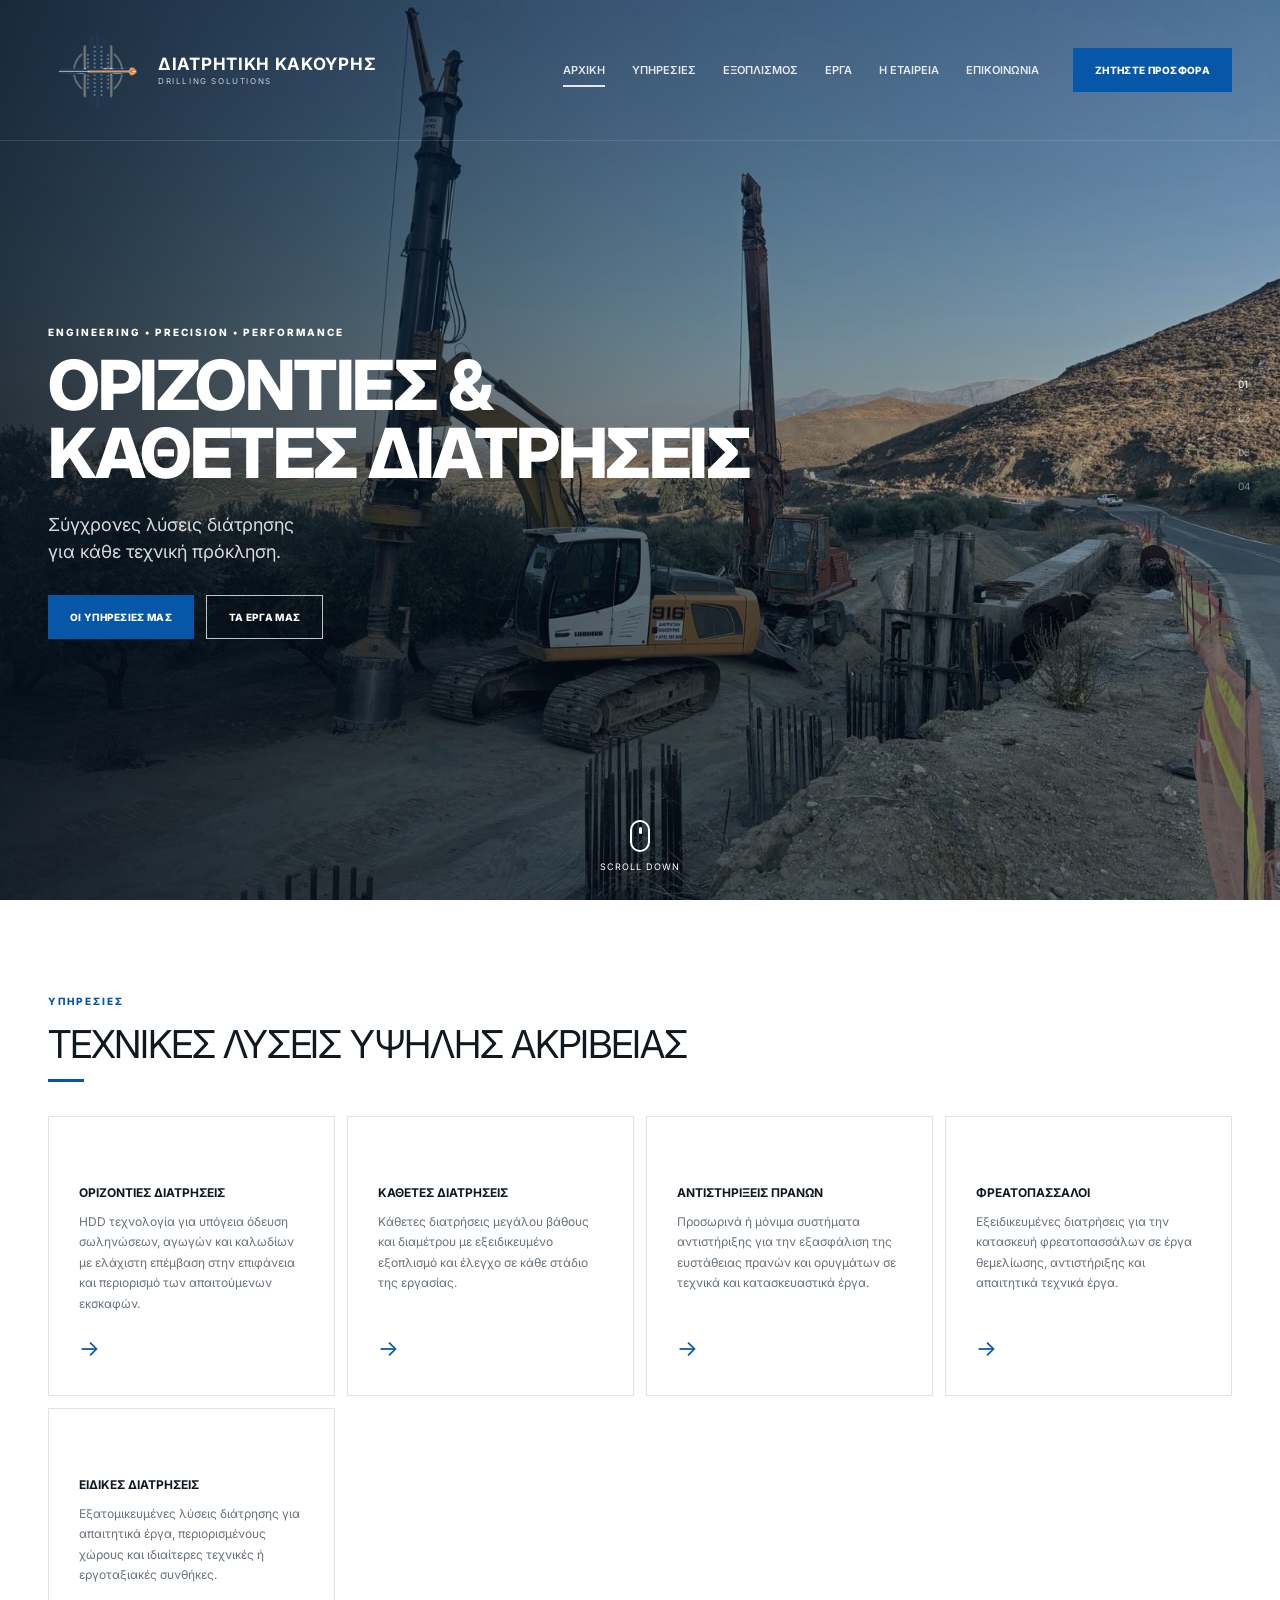
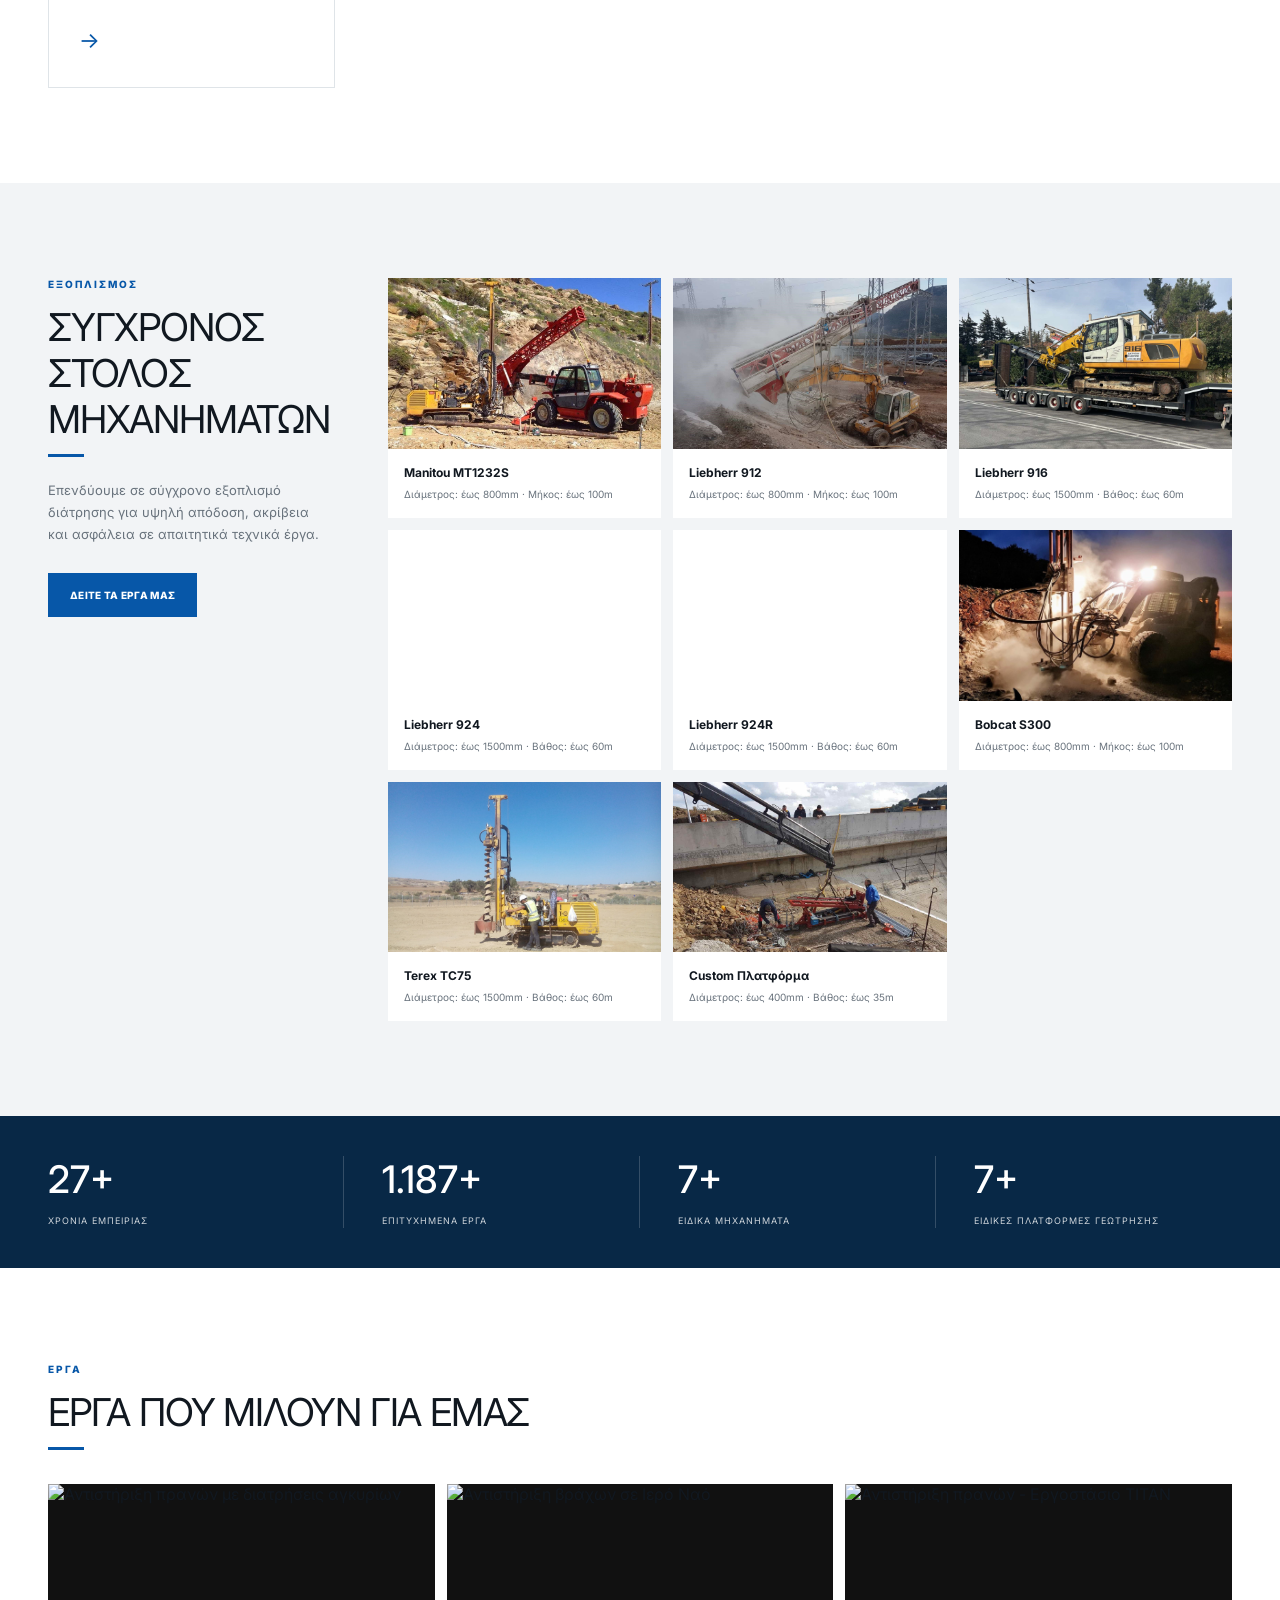
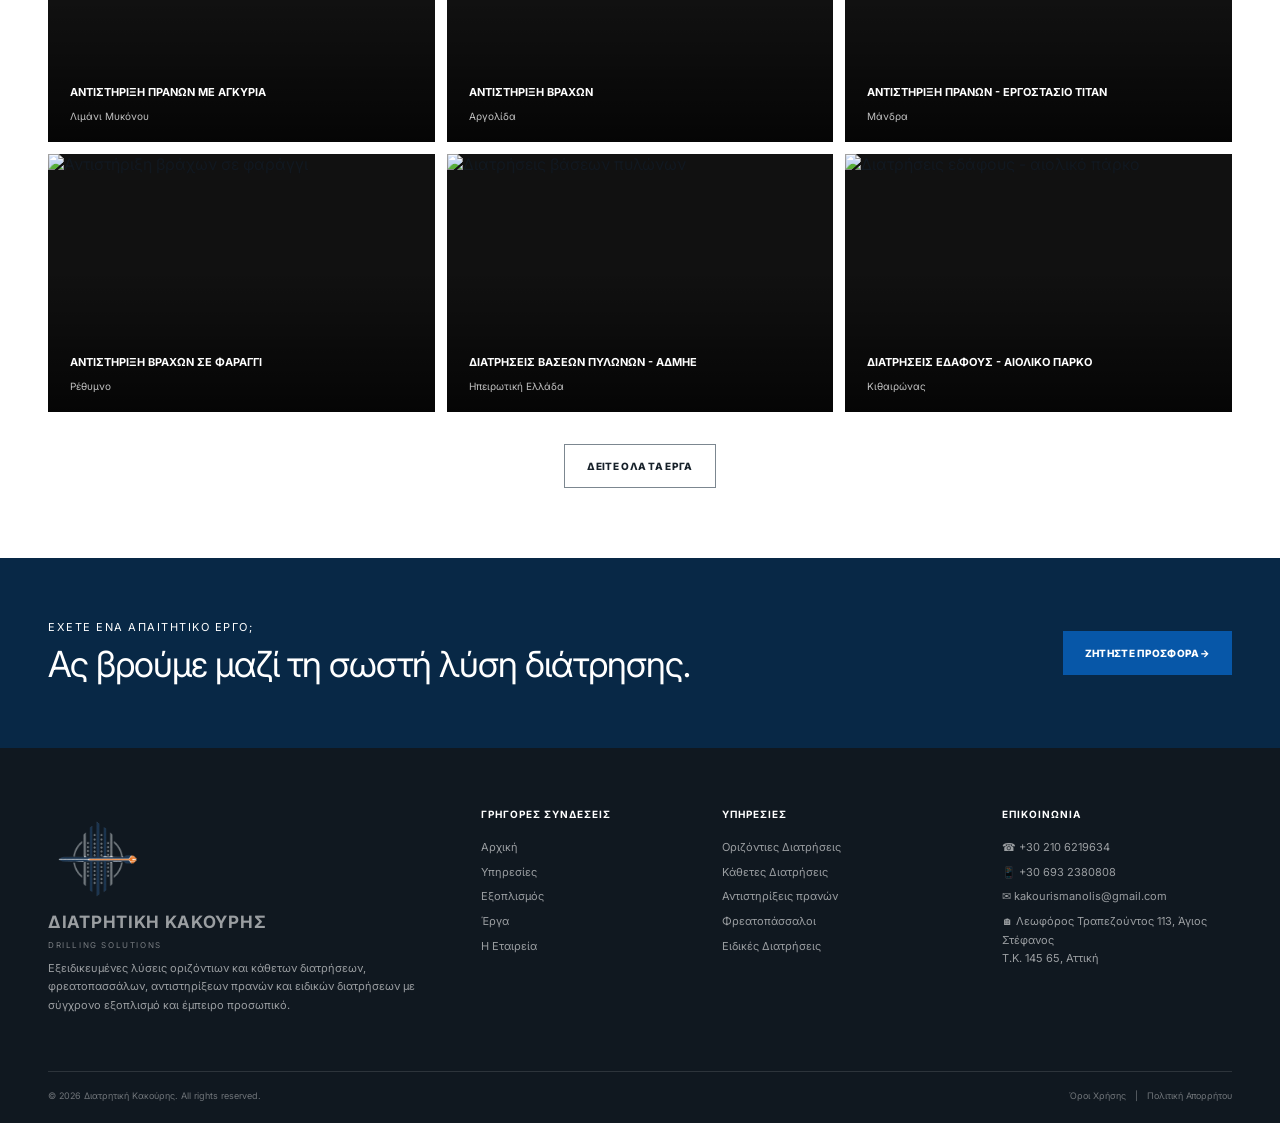
==== index.html @ ee3904a6 "Update project images and descriptions in index.html" ====
<!DOCTYPE html>
<html lang="el">
<head>
  <meta charset="UTF-8">

  <meta name="viewport" content="width=device-width, initial-scale=1.0">

  <!-- SEO -->
  <title>Διατρητική Κακούρης | Οριζόντιες & Κάθετες Διατρήσεις</title>

  <meta
    name="description"
    content="Διατρητική Κακούρης: οριζόντιες και κάθετες διατρήσεις, φρεατοπάσσαλοι, αντιστηρίξεις πρανών και ειδικές διατρήσεις με σύγχρονο εξοπλισμό."
  >

  <meta name="robots" content="index, follow">
  <meta name="author" content="Διατρητική Κακούρης">

  <link
    rel="canonical"
    href="https://www.diatritiki-kakouris.gr/"
  >

  <!-- Open Graph -->
  <meta property="og:type" content="website">
  <meta property="og:locale" content="el_GR">
  <meta
    property="og:title"
    content="Διατρητική Κακούρης | Οριζόντιες & Κάθετες Διατρήσεις"
  >
  <meta
    property="og:description"
    content="Οριζόντιες και κάθετες διατρήσεις, φρεατοπάσσαλοι, αντιστηρίξεις πρανών και ειδικές διατρήσεις."
  >
  <meta
    property="og:url"
    content="https://www.diatritiki-kakouris.gr/"
  >
  <meta
    property="og:image"
    content="https://www.diatritiki-kakouris.gr/assets/images/Liebherr-916-04.jpg"
  >
  <meta property="og:site_name" content="Διατρητική Κακούρης">

  <!-- Twitter / X -->
  <meta name="twitter:card" content="summary_large_image">
  <meta
    name="twitter:title"
    content="Διατρητική Κακούρης | Οριζόντιες & Κάθετες Διατρήσεις"
  >
  <meta
    name="twitter:description"
    content="Εξειδικευμένες λύσεις οριζόντιων και κάθετων διατρήσεων με σύγχρονο εξοπλισμό."
  >
  <meta
    name="twitter:image"
    content="https://www.diatritiki-kakouris.gr/assets/images/Liebherr-916-04.jpg"
  >

  <!-- Fonts -->
  <link rel="preconnect" href="https://fonts.googleapis.com">
  <link rel="preconnect" href="https://fonts.gstatic.com" crossorigin>

  <link
    href="https://fonts.googleapis.com/css2?family=Inter:wght@300;400;500;600;700;800&display=swap"
    rel="stylesheet"
  >

  <link rel="stylesheet" href="style.css">

  <!-- Local Business Schema -->
  <script type="application/ld+json">
  {
    "@context": "https://schema.org",
    "@type": "LocalBusiness",
    "@id": "https://www.diatritiki-kakouris.gr/#business",
    "name": "Διατρητική Κακούρης",
    "url": "https://www.diatritiki-kakouris.gr/",
    "logo": "https://www.diatritiki-kakouris.gr/assets/icons/logo1.png",
    "image": "https://www.diatritiki-kakouris.gr/assets/images/Liebherr-916-04.jpg",
    "description": "Εξειδικευμένες λύσεις οριζόντιων και κάθετων διατρήσεων, φρεατοπασσάλων, αντιστηρίξεων πρανών και ειδικών διατρήσεων.",
    "telephone": "+302106219634",
    "email": "kakourismanolis@gmail.com",
    "address": {
      "@type": "PostalAddress",
      "streetAddress": "Λεωφόρος Τραπεζούντος 113",
      "addressLocality": "Άγιος Στέφανος",
      "postalCode": "14565",
      "addressRegion": "Αττική",
      "addressCountry": "GR"
    },
    "areaServed": {
      "@type": "AdministrativeArea",
      "name": "Αττική"
    },
    "priceRange": "$$",
    "sameAs": [
      "https://www.diatritiki-kakouris.gr/"
    ]
  }
  </script>
</head>

<body>

  <!-- HEADER -->
  <header class="site-header" id="top">
    <div class="container nav-wrap">

      <a
        class="logo"
        href="#top"
        aria-label="Διατρητική Κακούρης αρχική"
      >
        <img
          src="assets/icons/logo1.png"
          alt="Λογότυπο Διατρητική Κακούρης"
          width="100"
          height="auto"
        >

        <span>
          <strong>ΔΙΑΤΡΗΤΙΚΗ ΚΑΚΟΥΡΗΣ</strong>
          <small>DRILLING SOLUTIONS</small>
        </span>
      </a>

      <button
        class="menu-toggle"
        aria-label="Άνοιγμα μενού"
        aria-expanded="false"
        aria-controls="main-navigation"
      >
        <span></span>
        <span></span>
        <span></span>
      </button>

      <nav
        class="main-nav"
        id="main-navigation"
        aria-label="Κύρια πλοήγηση"
      >
        <a class="active" href="#top">ΑΡΧΙΚΗ</a>
        <a href="#services">ΥΠΗΡΕΣΙΕΣ</a>
        <a href="#equipment">ΕΞΟΠΛΙΣΜΟΣ</a>
        <a href="#projects">ΕΡΓΑ</a>
        <a href="#company">Η ΕΤΑΙΡΕΙΑ</a>
        <a href="#contact">ΕΠΙΚΟΙΝΩΝΙΑ</a>
      </nav>

      <a
        class="nav-cta"
        href="mailto:kakourismanolis@gmail.com?subject=Αίτημα%20Προσφοράς"
      >
        ΖΗΤΗΣΤΕ ΠΡΟΣΦΟΡΑ
      </a>

    </div>
  </header>


  <main>

    <!-- HERO -->
    <section class="hero" aria-labelledby="hero-title">

      <video
        class="hero-video"
        autoplay
        muted
        loop
        playsinline
        poster="assets/images/Liebherr-916-04.jpg"
        aria-hidden="true"
      >
        <!--
        <source
          src="assets/video/hero-dummy.mp4"
          type="video/mp4"
        >
        -->
      </video>

      <div class="hero-overlay"></div>

      <div class="container hero-content reveal">

        <p class="eyebrow">
          ENGINEERING • PRECISION • PERFORMANCE
        </p>

        <h1 id="hero-title">
          ΟΡΙΖΟΝΤΙΕΣ &amp;<br>
          ΚΑΘΕΤΕΣ ΔΙΑΤΡΗΣΕΙΣ
        </h1>

        <p class="hero-subtitle">
          Σύγχρονες λύσεις διάτρησης<br>
          για κάθε τεχνική πρόκληση.
        </p>

        <div class="hero-actions">
          <a class="btn btn-primary" href="#services">
            ΟΙ ΥΠΗΡΕΣΙΕΣ ΜΑΣ
          </a>

          <a class="btn btn-outline" href="#projects">
            ΤΑ ΕΡΓΑ ΜΑΣ
          </a>
        </div>

      </div>

      <a
        class="scroll-cue"
        href="#services"
        aria-label="Μετάβαση στις υπηρεσίες"
      >
        <span class="mouse"></span>
        <span>SCROLL DOWN</span>
      </a>

      <div class="hero-index" aria-hidden="true">
        <span>01</span>
        <span>02</span>
        <span>03</span>
        <span>04</span>
      </div>

    </section>


    <!-- SERVICES -->
    <section
      class="section services"
      id="services"
      aria-labelledby="services-title"
    >

      <div class="container">

        <div class="section-heading reveal">

          <p class="eyebrow blue">
            ΥΠΗΡΕΣΙΕΣ
          </p>

          <h2 id="services-title">
            ΤΕΧΝΙΚΕΣ ΛΥΣΕΙΣ ΥΨΗΛΗΣ ΑΚΡΙΒΕΙΑΣ
          </h2>

          <span class="heading-line"></span>

        </div>


        <div class="service-grid">

          <article class="service-card reveal">

            <div class="service-icon" aria-hidden="true"></div>

            <h3>
              ΟΡΙΖΟΝΤΙΕΣ ΔΙΑΤΡΗΣΕΙΣ
            </h3>

            <p>
              HDD τεχνολογία για υπόγεια όδευση σωληνώσεων,
              αγωγών και καλωδίων με ελάχιστη επέμβαση στην
              επιφάνεια και περιορισμό των απαιτούμενων εκσκαφών.
            </p>

            <a
              href="#contact"
              aria-label="Ζητήστε προσφορά για οριζόντια διάτρηση"
            >
              →
            </a>

          </article>


          <article class="service-card reveal">

            <div class="service-icon" aria-hidden="true"></div>

            <h3>
              ΚΑΘΕΤΕΣ ΔΙΑΤΡΗΣΕΙΣ
            </h3>

            <p>
              Κάθετες διατρήσεις μεγάλου βάθους και διαμέτρου
              με εξειδικευμένο εξοπλισμό και έλεγχο σε κάθε
              στάδιο της εργασίας.
            </p>

            <a
              href="#contact"
              aria-label="Ζητήστε προσφορά για κάθετη διάτρηση"
            >
              →
            </a>

          </article>


          <article class="service-card reveal">

            <div class="service-icon" aria-hidden="true"></div>

            <h3>
              ΑΝΤΙΣΤΗΡΙΞΕΙΣ ΠΡΑΝΩΝ
            </h3>

            <p>
              Προσωρινά ή μόνιμα συστήματα αντιστήριξης για
              την εξασφάλιση της ευστάθειας πρανών και
              ορυγμάτων σε τεχνικά και κατασκευαστικά έργα.
            </p>

            <a
              href="#contact"
              aria-label="Ζητήστε προσφορά για αντιστήριξη πρανών"
            >
              →
            </a>

          </article>


          <article class="service-card reveal">

            <div class="service-icon" aria-hidden="true"></div>

            <h3>
              ΦΡΕΑΤΟΠΑΣΣΑΛΟΙ
            </h3>

            <p>
              Εξειδικευμένες διατρήσεις για την κατασκευή
              φρεατοπασσάλων σε έργα θεμελίωσης, αντιστήριξης
              και απαιτητικά τεχνικά έργα.
            </p>

            <a
              href="#contact"
              aria-label="Ζητήστε προσφορά για φρεατοπασσάλους"
            >
              →
            </a>

          </article>


          <article class="service-card reveal">

            <div class="service-icon" aria-hidden="true"></div>

            <h3>
              ΕΙΔΙΚΕΣ ΔΙΑΤΡΗΣΕΙΣ
            </h3>

            <p>
              Εξατομικευμένες λύσεις διάτρησης για απαιτητικά
              έργα, περιορισμένους χώρους και ιδιαίτερες
              τεχνικές ή εργοταξιακές συνθήκες.
            </p>

            <a
              href="#contact"
              aria-label="Ζητήστε προσφορά για ειδική διάτρηση"
            >
              →
            </a>

          </article>

        </div>

      </div>

    </section>


    <!-- EQUIPMENT -->
    <section
      class="section equipment"
      id="equipment"
      aria-labelledby="equipment-title"
    >

      <div class="container equipment-layout">

        <div class="equipment-intro reveal">

          <p class="eyebrow blue">
            ΕΞΟΠΛΙΣΜΟΣ
          </p>

          <h2 id="equipment-title">
            ΣΥΓΧΡΟΝΟΣ ΣΤΟΛΟΣ ΜΗΧΑΝΗΜΑΤΩΝ
          </h2>

          <span class="heading-line"></span>

          <p>
            Επενδύουμε σε σύγχρονο εξοπλισμό διάτρησης για
            υψηλή απόδοση, ακρίβεια και ασφάλεια σε απαιτητικά
            τεχνικά έργα.
          </p>

          <a class="btn btn-primary" href="#projects">
            ΔΕΙΤΕ ΤΑ ΕΡΓΑ ΜΑΣ
          </a>

        </div>


        <div class="equipment-grid">

          <article class="machine reveal">
            <img
              src="assets/images/Manitou-MT1232S-02c.jpg"
              alt="Manitou MT1232S μηχάνημα διάτρησης"
              loading="lazy"
              decoding="async"
              onclick="openLightbox(this.src, this.alt)"
            >
            <div>
              <h3>Manitou MT1232S</h3>
              <p>
                Διάμετρος: έως 800mm · Μήκος: έως 100m
              </p>
            </div>
          </article>


          <article class="machine reveal">
            <img
              src="assets/images/Liebherr-912-01c.jpg"
              alt="Liebherr 912 μηχάνημα διάτρησης"
              loading="lazy"
              decoding="async"
              onclick="openLightbox(this.src, this.alt)"
            >
            <div>
              <h3>Liebherr 912</h3>
              <p>
                Διάμετρος: έως 800mm · Μήκος: έως 100m
              </p>
            </div>
          </article>


          <article class="machine reveal">
            <img
              src="assets/images/Liebherr-916-01c.jpg"
              alt="Liebherr 916 γεωτρύπανο"
              loading="lazy"
              decoding="async"
              onclick="openLightbox(this.src, this.alt)"
            >
            <div>
              <h3>Liebherr 916</h3>
              <p>
                Διάμετρος: έως 1500mm · Βάθος: έως 60m
              </p>
            </div>
          </article>


          <article class="machine reveal">
            <img
              src="assets/images/Liebherr-924-01c.jpg"
              alt="Liebherr 924 γεωτρύπανο για κάθετες διατρήσεις"
              loading="lazy"
              decoding="async"
              onclick="openLightbox(this.src, this.alt)"
            >
            <div>
              <h3>Liebherr 924</h3>
              <p>
                Διάμετρος: έως 1500mm · Βάθος: έως 60m
              </p>
            </div>
          </article>


          <article class="machine reveal">
            <img
              src="assets/images/Liebherr-924r-03c.jpg"
              alt="Liebherr 924R μηχάνημα διάτρησης"
              loading="lazy"
              decoding="async"
              onclick="openLightbox(this.src, this.alt)"
            >
            <div>
              <h3>Liebherr 924R</h3>
              <p>
                Διάμετρος: έως 1500mm · Βάθος: έως 60m
              </p>
            </div>
          </article>


          <article class="machine reveal">
            <img
              src="assets/images/Bobcat-S300-03c.jpg"
              alt="Bobcat S300 μηχάνημα έργου"
              loading="lazy"
              decoding="async"
              onclick="openLightbox(this.src, this.alt)"
            >
            <div>
              <h3>Bobcat S300</h3>
              <p>
                Διάμετρος: έως 800mm · Μήκος: έως 100m
              </p>
            </div>
          </article>


          <article class="machine reveal">
            <img
              src="assets/images/Terex-TC75-02c.jpg"
              alt="Terex TC75 μηχάνημα διάτρησης"
              loading="lazy"
              decoding="async"
              onclick="openLightbox(this.src, this.alt)"
            >
            <div>
              <h3>Terex TC75</h3>
              <p>
                Διάμετρος: έως 1500mm · Βάθος: έως 60m
              </p>
            </div>
          </article>


          <article class="machine reveal">
            <img
              src="assets/images/Machine-03c.jpg"
              alt="Ειδική πλατφόρμα γεώτρησης και διάτρησης"
              loading="lazy"
              decoding="async"
              onclick="openLightbox(this.src, this.alt)"
            >
            <div>
              <h3>Custom Πλατφόρμα</h3>
              <p>
                Διάμετρος: έως 400mm · Βάθος: έως 35m
              </p>
            </div>
          </article>

        </div>

      </div>

    </section>


    <!-- STATS -->
    <section
      class="stats"
      id="company"
      aria-labelledby="company-stats-title"
    >

      <div class="container stats-grid">




        <div class="stat reveal">

          <strong>
            <span
              class="counter"
              data-target="35"
            >0</span>+
          </strong>

          <span>
            ΧΡΟΝΙΑ ΕΜΠΕΙΡΙΑΣ
          </span>

        </div>


        <div class="stat reveal">

          <strong>
            <span
              class="counter"
              data-target="1500"
            >0</span>+
          </strong>

          <span>
            ΕΠΙΤΥΧΗΜΕΝΑ ΕΡΓΑ
          </span>

        </div>


        <div class="stat reveal">

          <strong>
            <span
              class="counter"
              data-target="10"
            >0</span>+
          </strong>

          <span>
            ΕΙΔΙΚΑ ΜΗΧΑΝΗΜΑΤΑ
          </span>

        </div>


        <div class="stat reveal">

          <strong>
            <span
              class="counter"
              data-target="10"
            >0</span>+
          </strong>

          <span>
            ΕΙΔΙΚΕΣ ΠΛΑΤΦΟΡΜΕΣ ΓΕΩΤΡΗΣΗΣ
          </span>

        </div>

      </div>

    </section>


    <!-- PROJECTS -->
    <section
      class="section projects"
      id="projects"
      aria-labelledby="projects-title"
    >

      <div class="container">

        <div class="section-heading reveal">

          <p class="eyebrow blue">
            ΕΡΓΑ
          </p>

          <h2 id="projects-title">
            ΕΡΓΑ ΠΟΥ ΜΙΛΟΥΝ ΓΙΑ ΕΜΑΣ
          </h2>

          <span class="heading-line"></span>

        </div>


        <div class="project-grid">

          <article class="project reveal">
            <img
              src="assets/images/Project-Mykonos.jpg"
              alt="Αντιστήριξη πρανών με διατρήσεις αγκυρίων"
              loading="lazy"
              decoding="async"
              onclick="openLightbox(this.src, this.alt)"
            >
            <div class="project-info">
              <h3>ΑΝΤΙΣΤΗΡΙΞΗ ΠΡΑΝΩΝ ΜΕ ΑΓΚΥΡΙΑ</h3>
              <span>Λιμάνι Μυκόνου</span>
            </div>
          </article>


          <article class="project reveal">
            <img
              src="assets/images/Project-Argolida.jpg"
              alt="Αντιστήριξη βράχων σε Ιερό Ναό"
              width="960"
              height="1280"
              loading="lazy"
              decoding="async"
              onclick="openLightbox(this.src, this.alt)"
            >
            <div class="project-info">
              <h3>ΑΝΤΙΣΤΗΡΙΞΗ ΒΡΑΧΩΝ</h3>
              <span>Αργολίδα</span>
            </div>
          </article>


          <article class="project reveal">
            <img
              src="assets/images/Project-Mandra.jpg"
              alt="Αντιστήριξη πρανών - Εργοστάσιο ΤΙΤΑΝ"
              width="1200"
              height="1600"
              loading="lazy"
              decoding="async"
              onclick="openLightbox(this.src, this.alt)"
            >
            <div class="project-info">
              <h3>ΑΝΤΙΣΤΗΡΙΞΗ ΠΡΑΝΩΝ - ΕΡΓΟΣΤΑΣΙΟ ΤΙΤΑΝ</h3>
              <span>Μάνδρα</span>
            </div>
          </article>


          <article class="project reveal">
            <img
              src="assets/images/Project-Rethymno.jpg"
              alt="Αντιστήριξη βράχων σε φαράγγι"
              width="1200"
              height="1600"
              loading="lazy"
              decoding="async"
              onclick="openLightbox(this.src, this.alt)"
            >
            <div class="project-info">
              <h3>ΑΝΤΙΣΤΗΡΙΞΗ ΒΡΑΧΩΝ ΣΕ ΦΑΡΑΓΓΙ</h3>
              <span>Ρέθυμνο</span>
            </div>
          </article>


          <article class="project reveal">
            <img
              src="assets/images/Project-Admie.jpg"
              alt="Διατρήσεις βάσεων πυλώνων"
              width="1200"
              height="1600"
              loading="lazy"
              decoding="async"
              onclick="openLightbox(this.src, this.alt)"
            >
            <div class="project-info">
              <h3>ΔΙΑΤΡΗΣΕΙΣ ΒΑΣΕΩΝ ΠΥΛΩΝΩΝ - ΑΔΜΗΕ</h3>
              <span>Ηπειρωτική Ελλάδα</span>
            </div>
          </article>


          <article class="project reveal">
            <img
              src="assets/images/Project-Kithaironas.jpg"
              alt="Διατρήσεις εδάφους - αιολικό πάρκο"
              width="1200"
              height="1600"
              loading="lazy"
              decoding="async"
              onclick="openLightbox(this.src, this.alt)"
            >
            <div class="project-info">
              <h3>ΔΙΑΤΡΗΣΕΙΣ ΕΔΑΦΟΥΣ - ΑΙΟΛΙΚΟ ΠΑΡΚΟ</h3>
              <span>Κιθαιρώνας</span>
            </div>
          </article>

        </div>


        <div class="center reveal">

          <a
            class="btn btn-outline-dark"
            href="#contact"
          >
            ΔΕΙΤΕ ΟΛΑ ΤΑ ΕΡΓΑ
          </a>

        </div>

      </div>

    </section>


    <!-- CONTACT CTA -->
    <section
      class="cta"
      id="contact"
      aria-labelledby="contact-title"
    >

      <div class="cta-bg"></div>

      <div class="container cta-content reveal">

        <div>

          <p>
            ΕΧΕΤΕ ΕΝΑ ΑΠΑΙΤΗΤΙΚΟ ΕΡΓΟ;
          </p>

          <h2 id="contact-title">
            Ας βρούμε μαζί τη σωστή λύση διάτρησης.
          </h2>

        </div>


        <a
          class="btn btn-primary"
          href="mailto:kakourismanolis@gmail.com?subject=Αίτημα%20Προσφοράς"
        >
          ΖΗΤΗΣΤΕ ΠΡΟΣΦΟΡΑ
          <span aria-hidden="true">→</span>
        </a>

      </div>

    </section>

  </main>


  <!-- FOOTER -->
  <footer class="footer">

    <div class="container footer-grid">


      <div>

        <a
          class="logo footer-logo"
          href="#top"
          aria-label="Διατρητική Κακούρης αρχική"
        >

          <img
            src="assets/icons/logo1.png"
            alt="Λογότυπο Διατρητική Κακούρης"
            width="100"
            height="auto"
            loading="lazy"
          >

          <span>
            <strong>ΔΙΑΤΡΗΤΙΚΗ ΚΑΚΟΥΡΗΣ</strong>
            <small>DRILLING SOLUTIONS</small>
          </span>

        </a>


        <p>
          Εξειδικευμένες λύσεις οριζόντιων και κάθετων διατρήσεων,
          φρεατοπασσάλων, αντιστηρίξεων πρανών και ειδικών διατρήσεων
          με σύγχρονο εξοπλισμό και έμπειρο προσωπικό.
        </p>

      </div>


      <div>

        <h4>ΓΡΗΓΟΡΕΣ ΣΥΝΔΕΣΕΙΣ</h4>

        <a href="#top">Αρχική</a>
        <a href="#services">Υπηρεσίες</a>
        <a href="#equipment">Εξοπλισμός</a>
        <a href="#projects">Έργα</a>
        <a href="#company">Η Εταιρεία</a>

      </div>


      <div>

        <h4>ΥΠΗΡΕΣΙΕΣ</h4>

        <a href="#services">
          Οριζόντιες Διατρήσεις
        </a>

        <a href="#services">
          Κάθετες Διατρήσεις
        </a>

        <a href="#services">
          Αντιστηρίξεις πρανών
        </a>

        <a href="#services">
          Φρεατοπάσσαλοι
        </a>

        <a href="#services">
          Ειδικές Διατρήσεις
        </a>

      </div>


      <div>

        <h4>ΕΠΙΚΟΙΝΩΝΙΑ</h4>


        <a href="tel:+302106219634">
          ☎ +30 210 6219634
        </a>


        <a href="tel:+306932380808">
          📱 +30 693 2380808
        </a>


        <a href="mailto:kakourismanolis@gmail.com">
          ✉ kakourismanolis@gmail.com
        </a>


        <a
          href="https://maps.app.goo.gl/HPZUqqnQtCsWu2MX7"
          target="_blank"
          rel="noopener noreferrer"
          aria-label="Άνοιγμα διεύθυνσης Διατρητική Κακούρης στο Google Maps"
        >
          🏠︎ Λεωφόρος Τραπεζούντος 113,
          Άγιος Στέφανος<br>
          Τ.Κ. 145 65, Αττική
        </a>

      </div>

    </div>


    <div class="container footer-bottom">

      <span>
        © 2026 Διατρητική Κακούρης. All rights reserved.
      </span>

      <span>
        Όροι Χρήσης &nbsp; | &nbsp; Πολιτική Απορρήτου
      </span>

    </div>

  </footer>


  <!-- LIGHTBOX -->
  <div
    class="lightbox"
    id="lightbox"
    role="dialog"
    aria-modal="true"
    aria-label="Προβολή εικόνας"
    onclick="closeLightbox()"
  >

    <button
      class="lightbox-close"
      onclick="event.stopPropagation(); closeLightbox()"
      aria-label="Κλείσιμο εικόνας"
    >
      &times;
    </button>


    <img
      id="lightbox-image"
      src=""
      alt=""
      onclick="event.stopPropagation()"
    >

  </div>


  <script src="script.js"></script>

</body>
</html>
---- style.css ----
:root {
  --blue: #0757a8;
  --navy: #082846;
  --ink: #111820;
  --muted: #69737d;
  --line: #dfe4e8;
  --light: #f2f4f6;
  --white: #fff;
  --max: 1320px;
}

* {
  box-sizing: border-box;
}

html {
  scroll-behavior: smooth;
}

body {
  margin: 0;
  font-family: Inter, Arial, sans-serif;
  color: var(--ink);
  background: #fff;
}

a {
  text-decoration: none;
  color: inherit;
}

.container {
  width: min(calc(100% - 96px), var(--max));
  margin: auto;
}

/* =========================
   HEADER
========================= */

.site-header {
  position: absolute;
  z-index: 20;
  top: 0;
  left: 0;
  right: 0;
  color: #fff;
  padding: 20px 0;
  border-bottom: 1px solid rgba(255, 255, 255, 0.12);
  transition: 0.35s;
}

.site-header.scrolled {
  position: fixed;
  background: rgba(7, 23, 38, 0.94);
  backdrop-filter: blur(12px);
  padding: 12px 0;
}

.nav-wrap {
  display: flex;
  align-items: center;
  gap: 34px;
}

.logo {
  display: flex;
  align-items: center;
  gap: 10px;
  margin-right: auto;
}

.logo-mark {
  width: 30px;
  height: 30px;
  border: 2px solid currentColor;
  display: grid;
  place-items: center;
  font-size: 17px;
}

.logo strong {
  display: block;
  font-size: 17px;
  letter-spacing: 0.7px;
}

.logo img {
  max-width: 100%;
  height: auto;
  width: 100px;
  display: block;
}

.logo small {
  display: block;
  font-size: 8px;
  letter-spacing: 1.6px;
  margin-top: 2px;
  opacity: 0.75;
}

.main-nav {
  display: flex;
  gap: 27px;
  font-size: 11px;
  font-weight: 600;
}

.main-nav a {
  opacity: 0.86;
  position: relative;
  padding: 10px 0;
  white-space:nowrap;
}

.main-nav a:after {
  content: "";
  position: absolute;
  left: 0;
  bottom: 0;
  width: 0;
  height: 2px;
  background: #fff;
  transition: 0.3s;
}

.main-nav a:hover:after,
.main-nav a.active:after {
  width: 100%;
}

.nav-cta,
.btn {
  display: inline-flex;
  align-items: center;
  justify-content: center;
  min-height: 44px;
  padding: 0 22px;
  font-size: 10px;
  font-weight: 800;
  letter-spacing: 0.3px;
}

.nav-cta,
.btn-primary {
  background: var(--blue);
  color: #fff;
}

.nav-cta:hover,
.btn-primary:hover {
  background: #06498f;
}

.btn-outline {
  border: 1px solid rgba(255, 255, 255, 0.75);
  color: #fff;
}

.btn-outline:hover {
  background: #fff;
  color: #101820;
}

.btn-outline-dark {
  border: 1px solid #7c8790;
  color: #17212a;
}

.btn-outline-dark:hover {
  background: #111820;
  color: #fff;
}

.menu-toggle {
  display: none;
  background: none;
  border: 0;
  color: #fff;
}

.menu-toggle span {
  display: block;
  width: 24px;
  height: 2px;
  background: #fff;
  margin: 5px;
}

/* =========================
   HERO
========================= */

.hero {
  height: 100vh;
  min-height: 650px;
  position: relative;
  overflow: hidden;
  color: #fff;
  display: flex;
  align-items: center;
}

.hero-video,
.hero-overlay {
  position: absolute;
  inset: 0;
  width: 100%;
  height: 100%;
  object-fit: cover;
}

.hero-video {
  filter: saturate(0.7);
}

.hero-overlay {
  background: linear-gradient(
    90deg,
    rgba(5, 16, 28, 0.82) 0%,
    rgba(5, 16, 28, 0.48) 48%,
    rgba(5, 16, 28, 0.18) 100%
  );
}

.hero-content {
  position: relative;
  z-index: 2;
  padding-top: 65px;
}

.eyebrow {
  font-size: 10px;
  letter-spacing: 2px;
  font-weight: 800;
  margin: 0 0 14px;
}

.eyebrow.blue {
  color: var(--blue);
}

h1,
h2,
h3,
p {
  margin-top: 0;
}

.hero h1 {
  font-size: clamp(42px, 5.4vw, 78px);
  line-height: 0.98;
  letter-spacing: -2.5px;
  margin: 0 0 24px;
  font-weight: 800;
}

.hero-subtitle {
  font-size: 18px;
  line-height: 1.5;
  color: rgba(255, 255, 255, 0.84);
  margin-bottom: 30px;
}

.hero-actions {
  display: flex;
  gap: 12px;
}

.scroll-cue {
  position: absolute;
  z-index: 3;
  bottom: 28px;
  left: 50%;
  transform: translateX(-50%);
  display: flex;
  flex-direction: column;
  align-items: center;
  gap: 9px;
  font-size: 9px;
  letter-spacing: 1px;
}

.mouse {
  width: 20px;
  height: 32px;
  border: 2px solid #fff;
  border-radius: 12px;
  position: relative;
}

.mouse:after {
  content: "";
  position: absolute;
  width: 3px;
  height: 7px;
  background: #fff;
  left: 7px;
  top: 5px;
  border-radius: 3px;
  animation: scroll 1.5s infinite;
}

.hero-index {
  position: absolute;
  right: 30px;
  top: 42%;
  z-index: 3;
  display: flex;
  flex-direction: column;
  gap: 22px;
  font-size: 10px;
}

.hero-index span {
  opacity: 0.45;
}

.hero-index span:first-child {
  opacity: 1;
}

/* =========================
   SECTIONS
========================= */

.section {
  padding: 95px 0;
}

.section-heading {
  margin-bottom: 34px;
}

.section-heading h2,
.equipment-intro h2 {
  font-size: clamp(28px, 3vw, 42px);
  font-weight: 400;
  letter-spacing: -1.2px;
  margin-bottom: 12px;
}

.heading-line {
  display: block;
  width: 36px;
  height: 3px;
  background: var(--blue);
}

/* =========================
   SERVICES
========================= */

.service-grid {
  display: grid;
  grid-template-columns: repeat(4, 1fr);
  gap: 12px;
}

.service-card {
  border: 1px solid var(--line);
  padding: 34px 30px;
  min-height: 280px;
  display: flex;
  flex-direction: column;

  /* Animation initial state */
  opacity: 0;
  transform: translateY(35px) scale(0.97);

  transition:
    opacity 0.7s ease,
    transform 0.8s cubic-bezier(0.22, 1, 0.36, 1),
    box-shadow 0.45s ease,
    border-color 0.45s ease;
}

.service-card.visible {
  opacity: 1;
  transform: translateY(0) scale(1);
}

/* Stagger */
.service-card:nth-child(1) {
  transition-delay: 0s;
}

.service-card:nth-child(2) {
  transition-delay: 0.1s;
}

.service-card:nth-child(3) {
  transition-delay: 0.2s;
}

.service-card:nth-child(4) {
  transition-delay: 0.3s;
}

.service-card:nth-child(5) {
  transition-delay: 0.4s;
}

.service-card:hover {
  transform: translateY(-7px) scale(1);
  box-shadow: 0 18px 45px rgba(10, 35, 55, 0.08);
  border-color: #b9c4cd;
}

.service-icon {
  font-size: 34px;
  color: var(--blue);
  margin-bottom: 34px;
}

.service-card h3 {
  font-size: 12px;
  margin-bottom: 12px;
}

.service-card p {
  font-size: 12px;
  line-height: 1.7;
  color: var(--muted);
}

.service-card a {
  font-size: 22px;
  color: var(--blue);
  margin-top: auto;
}

/* =========================
   EQUIPMENT
========================= */

.equipment {
  background: var(--light);
}

.equipment-layout {
  display: grid;
  grid-template-columns: 280px 1fr;
  gap: 60px;
  align-items: start;
}

.equipment-intro p:not(.eyebrow) {
  font-size: 13px;
  line-height: 1.7;
  color: var(--muted);
  margin: 22px 0 28px;
}

.equipment-grid {
  display: grid;
  grid-template-columns: repeat(3, 1fr);
  gap: 12px;
}

.machine {
  background: #fff;
  overflow: hidden;
}

.machine img {
  display: block;
  width: 100%;
  aspect-ratio: 16 / 10;
  object-fit: cover;
  cursor: zoom-in;

  /* Image reveal */
  opacity: 0;
  transform: scale(1.06);

  transition:
    opacity 0.9s ease,
    transform 1.1s cubic-bezier(0.22, 1, 0.36, 1);
}

.machine.visible img {
  opacity: 1;
  transform: scale(1);
}

.machine div {
  padding: 16px;
}

.machine h3 {
  font-size: 12px;
  margin: 0 0 7px;
}

.machine p {
  font-size: 10px;
  color: var(--muted);
  margin: 0;
  line-height: 1.5;
}

/* =========================
   LIGHTBOX
========================= */

.lightbox {
  position: fixed;
  inset: 0;
  z-index: 9999;
  background: rgba(0, 0, 0, 0.92);
  display: flex;
  align-items: center;
  justify-content: center;
  padding: 30px;

  opacity: 0;
  visibility: hidden;

  transition:
    opacity 0.25s ease,
    visibility 0.25s ease;
}

.lightbox.open {
  opacity: 1;
  visibility: visible;
}

.lightbox img {
  max-width: 95vw;
  max-height: 92vh;
  width: auto;
  height: auto;
  object-fit: contain;
  box-shadow: 0 20px 60px rgba(0, 0, 0, 0.5);
}

.lightbox-close {
  position: absolute;
  top: 20px;
  right: 25px;
  width: 45px;
  height: 45px;
  border: 0;
  background: transparent;
  color: #fff;
  font-size: 42px;
  line-height: 1;
  cursor: pointer;
  z-index: 2;
}

.lightbox-close:hover {
  opacity: 0.7;
}

/* =========================
   STATS
========================= */

.stats {
  background: var(--navy);
  color: #fff;
  position: relative;
  overflow: hidden;
}

.stats:before {
  content: "";
  position: absolute;
  inset: 0;
  background: url("images/machine-02.jpg") center / cover;
  opacity: 0.08;
}

.stats-grid {
  position: relative;
  display: grid;
  grid-template-columns: repeat(4, 1fr);
  padding: 40px 0;
}

.stat {
  border-right: 1px solid rgba(255, 255, 255, 0.18);
  padding-left: 38px;
}

.stat:first-child {
  padding-left: 0;
}

.stat:last-child {
  border: 0;
}

.stat strong {
  display: block;
  font-size: 38px;
  font-weight: 500;
  margin-bottom: 6px;
}

.stat > span {
  font-size: 9px;
  letter-spacing: 1px;
  opacity: 0.8;
}



/* =========================
   PROJECTS
========================= */

.projects {
  padding-bottom: 70px;
}

.project-grid {
  display: grid;
  grid-template-columns: repeat(3, 1fr);
  gap: 12px;
}

.project {
  position: relative;
  overflow: hidden;
  background: #111;
  aspect-ratio: 1.5;
}

.project img {
  width: 100%;
  height: 100%;
  display: block;
  object-fit: cover;

  opacity: 0;
  transform: scale(1.06);

  transition:
    opacity 1s ease,
    transform 1.2s cubic-bezier(0.22, 1, 0.36, 1);
}

.project.visible img {
  opacity: 1;
  transform: scale(1);
}

.project:hover img {
  transform: scale(1.06);
}

.project:after {
  content: "";
  position: absolute;
  inset: 0;
  background: linear-gradient(
    0deg,
    rgba(0, 0, 0, 0.7),
    transparent 55%
  );
}

.project-info {
  position: absolute;
  z-index: 2;
  left: 22px;
  bottom: 18px;
  color: #fff;
}

.project-info h3 {
  font-size: 11px;
  margin-bottom: 5px;
}

.project-info span {
  font-size: 10px;
  opacity: 0.75;
}

.center {
  text-align: center;
  margin-top: 32px;
}

/* =========================
   CTA
========================= */

.cta {
  position: relative;
  overflow: hidden;
  color: #fff;
  background: var(--navy);
}

.cta-bg {
  position: absolute;
  inset: 0;
  background: url("images/project-03.jpg") center / cover;
  opacity: 0.17;
}

.cta-content {
  position: relative;
  min-height: 190px;
  display: flex;
  align-items: center;
  justify-content: space-between;
  gap: 30px;
}

.cta-content p {
  font-size: 11px;
  letter-spacing: 1.5px;
  margin-bottom: 8px;
}

.cta-content h2 {
  font-size: clamp(22px, 3vw, 36px);
  font-weight: 400;
  margin: 0;
  letter-spacing: -1px;
}

/* =========================
   FOOTER
========================= */

.footer {
  background: #101820;
  color: #fff;
  padding: 60px 0 22px;
}

.footer-grid {
  display: grid;
  grid-template-columns: 2fr 1fr 1.2fr 1.2fr;
  gap: 50px;
}

.footer p,
.footer a {
  font-size: 11px;
  color: rgba(255, 255, 255, 0.58);
  line-height: 1.7;
}

.footer-logo {
  margin-bottom: 22px;
}

.footer h4 {
  font-size: 10px;
  letter-spacing: 1px;
  margin: 0 0 18px;
}

.footer a {
  display: block;
  margin-bottom: 6px;
}

.footer-bottom {
  margin-top: 45px;
  padding-top: 18px;
  border-top: 1px solid rgba(255, 255, 255, 0.12);
  display: flex;
  justify-content: space-between;
  font-size: 9px;
  color: rgba(255, 255, 255, 0.4);
}

/* =========================
   GENERAL REVEAL
========================= */

.reveal {
  opacity: 0;
  transform: translateY(28px);

  transition:
    opacity 0.8s ease,
    transform 0.8s cubic-bezier(0.22, 1, 0.36, 1);
}

.reveal.visible {
  opacity: 1;
  transform: translateY(0);
}

/* =========================
   KEYFRAMES
========================= */

@keyframes scroll {
  0%,
  100% {
    transform: translateY(0);
    opacity: 1;
  }

  50% {
    transform: translateY(8px);
    opacity: 0.2;
  }
}

/* =========================
   TABLET
========================= */

@media (max-width: 1050px) {
  .main-nav {
    gap: 15px;
  }

  .nav-wrap {
    gap: 18px;
  }

  .container {
    width: min(calc(100% - 48px), var(--max));
  }

  .service-grid {
    grid-template-columns: repeat(2, 1fr);
  }

  .equipment-layout {
    grid-template-columns: 1fr;
  }

  .equipment-grid {
    grid-template-columns: repeat(3, 1fr);
  }

  .footer-grid {
    grid-template-columns: repeat(2, 1fr);
  }
}

/* =========================
   MOBILE
========================= */

@media (max-width: 850px) {
  .logo img {
    width: 70px;
  }

  .container {
    width: min(calc(100% - 34px), var(--max));
  }

  .site-header {
    padding: 16px 0;
  }

  .menu-toggle {
    display: block;
  }

  .main-nav {
    display: none;
    position: absolute;
    top: 100%;
    left: 0;
    right: 0;
    background: #071725;
    padding: 15px 22px;
    flex-direction: column;
    gap: 0;
  }

  .main-nav.open {
    display: flex;
  }

  .main-nav a {
    padding: 14px 0;
    border-bottom: 1px solid rgba(255, 255, 255, 0.08);
  }

  .nav-cta {
    display: none;
  }

  .hero {
    min-height: 720px;
  }

  .hero h1 {
    font-size: 42px;
    letter-spacing: -1.5px;
  }

  .hero-subtitle {
    font-size: 15px;
  }

  .hero-index {
    display: none;
  }

  .section {
    padding: 70px 0;
  }

  .service-grid,
  .equipment-grid,
  .project-grid {
    grid-template-columns: 1fr;
  }

  .machine img {
    aspect-ratio: 16 / 10;
  }

  .stats-grid {
    grid-template-columns: repeat(2, 1fr);
    gap: 28px;
    padding: 36px 0;
  }

  .stat {
    padding-left: 20px !important;
    border-right: 1px solid rgba(255, 255, 255, 0.18);
  }

  .stat:nth-child(2) {
    border-right: 0;
  }

  .stat strong {
    font-size: 30px;
  }

  .cta-content {
    min-height: 300px;
    flex-direction: column;
    align-items: flex-start;
    justify-content: center;
  }

  .footer-grid {
    grid-template-columns: 1fr;
    gap: 35px;
  }

  .footer-bottom {
    flex-direction: column;
    gap: 10px;
  }

  .scroll-cue {
    display: none;
  }
}

/* =========================
   REDUCED MOTION
========================= */

@media (prefers-reduced-motion: reduce) {
  html {
    scroll-behavior: auto;
  }

  .reveal,
  .service-card,
  .machine img,
  .project img {
    opacity: 1;
    transform: none;
    transition: none;
  }

  .mouse:after {
    animation: none;
  }
}
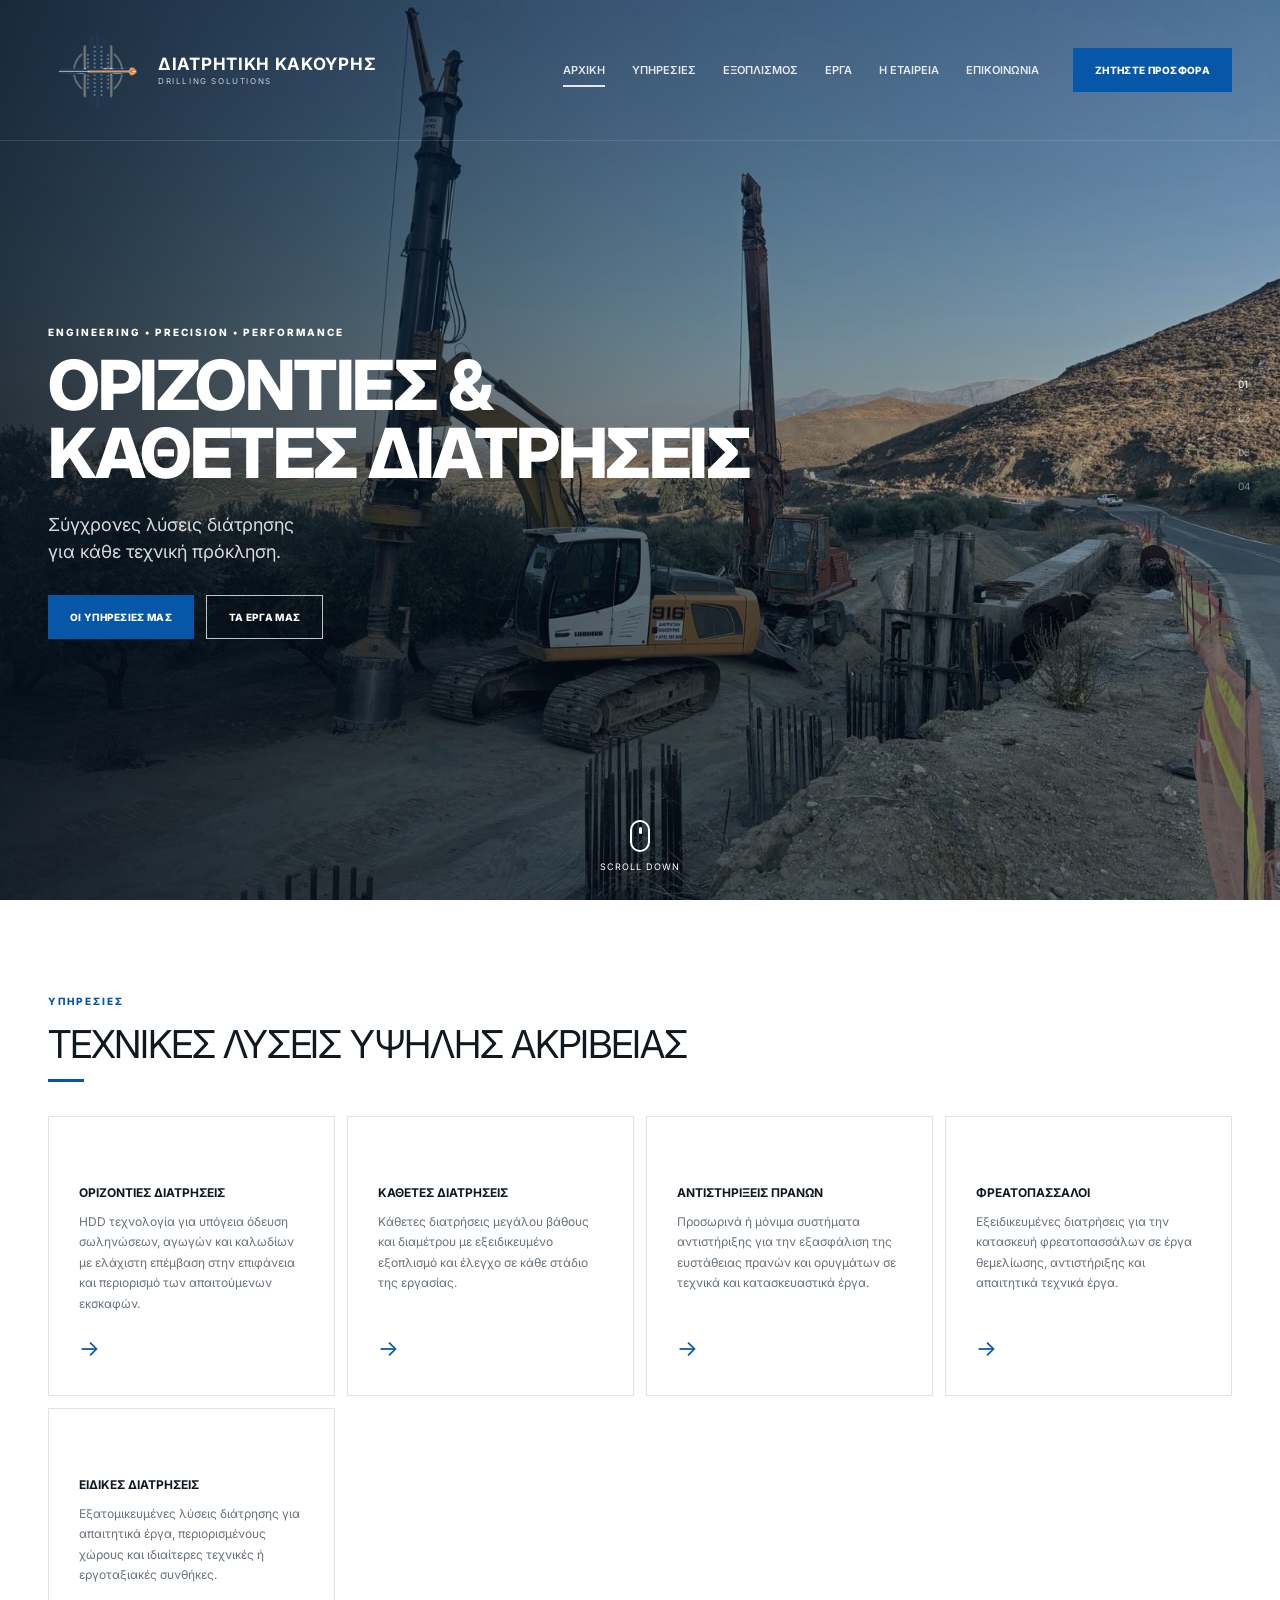
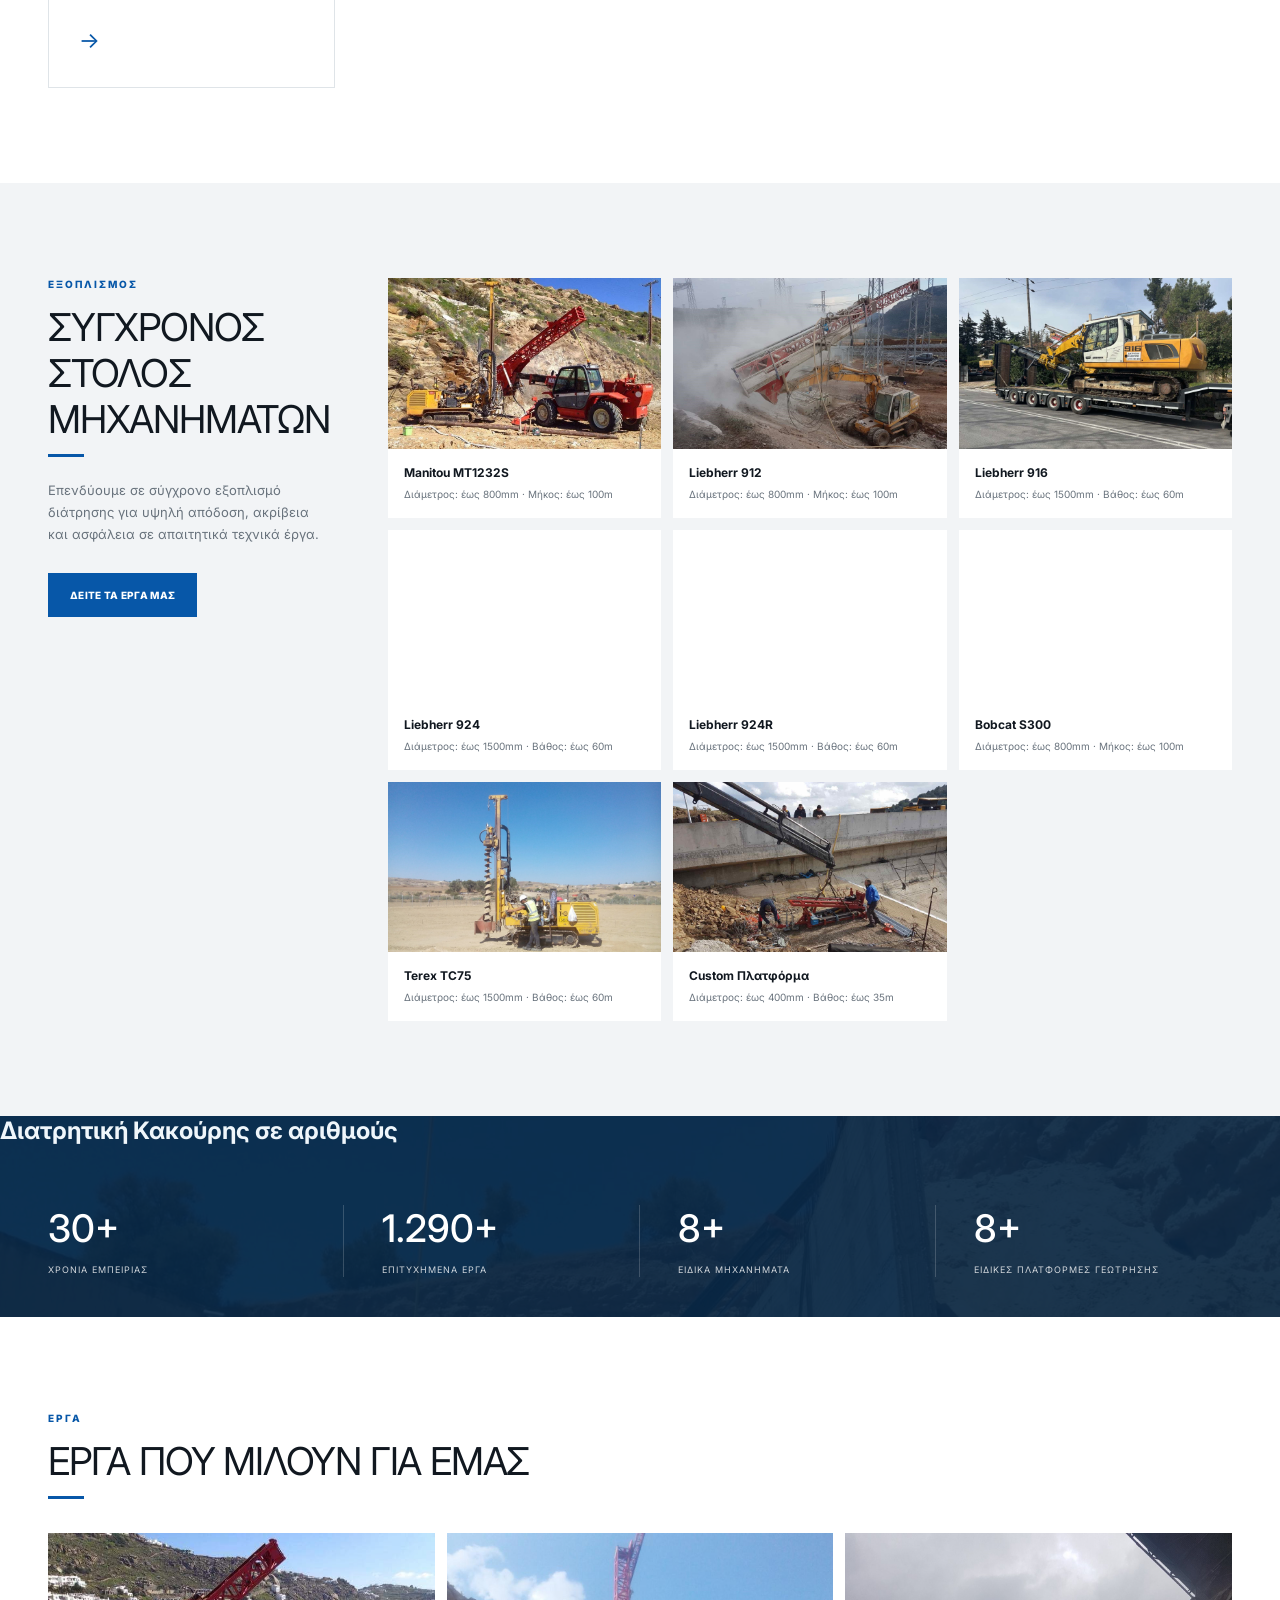
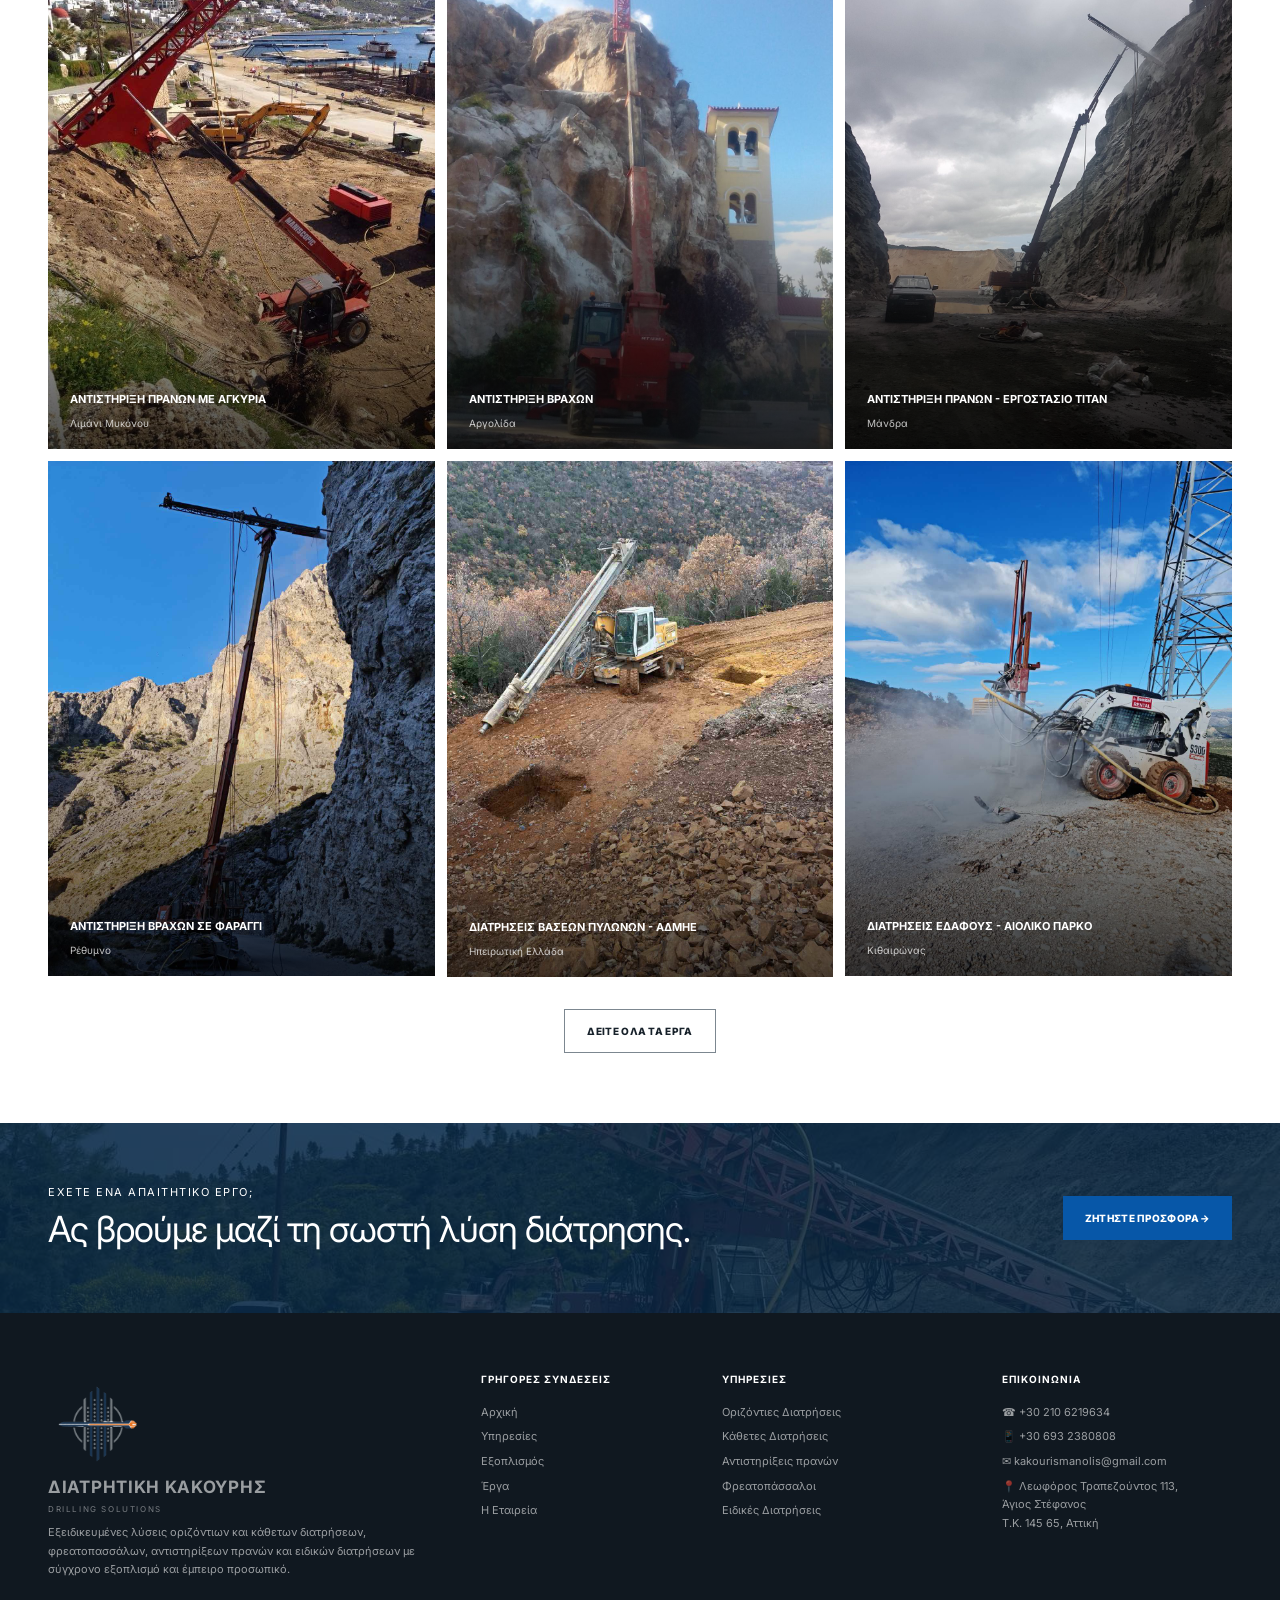
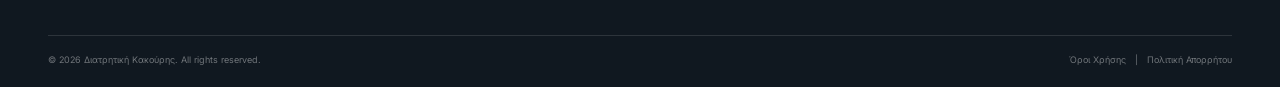
==== commit fa530b81: "Update from chat" ====
--- a/index.html
+++ b/index.html
@@ -3,81 +3,149 @@
 <head>
   <meta charset="UTF-8">
 
-  <meta name="viewport" content="width=device-width, initial-scale=1.0">
-
-  <!-- SEO -->
-  <title>Διατρητική Κακούρης | Οριζόντιες & Κάθετες Διατρήσεις</title>
+  <meta
+    name="viewport"
+    content="width=device-width, initial-scale=1.0"
+  >
+
+  <!-- =========================================================
+       SEO
+  ========================================================== -->
+
+  <title>
+    Διατρητική Κακούρης | Οριζόντιες & Κάθετες Διατρήσεις
+  </title>
 
   <meta
     name="description"
     content="Διατρητική Κακούρης: οριζόντιες και κάθετες διατρήσεις, φρεατοπάσσαλοι, αντιστηρίξεις πρανών και ειδικές διατρήσεις με σύγχρονο εξοπλισμό."
   >
 
-  <meta name="robots" content="index, follow">
-  <meta name="author" content="Διατρητική Κακούρης">
+  <meta
+    name="robots"
+    content="index, follow"
+  >
+
+  <meta
+    name="author"
+    content="Διατρητική Κακούρης"
+  >
 
   <link
     rel="canonical"
-    href="https://www.diatritiki-kakouris.gr/"
-  >
-
-  <!-- Open Graph -->
-  <meta property="og:type" content="website">
-  <meta property="og:locale" content="el_GR">
+    href="https://diatritiki-kakouris.gr/"
+  >
+
+  <!-- =========================================================
+       OPEN GRAPH
+  ========================================================== -->
+
+  <meta
+    property="og:type"
+    content="website"
+  >
+
+  <meta
+    property="og:locale"
+    content="el_GR"
+  >
+
   <meta
     property="og:title"
     content="Διατρητική Κακούρης | Οριζόντιες & Κάθετες Διατρήσεις"
   >
+
   <meta
     property="og:description"
     content="Οριζόντιες και κάθετες διατρήσεις, φρεατοπάσσαλοι, αντιστηρίξεις πρανών και ειδικές διατρήσεις."
   >
+
   <meta
     property="og:url"
-    content="https://www.diatritiki-kakouris.gr/"
-  >
+    content="https://diatritiki-kakouris.gr/"
+  >
+
+  <meta
+    property="og:site_name"
+    content="Διατρητική Κακούρης"
+  >
+
   <meta
     property="og:image"
-    content="https://www.diatritiki-kakouris.gr/assets/images/Liebherr-916-04.jpg"
-  >
-  <meta property="og:site_name" content="Διατρητική Κακούρης">
-
-  <!-- Twitter / X -->
-  <meta name="twitter:card" content="summary_large_image">
+    content="https://diatritiki-kakouris.gr/assets/images/Liebherr-916-04.jpg"
+  >
+
+  <meta
+    property="og:image:alt"
+    content="Liebherr 916 - Διατρητική Κακούρης"
+  >
+
+  <!-- =========================================================
+       TWITTER / X
+  ========================================================== -->
+
+  <meta
+    name="twitter:card"
+    content="summary_large_image"
+  >
+
   <meta
     name="twitter:title"
     content="Διατρητική Κακούρης | Οριζόντιες & Κάθετες Διατρήσεις"
   >
+
   <meta
     name="twitter:description"
     content="Εξειδικευμένες λύσεις οριζόντιων και κάθετων διατρήσεων με σύγχρονο εξοπλισμό."
   >
+
   <meta
     name="twitter:image"
-    content="https://www.diatritiki-kakouris.gr/assets/images/Liebherr-916-04.jpg"
-  >
-
-  <!-- Fonts -->
-  <link rel="preconnect" href="https://fonts.googleapis.com">
-  <link rel="preconnect" href="https://fonts.gstatic.com" crossorigin>
+    content="https://diatritiki-kakouris.gr/assets/images/Liebherr-916-04.jpg"
+  >
+
+  <!-- =========================================================
+       FONTS
+  ========================================================== -->
+
+  <link
+    rel="preconnect"
+    href="https://fonts.googleapis.com"
+  >
+
+  <link
+    rel="preconnect"
+    href="https://fonts.gstatic.com"
+    crossorigin
+  >
 
   <link
     href="https://fonts.googleapis.com/css2?family=Inter:wght@300;400;500;600;700;800&display=swap"
     rel="stylesheet"
   >
 
-  <link rel="stylesheet" href="style.css">
-
-  <!-- Local Business Schema -->
+  <!-- =========================================================
+       STYLES
+  ========================================================== -->
+
+  <link
+    rel="stylesheet"
+    href="style.css"
+  >
+
+  <!-- =========================================================
+       STRUCTURED DATA
+  ========================================================== -->
+
   <script type="application/ld+json">
   {
     "@context": "https://schema.org",
     "@type": "LocalBusiness",
-    "@id": "https://www.diatritiki-kakouris.gr/#business",
+    "@id": "https://diatritiki-kakouris.gr/#business",
     "name": "Διατρητική Κακούρης",
-    "url": "https://www.diatritiki-kakouris.gr/",
-    "logo": "https://www.diatritiki-kakouris.gr/assets/icons/logo1.png",
-    "image": "https://www.diatritiki-kakouris.gr/assets/images/Liebherr-916-04.jpg",
+    "url": "https://diatritiki-kakouris.gr/",
+    "logo": "https://diatritiki-kakouris.gr/assets/icons/logo1.png",
+    "image": "https://diatritiki-kakouris.gr/assets/images/Liebherr-916-04.jpg",
     "description": "Εξειδικευμένες λύσεις οριζόντιων και κάθετων διατρήσεων, φρεατοπασσάλων, αντιστηρίξεων πρανών και ειδικών διατρήσεων.",
     "telephone": "+302106219634",
     "email": "kakourismanolis@gmail.com",
@@ -90,28 +158,33 @@
       "addressCountry": "GR"
     },
     "areaServed": {
-      "@type": "AdministrativeArea",
-      "name": "Αττική"
-    },
-    "priceRange": "$$",
-    "sameAs": [
-      "https://www.diatritiki-kakouris.gr/"
-    ]
+      "@type": "Country",
+      "name": "Ελλάδα"
+    }
   }
   </script>
+
 </head>
 
 <body>
 
-  <!-- HEADER -->
-  <header class="site-header" id="top">
+  <!-- =========================================================
+       HEADER
+  ========================================================== -->
+
+  <header
+    class="site-header"
+    id="top"
+  >
+
     <div class="container nav-wrap">
 
       <a
         class="logo"
         href="#top"
-        aria-label="Διατρητική Κακούρης αρχική"
+        aria-label="Διατρητική Κακούρης - Αρχική"
       >
+
         <img
           src="assets/icons/logo1.png"
           alt="Λογότυπο Διατρητική Κακούρης"
@@ -123,10 +196,13 @@
           <strong>ΔΙΑΤΡΗΤΙΚΗ ΚΑΚΟΥΡΗΣ</strong>
           <small>DRILLING SOLUTIONS</small>
         </span>
+
       </a>
+
 
       <button
         class="menu-toggle"
+        type="button"
         aria-label="Άνοιγμα μενού"
         aria-expanded="false"
         aria-controls="main-navigation"
@@ -136,92 +212,146 @@
         <span></span>
       </button>
 
+
       <nav
         class="main-nav"
         id="main-navigation"
         aria-label="Κύρια πλοήγηση"
       >
-        <a class="active" href="#top">ΑΡΧΙΚΗ</a>
-        <a href="#services">ΥΠΗΡΕΣΙΕΣ</a>
-        <a href="#equipment">ΕΞΟΠΛΙΣΜΟΣ</a>
-        <a href="#projects">ΕΡΓΑ</a>
-        <a href="#company">Η ΕΤΑΙΡΕΙΑ</a>
-        <a href="#contact">ΕΠΙΚΟΙΝΩΝΙΑ</a>
+
+        <a
+          class="active"
+          href="#top"
+        >
+          ΑΡΧΙΚΗ
+        </a>
+
+        <a href="#services">
+          ΥΠΗΡΕΣΙΕΣ
+        </a>
+
+        <a href="#equipment">
+          ΕΞΟΠΛΙΣΜΟΣ
+        </a>
+
+        <a href="#projects">
+          ΕΡΓΑ
+        </a>
+
+        <a href="#company">
+          Η ΕΤΑΙΡΕΙΑ
+        </a>
+
+        <a href="#contact">
+          ΕΠΙΚΟΙΝΩΝΙΑ
+        </a>
+
       </nav>
+
 
       <a
         class="nav-cta"
         href="mailto:kakourismanolis@gmail.com?subject=Αίτημα%20Προσφοράς"
+        aria-label="Ζητήστε προσφορά μέσω email"
       >
         ΖΗΤΗΣΤΕ ΠΡΟΣΦΟΡΑ
       </a>
 
     </div>
+
   </header>
 
 
   <main>
 
-    <!-- HERO -->
-    <section class="hero" aria-labelledby="hero-title">
-
-      <video
+    <!-- =======================================================
+         HERO
+    ======================================================== -->
+
+    <section
+      class="hero"
+      aria-labelledby="hero-title"
+    >
+
+      <img
         class="hero-video"
-        autoplay
-        muted
-        loop
-        playsinline
-        poster="assets/images/Liebherr-916-04.jpg"
+        src="assets/images/Liebherr-916-04.jpg"
+        alt=""
+        width="1920"
+        height="1080"
+        fetchpriority="high"
+        decoding="async"
         aria-hidden="true"
       >
-        <!--
-        <source
-          src="assets/video/hero-dummy.mp4"
-          type="video/mp4"
-        >
-        -->
-      </video>
-
-      <div class="hero-overlay"></div>
+
+      <div
+        class="hero-overlay"
+        aria-hidden="true"
+      ></div>
+
 
       <div class="container hero-content reveal">
 
         <p class="eyebrow">
           ENGINEERING • PRECISION • PERFORMANCE
         </p>
+
 
         <h1 id="hero-title">
           ΟΡΙΖΟΝΤΙΕΣ &amp;<br>
           ΚΑΘΕΤΕΣ ΔΙΑΤΡΗΣΕΙΣ
         </h1>
 
+
         <p class="hero-subtitle">
           Σύγχρονες λύσεις διάτρησης<br>
           για κάθε τεχνική πρόκληση.
         </p>
 
+
         <div class="hero-actions">
-          <a class="btn btn-primary" href="#services">
+
+          <a
+            class="btn btn-primary"
+            href="#services"
+          >
             ΟΙ ΥΠΗΡΕΣΙΕΣ ΜΑΣ
           </a>
 
-          <a class="btn btn-outline" href="#projects">
+          <a
+            class="btn btn-outline"
+            href="#projects"
+          >
             ΤΑ ΕΡΓΑ ΜΑΣ
           </a>
+
         </div>
 
       </div>
+
 
       <a
         class="scroll-cue"
         href="#services"
         aria-label="Μετάβαση στις υπηρεσίες"
       >
-        <span class="mouse"></span>
-        <span>SCROLL DOWN</span>
+
+        <span
+          class="mouse"
+          aria-hidden="true"
+        ></span>
+
+        <span>
+          SCROLL DOWN
+        </span>
+
       </a>
 
-      <div class="hero-index" aria-hidden="true">
+
+      <div
+        class="hero-index"
+        aria-hidden="true"
+      >
         <span>01</span>
         <span>02</span>
         <span>03</span>
@@ -231,7 +361,10 @@
     </section>
 
 
-    <!-- SERVICES -->
+    <!-- =======================================================
+         SERVICES
+    ======================================================== -->
+
     <section
       class="section services"
       id="services"
@@ -250,16 +383,24 @@
             ΤΕΧΝΙΚΕΣ ΛΥΣΕΙΣ ΥΨΗΛΗΣ ΑΚΡΙΒΕΙΑΣ
           </h2>
 
-          <span class="heading-line"></span>
+          <span
+            class="heading-line"
+            aria-hidden="true"
+          ></span>
 
         </div>
 
 
         <div class="service-grid">
 
+          <!-- HORIZONTAL DRILLING -->
+
           <article class="service-card reveal">
 
-            <div class="service-icon" aria-hidden="true"></div>
+            <div
+              class="service-icon"
+              aria-hidden="true"
+            ></div>
 
             <h3>
               ΟΡΙΖΟΝΤΙΕΣ ΔΙΑΤΡΗΣΕΙΣ
@@ -281,9 +422,14 @@
           </article>
 
 
+          <!-- VERTICAL DRILLING -->
+
           <article class="service-card reveal">
 
-            <div class="service-icon" aria-hidden="true"></div>
+            <div
+              class="service-icon"
+              aria-hidden="true"
+            ></div>
 
             <h3>
               ΚΑΘΕΤΕΣ ΔΙΑΤΡΗΣΕΙΣ
@@ -305,9 +451,14 @@
           </article>
 
 
+          <!-- SLOPE STABILIZATION -->
+
           <article class="service-card reveal">
 
-            <div class="service-icon" aria-hidden="true"></div>
+            <div
+              class="service-icon"
+              aria-hidden="true"
+            ></div>
 
             <h3>
               ΑΝΤΙΣΤΗΡΙΞΕΙΣ ΠΡΑΝΩΝ
@@ -329,9 +480,14 @@
           </article>
 
 
+          <!-- PILES -->
+
           <article class="service-card reveal">
 
-            <div class="service-icon" aria-hidden="true"></div>
+            <div
+              class="service-icon"
+              aria-hidden="true"
+            ></div>
 
             <h3>
               ΦΡΕΑΤΟΠΑΣΣΑΛΟΙ
@@ -353,9 +509,14 @@
           </article>
 
 
+          <!-- SPECIAL DRILLING -->
+
           <article class="service-card reveal">
 
-            <div class="service-icon" aria-hidden="true"></div>
+            <div
+              class="service-icon"
+              aria-hidden="true"
+            ></div>
 
             <h3>
               ΕΙΔΙΚΕΣ ΔΙΑΤΡΗΣΕΙΣ
@@ -383,7 +544,10 @@
     </section>
 
 
-    <!-- EQUIPMENT -->
+    <!-- =======================================================
+         EQUIPMENT
+    ======================================================== -->
+
     <section
       class="section equipment"
       id="equipment"
@@ -402,7 +566,10 @@
             ΣΥΓΧΡΟΝΟΣ ΣΤΟΛΟΣ ΜΗΧΑΝΗΜΑΤΩΝ
           </h2>
 
-          <span class="heading-line"></span>
+          <span
+            class="heading-line"
+            aria-hidden="true"
+          ></span>
 
           <p>
             Επενδύουμε σε σύγχρονο εξοπλισμό διάτρησης για
@@ -410,7 +577,10 @@
             τεχνικά έργα.
           </p>
 
-          <a class="btn btn-primary" href="#projects">
+          <a
+            class="btn btn-primary"
+            href="#projects"
+          >
             ΔΕΙΤΕ ΤΑ ΕΡΓΑ ΜΑΣ
           </a>
 
@@ -419,7 +589,10 @@
 
         <div class="equipment-grid">
 
+          <!-- MANITOU -->
+
           <article class="machine reveal">
+
             <img
               src="assets/images/Manitou-MT1232S-02c.jpg"
               alt="Manitou MT1232S μηχάνημα διάτρησης"
@@ -427,16 +600,24 @@
               decoding="async"
               onclick="openLightbox(this.src, this.alt)"
             >
+
             <div>
-              <h3>Manitou MT1232S</h3>
+              <h3>
+                Manitou MT1232S
+              </h3>
+
               <p>
                 Διάμετρος: έως 800mm · Μήκος: έως 100m
               </p>
             </div>
-          </article>
-
+
+          </article>
+
+
+          <!-- LIEBHERR 912 -->
 
           <article class="machine reveal">
+
             <img
               src="assets/images/Liebherr-912-01c.jpg"
               alt="Liebherr 912 μηχάνημα διάτρησης"
@@ -444,16 +625,24 @@
               decoding="async"
               onclick="openLightbox(this.src, this.alt)"
             >
+
             <div>
-              <h3>Liebherr 912</h3>
+              <h3>
+                Liebherr 912
+              </h3>
+
               <p>
                 Διάμετρος: έως 800mm · Μήκος: έως 100m
               </p>
             </div>
-          </article>
-
+
+          </article>
+
+
+          <!-- LIEBHERR 916 -->
 
           <article class="machine reveal">
+
             <img
               src="assets/images/Liebherr-916-01c.jpg"
               alt="Liebherr 916 γεωτρύπανο"
@@ -461,16 +650,24 @@
               decoding="async"
               onclick="openLightbox(this.src, this.alt)"
             >
+
             <div>
-              <h3>Liebherr 916</h3>
+              <h3>
+                Liebherr 916
+              </h3>
+
               <p>
                 Διάμετρος: έως 1500mm · Βάθος: έως 60m
               </p>
             </div>
-          </article>
-
+
+          </article>
+
+
+          <!-- LIEBHERR 924 -->
 
           <article class="machine reveal">
+
             <img
               src="assets/images/Liebherr-924-01c.jpg"
               alt="Liebherr 924 γεωτρύπανο για κάθετες διατρήσεις"
@@ -478,16 +675,24 @@
               decoding="async"
               onclick="openLightbox(this.src, this.alt)"
             >
+
             <div>
-              <h3>Liebherr 924</h3>
+              <h3>
+                Liebherr 924
+              </h3>
+
               <p>
                 Διάμετρος: έως 1500mm · Βάθος: έως 60m
               </p>
             </div>
-          </article>
-
+
+          </article>
+
+
+          <!-- LIEBHERR 924R -->
 
           <article class="machine reveal">
+
             <img
               src="assets/images/Liebherr-924r-03c.jpg"
               alt="Liebherr 924R μηχάνημα διάτρησης"
@@ -495,16 +700,24 @@
               decoding="async"
               onclick="openLightbox(this.src, this.alt)"
             >
+
             <div>
-              <h3>Liebherr 924R</h3>
+              <h3>
+                Liebherr 924R
+              </h3>
+
               <p>
                 Διάμετρος: έως 1500mm · Βάθος: έως 60m
               </p>
             </div>
-          </article>
-
+
+          </article>
+
+
+          <!-- BOBCAT -->
 
           <article class="machine reveal">
+
             <img
               src="assets/images/Bobcat-S300-03c.jpg"
               alt="Bobcat S300 μηχάνημα έργου"
@@ -512,16 +725,24 @@
               decoding="async"
               onclick="openLightbox(this.src, this.alt)"
             >
+
             <div>
-              <h3>Bobcat S300</h3>
+              <h3>
+                Bobcat S300
+              </h3>
+
               <p>
                 Διάμετρος: έως 800mm · Μήκος: έως 100m
               </p>
             </div>
-          </article>
-
+
+          </article>
+
+
+          <!-- TEREX -->
 
           <article class="machine reveal">
+
             <img
               src="assets/images/Terex-TC75-02c.jpg"
               alt="Terex TC75 μηχάνημα διάτρησης"
@@ -529,16 +750,24 @@
               decoding="async"
               onclick="openLightbox(this.src, this.alt)"
             >
+
             <div>
-              <h3>Terex TC75</h3>
+              <h3>
+                Terex TC75
+              </h3>
+
               <p>
                 Διάμετρος: έως 1500mm · Βάθος: έως 60m
               </p>
             </div>
-          </article>
-
+
+          </article>
+
+
+          <!-- CUSTOM PLATFORM -->
 
           <article class="machine reveal">
+
             <img
               src="assets/images/Machine-03c.jpg"
               alt="Ειδική πλατφόρμα γεώτρησης και διάτρησης"
@@ -546,12 +775,17 @@
               decoding="async"
               onclick="openLightbox(this.src, this.alt)"
             >
+
             <div>
-              <h3>Custom Πλατφόρμα</h3>
+              <h3>
+                Custom Πλατφόρμα
+              </h3>
+
               <p>
                 Διάμετρος: έως 400mm · Βάθος: έως 35m
               </p>
             </div>
+
           </article>
 
         </div>
@@ -561,17 +795,25 @@
     </section>
 
 
-    <!-- STATS -->
+    <!-- =======================================================
+         COMPANY / STATS
+    ======================================================== -->
+
     <section
       class="stats"
       id="company"
       aria-labelledby="company-stats-title"
     >
 
+      <h2
+        id="company-stats-title"
+        class="visually-hidden"
+      >
+        Διατρητική Κακούρης σε αριθμούς
+      </h2>
+
+
       <div class="container stats-grid">
-
-
-
 
         <div class="stat reveal">
 
@@ -641,7 +883,10 @@
     </section>
 
 
-    <!-- PROJECTS -->
+    <!-- =======================================================
+         PROJECTS
+    ======================================================== -->
+
     <section
       class="section projects"
       id="projects"
@@ -660,110 +905,185 @@
             ΕΡΓΑ ΠΟΥ ΜΙΛΟΥΝ ΓΙΑ ΕΜΑΣ
           </h2>
 
-          <span class="heading-line"></span>
+          <span
+            class="heading-line"
+            aria-hidden="true"
+          ></span>
 
         </div>
 
 
         <div class="project-grid">
 
+          <!-- MYKONOS -->
+
           <article class="project reveal">
+
             <img
               src="assets/images/Project-Mykonos.jpg"
-              alt="Αντιστήριξη πρανών με διατρήσεις αγκυρίων"
+              alt="Αντιστήριξη πρανών με διατρήσεις αγκυρίων στο λιμάνι Μυκόνου"
               loading="lazy"
               decoding="async"
               onclick="openLightbox(this.src, this.alt)"
             >
+
             <div class="project-info">
-              <h3>ΑΝΤΙΣΤΗΡΙΞΗ ΠΡΑΝΩΝ ΜΕ ΑΓΚΥΡΙΑ</h3>
-              <span>Λιμάνι Μυκόνου</span>
+
+              <h3>
+                ΑΝΤΙΣΤΗΡΙΞΗ ΠΡΑΝΩΝ ΜΕ ΑΓΚΥΡΙΑ
+              </h3>
+
+              <span>
+                Λιμάνι Μυκόνου
+              </span>
+
             </div>
-          </article>
-
+
+          </article>
+
+
+          <!-- ARGOLIDA -->
 
           <article class="project reveal">
+
             <img
               src="assets/images/Project-Argolida.jpg"
-              alt="Αντιστήριξη βράχων σε Ιερό Ναό"
+              alt="Αντιστήριξη βράχων σε Ιερό Ναό στην Αργολίδα"
               width="960"
               height="1280"
               loading="lazy"
               decoding="async"
               onclick="openLightbox(this.src, this.alt)"
             >
+
             <div class="project-info">
-              <h3>ΑΝΤΙΣΤΗΡΙΞΗ ΒΡΑΧΩΝ</h3>
-              <span>Αργολίδα</span>
+
+              <h3>
+                ΑΝΤΙΣΤΗΡΙΞΗ ΒΡΑΧΩΝ
+              </h3>
+
+              <span>
+                Αργολίδα
+              </span>
+
             </div>
-          </article>
-
+
+          </article>
+
+
+          <!-- MANDRA -->
 
           <article class="project reveal">
+
             <img
               src="assets/images/Project-Mandra.jpg"
-              alt="Αντιστήριξη πρανών - Εργοστάσιο ΤΙΤΑΝ"
+              alt="Αντιστήριξη πρανών στο εργοστάσιο ΤΙΤΑΝ στη Μάνδρα"
               width="1200"
               height="1600"
               loading="lazy"
               decoding="async"
               onclick="openLightbox(this.src, this.alt)"
             >
+
             <div class="project-info">
-              <h3>ΑΝΤΙΣΤΗΡΙΞΗ ΠΡΑΝΩΝ - ΕΡΓΟΣΤΑΣΙΟ ΤΙΤΑΝ</h3>
-              <span>Μάνδρα</span>
+
+              <h3>
+                ΑΝΤΙΣΤΗΡΙΞΗ ΠΡΑΝΩΝ - ΕΡΓΟΣΤΑΣΙΟ ΤΙΤΑΝ
+              </h3>
+
+              <span>
+                Μάνδρα
+              </span>
+
             </div>
-          </article>
-
+
+          </article>
+
+
+          <!-- RETHYMNO -->
 
           <article class="project reveal">
+
             <img
               src="assets/images/Project-Rethymno.jpg"
-              alt="Αντιστήριξη βράχων σε φαράγγι"
+              alt="Αντιστήριξη βράχων σε φαράγγι στο Ρέθυμνο"
               width="1200"
               height="1600"
               loading="lazy"
               decoding="async"
               onclick="openLightbox(this.src, this.alt)"
             >
+
             <div class="project-info">
-              <h3>ΑΝΤΙΣΤΗΡΙΞΗ ΒΡΑΧΩΝ ΣΕ ΦΑΡΑΓΓΙ</h3>
-              <span>Ρέθυμνο</span>
+
+              <h3>
+                ΑΝΤΙΣΤΗΡΙΞΗ ΒΡΑΧΩΝ ΣΕ ΦΑΡΑΓΓΙ
+              </h3>
+
+              <span>
+                Ρέθυμνο
+              </span>
+
             </div>
-          </article>
-
+
+          </article>
+
+
+          <!-- ADMIE -->
 
           <article class="project reveal">
+
             <img
               src="assets/images/Project-Admie.jpg"
-              alt="Διατρήσεις βάσεων πυλώνων"
+              alt="Διατρήσεις βάσεων πυλώνων για έργο του ΑΔΜΗΕ"
               width="1200"
               height="1600"
               loading="lazy"
               decoding="async"
               onclick="openLightbox(this.src, this.alt)"
             >
+
             <div class="project-info">
-              <h3>ΔΙΑΤΡΗΣΕΙΣ ΒΑΣΕΩΝ ΠΥΛΩΝΩΝ - ΑΔΜΗΕ</h3>
-              <span>Ηπειρωτική Ελλάδα</span>
+
+              <h3>
+                ΔΙΑΤΡΗΣΕΙΣ ΒΑΣΕΩΝ ΠΥΛΩΝΩΝ - ΑΔΜΗΕ
+              </h3>
+
+              <span>
+                Ηπειρωτική Ελλάδα
+              </span>
+
             </div>
-          </article>
-
+
+          </article>
+
+
+          <!-- KITHAIRONA -->
 
           <article class="project reveal">
+
             <img
               src="assets/images/Project-Kithaironas.jpg"
-              alt="Διατρήσεις εδάφους - αιολικό πάρκο"
+              alt="Διατρήσεις εδάφους για αιολικό πάρκο στον Κιθαιρώνα"
               width="1200"
               height="1600"
               loading="lazy"
               decoding="async"
               onclick="openLightbox(this.src, this.alt)"
             >
+
             <div class="project-info">
-              <h3>ΔΙΑΤΡΗΣΕΙΣ ΕΔΑΦΟΥΣ - ΑΙΟΛΙΚΟ ΠΑΡΚΟ</h3>
-              <span>Κιθαιρώνας</span>
+
+              <h3>
+                ΔΙΑΤΡΗΣΕΙΣ ΕΔΑΦΟΥΣ - ΑΙΟΛΙΚΟ ΠΑΡΚΟ
+              </h3>
+
+              <span>
+                Κιθαιρώνας
+              </span>
+
             </div>
+
           </article>
 
         </div>
@@ -785,14 +1105,21 @@
     </section>
 
 
-    <!-- CONTACT CTA -->
+    <!-- =======================================================
+         CONTACT CTA
+    ======================================================== -->
+
     <section
       class="cta"
       id="contact"
       aria-labelledby="contact-title"
     >
 
-      <div class="cta-bg"></div>
+      <div
+        class="cta-bg"
+        aria-hidden="true"
+      ></div>
+
 
       <div class="container cta-content reveal">
 
@@ -824,18 +1151,22 @@
   </main>
 
 
-  <!-- FOOTER -->
+  <!-- =========================================================
+       FOOTER
+  ========================================================== -->
+
   <footer class="footer">
 
     <div class="container footer-grid">
 
+      <!-- COMPANY -->
 
       <div>
 
         <a
           class="logo footer-logo"
           href="#top"
-          aria-label="Διατρητική Κακούρης αρχική"
+          aria-label="Διατρητική Κακούρης - Αρχική"
         >
 
           <img
@@ -863,22 +1194,44 @@
       </div>
 
 
+      <!-- QUICK LINKS -->
+
       <div>
 
-        <h4>ΓΡΗΓΟΡΕΣ ΣΥΝΔΕΣΕΙΣ</h4>
-
-        <a href="#top">Αρχική</a>
-        <a href="#services">Υπηρεσίες</a>
-        <a href="#equipment">Εξοπλισμός</a>
-        <a href="#projects">Έργα</a>
-        <a href="#company">Η Εταιρεία</a>
+        <h4>
+          ΓΡΗΓΟΡΕΣ ΣΥΝΔΕΣΕΙΣ
+        </h4>
+
+        <a href="#top">
+          Αρχική
+        </a>
+
+        <a href="#services">
+          Υπηρεσίες
+        </a>
+
+        <a href="#equipment">
+          Εξοπλισμός
+        </a>
+
+        <a href="#projects">
+          Έργα
+        </a>
+
+        <a href="#company">
+          Η Εταιρεία
+        </a>
 
       </div>
 
 
+      <!-- SERVICES -->
+
       <div>
 
-        <h4>ΥΠΗΡΕΣΙΕΣ</h4>
+        <h4>
+          ΥΠΗΡΕΣΙΕΣ
+        </h4>
 
         <a href="#services">
           Οριζόντιες Διατρήσεις
@@ -903,22 +1256,34 @@
       </div>
 
 
+      <!-- CONTACT -->
+
       <div>
 
-        <h4>ΕΠΙΚΟΙΝΩΝΙΑ</h4>
-
-
-        <a href="tel:+302106219634">
+        <h4>
+          ΕΠΙΚΟΙΝΩΝΙΑ
+        </h4>
+
+
+        <a
+          href="tel:+302106219634"
+          aria-label="Καλέστε στο σταθερό τηλέφωνο 210 6219634"
+        >
           ☎ +30 210 6219634
         </a>
 
 
-        <a href="tel:+306932380808">
+        <a
+          href="tel:+306932380808"
+          aria-label="Καλέστε στο κινητό 693 2380808"
+        >
           📱 +30 693 2380808
         </a>
 
 
-        <a href="mailto:kakourismanolis@gmail.com">
+        <a
+          href="mailto:kakourismanolis@gmail.com"
+        >
           ✉ kakourismanolis@gmail.com
         </a>
 
@@ -929,7 +1294,7 @@
           rel="noopener noreferrer"
           aria-label="Άνοιγμα διεύθυνσης Διατρητική Κακούρης στο Google Maps"
         >
-          🏠︎ Λεωφόρος Τραπεζούντος 113,
+          📍 Λεωφόρος Τραπεζούντος 113,<br>
           Άγιος Στέφανος<br>
           Τ.Κ. 145 65, Αττική
         </a>
@@ -954,18 +1319,23 @@
   </footer>
 
 
-  <!-- LIGHTBOX -->
+  <!-- =========================================================
+       LIGHTBOX
+  ========================================================== -->
+
   <div
     class="lightbox"
     id="lightbox"
     role="dialog"
     aria-modal="true"
     aria-label="Προβολή εικόνας"
+    aria-hidden="true"
     onclick="closeLightbox()"
   >
 
     <button
       class="lightbox-close"
+      type="button"
       onclick="event.stopPropagation(); closeLightbox()"
       aria-label="Κλείσιμο εικόνας"
     >
@@ -983,6 +1353,10 @@
   </div>
 
 
+  <!-- =========================================================
+       JAVASCRIPT
+  ========================================================== -->
+
   <script src="script.js"></script>
 
 </body>
--- a/style.css
+++ b/style.css
@@ -571,7 +571,7 @@
   content: "";
   position: absolute;
   inset: 0;
-  background: url("images/machine-02.jpg") center / cover;
+  background: url("assets/images/Manitou-MT1232S-03.jpg") center / cover;
   opacity: 0.08;
 }
 
@@ -628,7 +628,7 @@
   position: relative;
   overflow: hidden;
   background: #111;
-  aspect-ratio: 1.5;
+  aspect-ratio: 0.75;
 }
 
 .project img {
@@ -663,6 +663,7 @@
     rgba(0, 0, 0, 0.7),
     transparent 55%
   );
+  pointer-events: none;
 }
 
 .project-info {
@@ -702,7 +703,7 @@
 .cta-bg {
   position: absolute;
   inset: 0;
-  background: url("images/project-03.jpg") center / cover;
+  background: url("assets/images/Project-North-Evoia.jpg") center / cover;
   opacity: 0.17;
 }
 
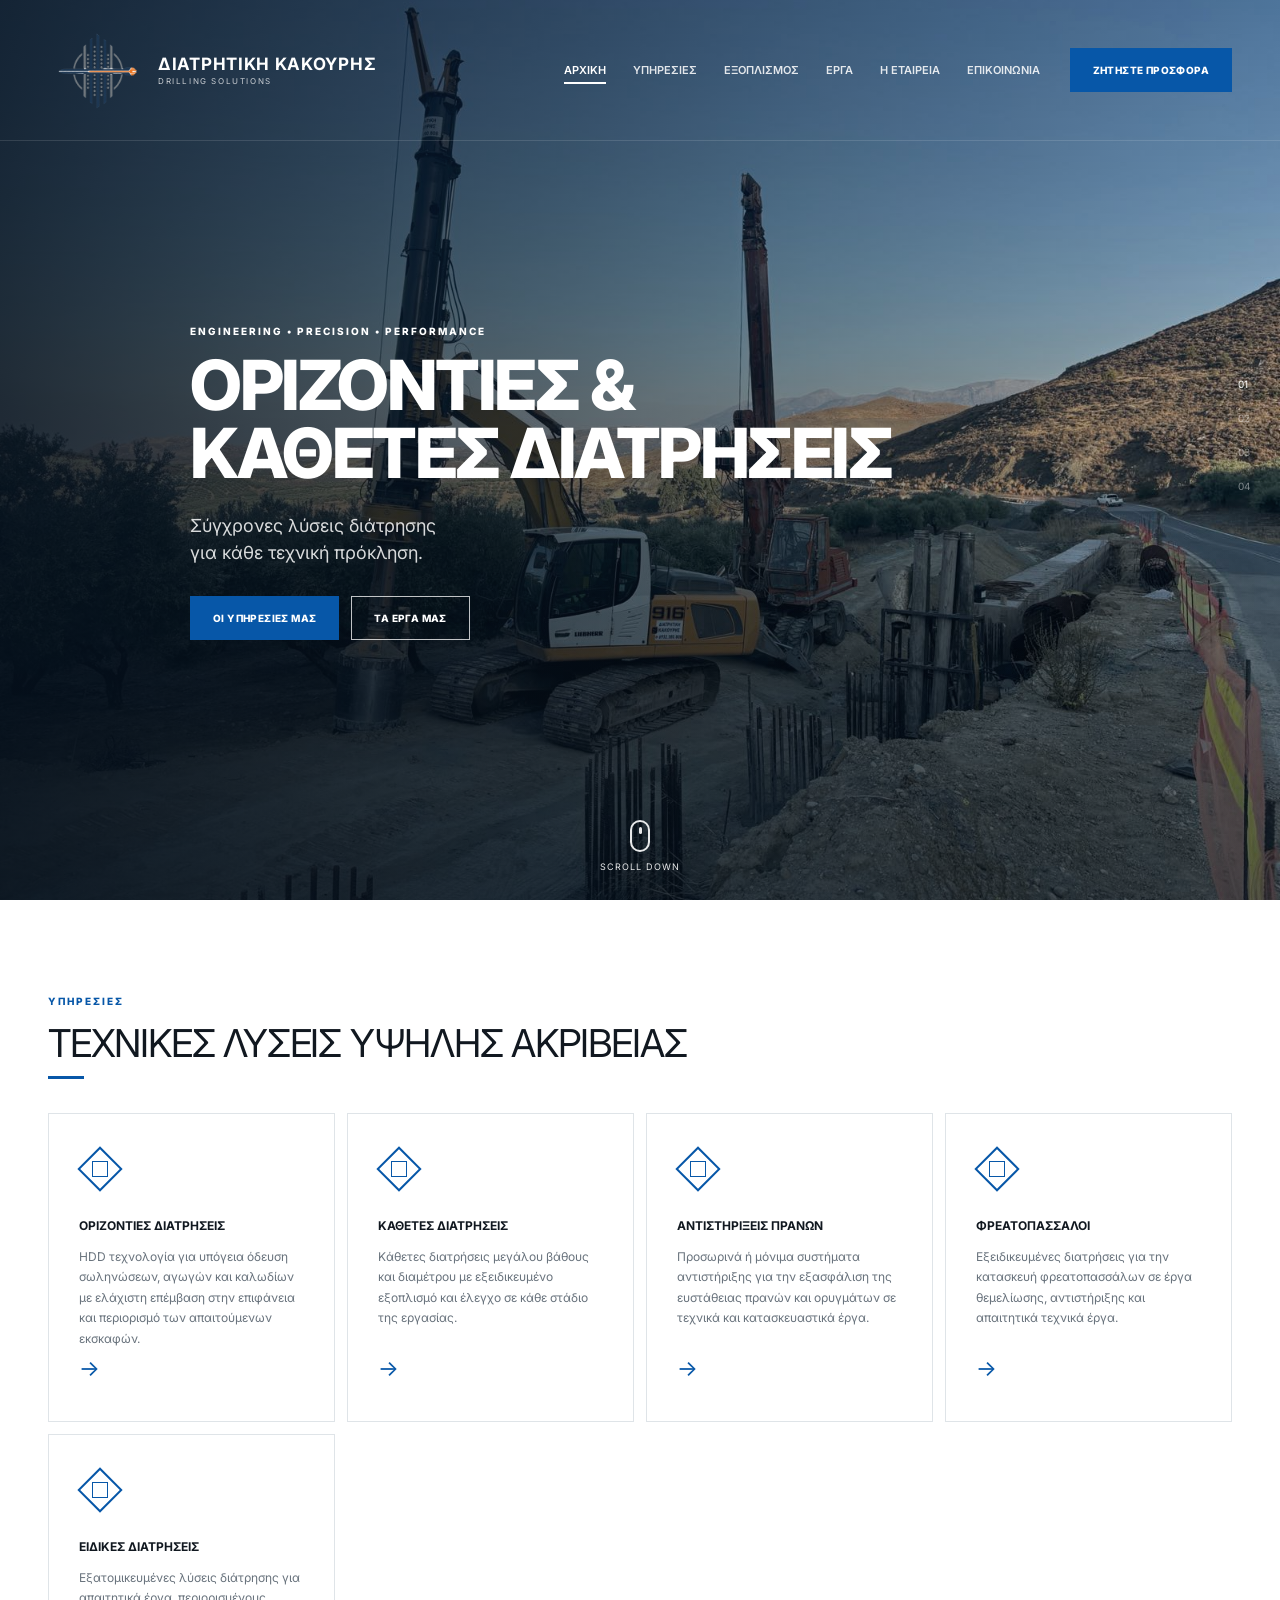
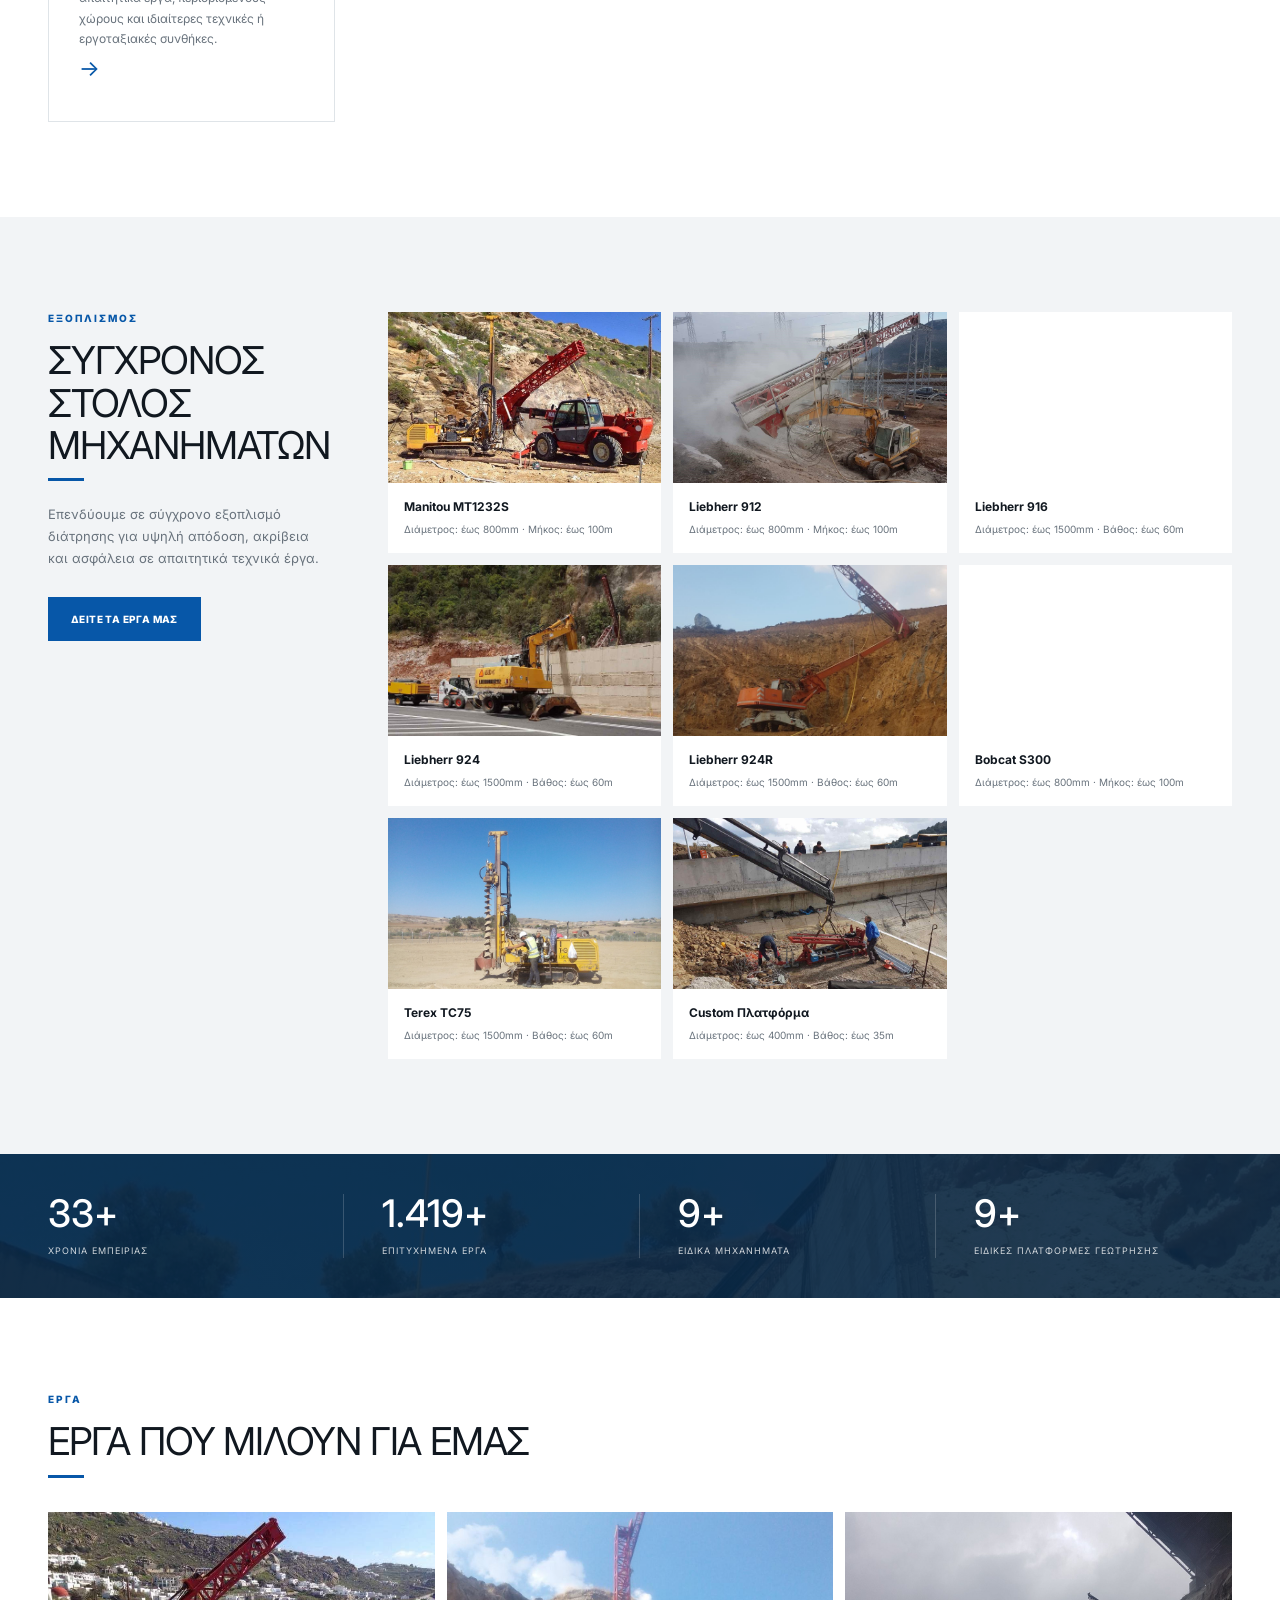
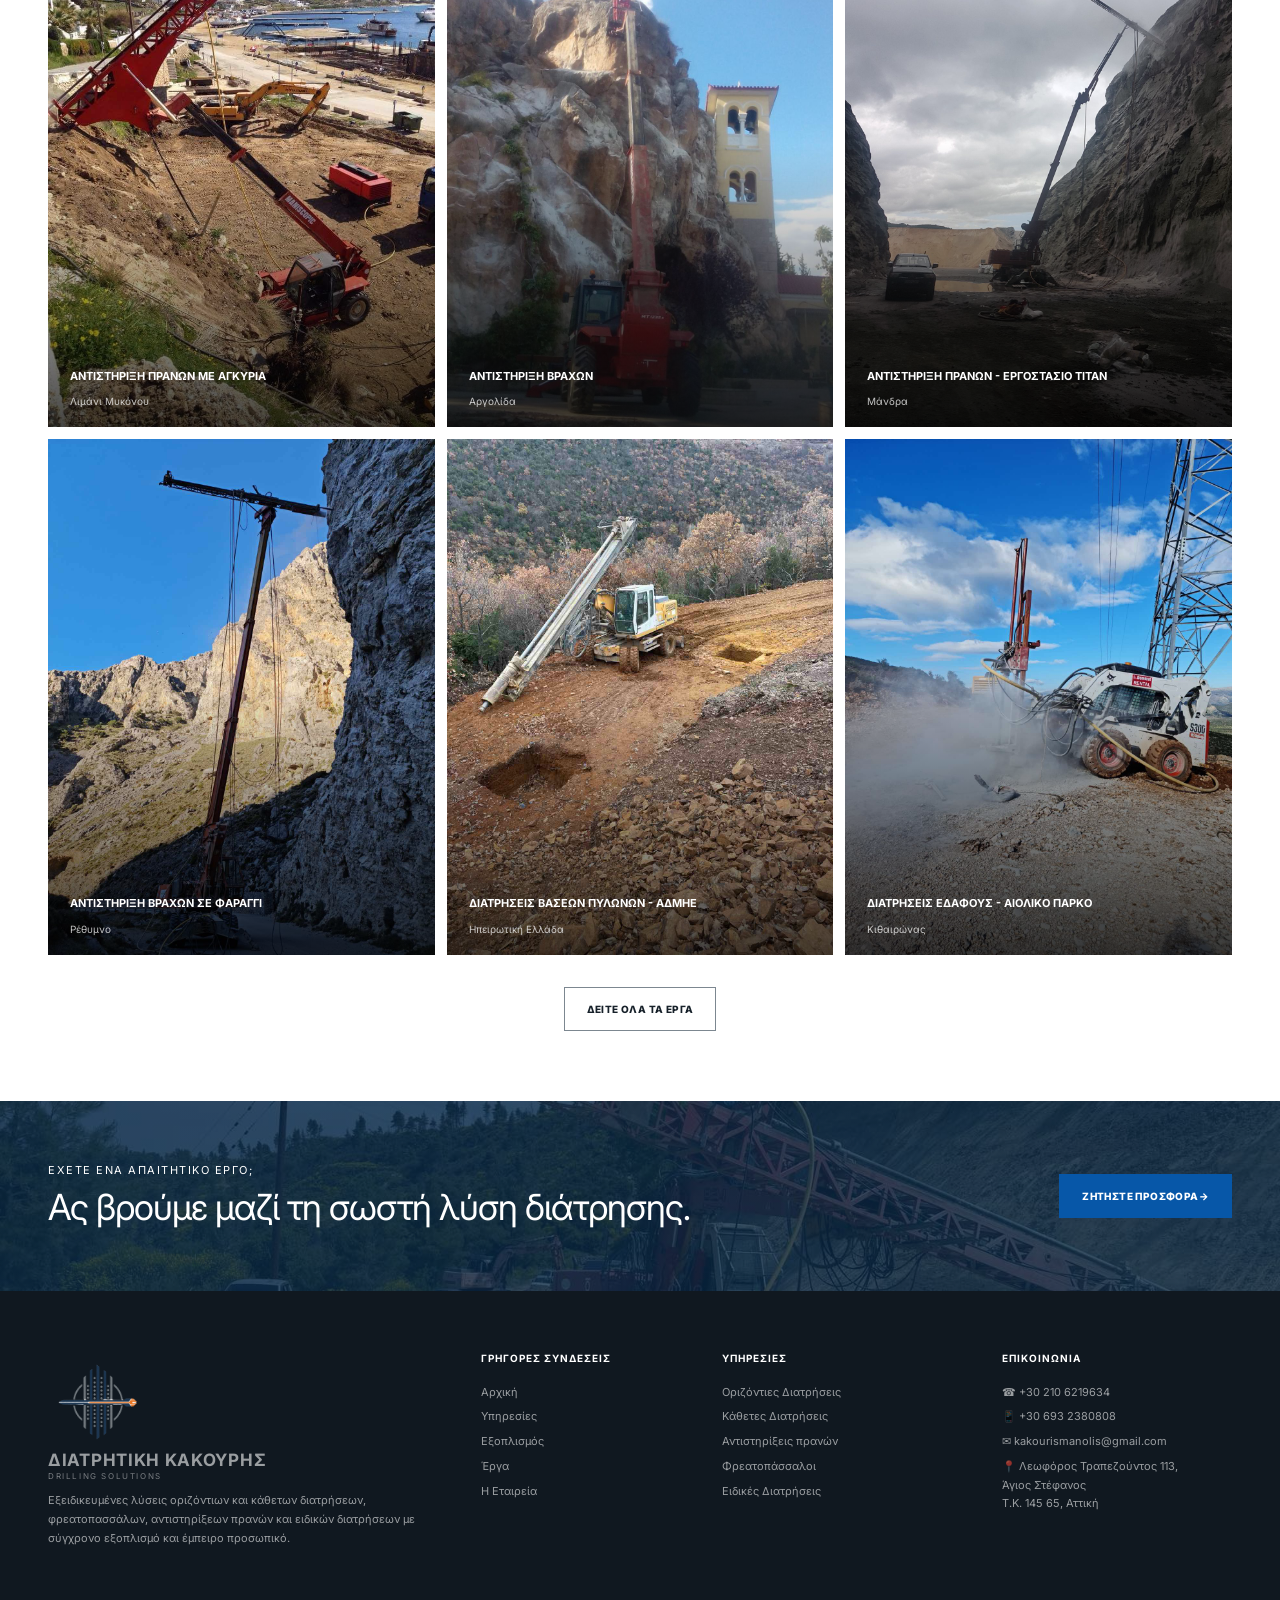
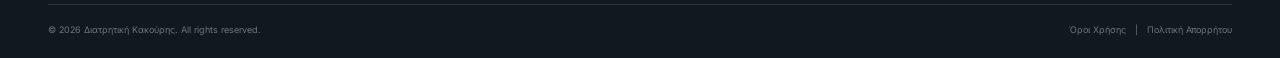
==== commit 1347beab: "Add lazy loading to logo image in index.html" ====
--- a/index.html
+++ b/index.html
@@ -190,6 +190,7 @@
           alt="Λογότυπο Διατρητική Κακούρης"
           width="100"
           height="auto"
+          loading="lazy"
         >
 
         <span>
--- a/style.css
+++ b/style.css
@@ -1,66 +1,120 @@
 :root {
   --blue: #0757a8;
+  --blue-dark: #06498f;
   --navy: #082846;
+  --navy-dark: #071725;
   --ink: #111820;
   --muted: #69737d;
   --line: #dfe4e8;
   --light: #f2f4f6;
   --white: #fff;
   --max: 1320px;
-}
-
-* {
+  --header-height: 82px;
+}
+
+/* =========================================================
+   RESET
+========================================================= */
+
+*,
+*::before,
+*::after {
   box-sizing: border-box;
 }
 
 html {
   scroll-behavior: smooth;
+  scroll-padding-top: 90px;
 }
 
 body {
   margin: 0;
   font-family: Inter, Arial, sans-serif;
   color: var(--ink);
-  background: #fff;
+  background: var(--white);
+  overflow-x: hidden;
+}
+
+body.lightbox-open {
+  overflow: hidden;
+}
+
+img {
+  max-width: 100%;
+}
+
+button,
+input,
+textarea,
+select {
+  font: inherit;
+}
+
+button {
+  cursor: pointer;
 }
 
 a {
+  color: inherit;
   text-decoration: none;
-  color: inherit;
+}
+
+a:focus-visible,
+button:focus-visible {
+  outline: 3px solid rgba(7, 87, 168, 0.45);
+  outline-offset: 4px;
 }
 
 .container {
   width: min(calc(100% - 96px), var(--max));
-  margin: auto;
-}
-
-/* =========================
+  margin-inline: auto;
+}
+
+.visually-hidden {
+  position: absolute !important;
+  width: 1px !important;
+  height: 1px !important;
+  padding: 0 !important;
+  margin: -1px !important;
+  overflow: hidden !important;
+  clip: rect(0, 0, 0, 0) !important;
+  white-space: nowrap !important;
+  border: 0 !important;
+}
+
+/* =========================================================
    HEADER
-========================= */
+========================================================= */
 
 .site-header {
   position: absolute;
-  z-index: 20;
+  z-index: 100;
   top: 0;
   left: 0;
   right: 0;
-  color: #fff;
+  color: var(--white);
   padding: 20px 0;
   border-bottom: 1px solid rgba(255, 255, 255, 0.12);
-  transition: 0.35s;
+  transition:
+    background-color 0.35s ease,
+    backdrop-filter 0.35s ease,
+    padding 0.35s ease,
+    box-shadow 0.35s ease;
 }
 
 .site-header.scrolled {
   position: fixed;
   background: rgba(7, 23, 38, 0.94);
-  backdrop-filter: blur(12px);
+  backdrop-filter: blur(14px);
+  -webkit-backdrop-filter: blur(14px);
   padding: 12px 0;
+  box-shadow: 0 8px 30px rgba(0, 0, 0, 0.12);
 }
 
 .nav-wrap {
   display: flex;
   align-items: center;
-  gap: 34px;
+  gap: 30px;
 }
 
 .logo {
@@ -68,65 +122,67 @@
   align-items: center;
   gap: 10px;
   margin-right: auto;
-}
-
-.logo-mark {
-  width: 30px;
-  height: 30px;
-  border: 2px solid currentColor;
-  display: grid;
-  place-items: center;
-  font-size: 17px;
+  min-width: 0;
+}
+
+.logo img {
+  display: block;
+  width: 100px;
+  height: auto;
+  flex: 0 0 auto;
 }
 
 .logo strong {
   display: block;
   font-size: 17px;
+  line-height: 1.1;
   letter-spacing: 0.7px;
-}
-
-.logo img {
-  max-width: 100%;
-  height: auto;
-  width: 100px;
-  display: block;
+  white-space: nowrap;
 }
 
 .logo small {
   display: block;
+  margin-top: 3px;
   font-size: 8px;
+  line-height: 1;
   letter-spacing: 1.6px;
-  margin-top: 2px;
   opacity: 0.75;
 }
 
 .main-nav {
   display: flex;
+  align-items: center;
   gap: 27px;
   font-size: 11px;
   font-weight: 600;
 }
 
 .main-nav a {
-  opacity: 0.86;
   position: relative;
   padding: 10px 0;
-  white-space:nowrap;
-}
-
-.main-nav a:after {
+  white-space: nowrap;
+  opacity: 0.86;
+  transition: opacity 0.25s ease;
+}
+
+.main-nav a::after {
   content: "";
   position: absolute;
   left: 0;
-  bottom: 0;
+  bottom: 3px;
   width: 0;
   height: 2px;
-  background: #fff;
-  transition: 0.3s;
-}
-
-.main-nav a:hover:after,
-.main-nav a.active:after {
+  background: var(--white);
+  transition: width 0.3s ease;
+}
+
+.main-nav a:hover,
+.main-nav a.active {
+  opacity: 1;
+}
+
+.main-nav a:hover::after,
+.main-nav a.active::after {
   width: 100%;
 }
 
@@ -137,69 +193,105 @@
   justify-content: center;
   min-height: 44px;
   padding: 0 22px;
+  border: 1px solid transparent;
   font-size: 10px;
   font-weight: 800;
-  letter-spacing: 0.3px;
-}
-
-.nav-cta,
+  letter-spacing: 0.4px;
+  transition:
+    background-color 0.25s ease,
+    color 0.25s ease,
+    border-color 0.25s ease,
+    transform 0.25s ease;
+}
+
+.nav-cta {
+  background: var(--blue);
+  color: var(--white);
+}
+
+.nav-cta:hover {
+  background: var(--blue-dark);
+  transform: translateY(-1px);
+}
+
 .btn-primary {
   background: var(--blue);
-  color: #fff;
-}
-
-.nav-cta:hover,
+  color: var(--white);
+}
+
 .btn-primary:hover {
-  background: #06498f;
+  background: var(--blue-dark);
+  transform: translateY(-1px);
 }
 
 .btn-outline {
-  border: 1px solid rgba(255, 255, 255, 0.75);
-  color: #fff;
+  border-color: rgba(255, 255, 255, 0.75);
+  color: var(--white);
 }
 
 .btn-outline:hover {
-  background: #fff;
-  color: #101820;
+  background: var(--white);
+  color: var(--ink);
 }
 
 .btn-outline-dark {
-  border: 1px solid #7c8790;
+  border-color: #7c8790;
   color: #17212a;
 }
 
 .btn-outline-dark:hover {
-  background: #111820;
-  color: #fff;
+  background: var(--ink);
+  border-color: var(--ink);
+  color: var(--white);
 }
 
 .menu-toggle {
   display: none;
-  background: none;
+  width: 44px;
+  height: 44px;
+  padding: 0;
   border: 0;
-  color: #fff;
+  background: transparent;
+  color: var(--white);
+  place-items: center;
 }
 
 .menu-toggle span {
   display: block;
   width: 24px;
   height: 2px;
-  background: #fff;
-  margin: 5px;
-}
-
-/* =========================
+  margin: 4px 0;
+  background: currentColor;
+  transition:
+    transform 0.25s ease,
+    opacity 0.25s ease;
+}
+
+.menu-toggle[aria-expanded="true"] span:nth-child(1) {
+  transform: translateY(6px) rotate(45deg);
+}
+
+.menu-toggle[aria-expanded="true"] span:nth-child(2) {
+  opacity: 0;
+}
+
+.menu-toggle[aria-expanded="true"] span:nth-child(3) {
+  transform: translateY(-6px) rotate(-45deg);
+}
+
+/* =========================================================
    HERO
-========================= */
+========================================================= */
 
 .hero {
-  height: 100vh;
+  position: relative;
   min-height: 650px;
-  position: relative;
+  height: 100svh;
   overflow: hidden;
-  color: #fff;
   display: flex;
   align-items: center;
+  color: var(--white);
+  background: #071725;
 }
 
 .hero-video,
@@ -208,63 +300,69 @@
   inset: 0;
   width: 100%;
   height: 100%;
+}
+
+.hero-video {
+  z-index: 0;
+  display: block;
   object-fit: cover;
-}
-
-.hero-video {
-  filter: saturate(0.7);
+  object-position: center;
+  filter: saturate(0.72);
 }
 
 .hero-overlay {
-  background: linear-gradient(
-    90deg,
-    rgba(5, 16, 28, 0.82) 0%,
-    rgba(5, 16, 28, 0.48) 48%,
-    rgba(5, 16, 28, 0.18) 100%
-  );
+  z-index: 1;
+  background:
+    linear-gradient(
+      90deg,
+      rgba(5, 16, 28, 0.86) 0%,
+      rgba(5, 16, 28, 0.58) 45%,
+      rgba(5, 16, 28, 0.18) 100%
+    ),
+    linear-gradient(
+      0deg,
+      rgba(5, 16, 28, 0.32),
+      transparent 45%
+    );
 }
 
 .hero-content {
   position: relative;
   z-index: 2;
   padding-top: 65px;
+  max-width: 900px;
 }
 
 .eyebrow {
+  margin: 0 0 14px;
   font-size: 10px;
+  line-height: 1.3;
+  font-weight: 800;
   letter-spacing: 2px;
-  font-weight: 800;
-  margin: 0 0 14px;
 }
 
 .eyebrow.blue {
   color: var(--blue);
 }
 
-h1,
-h2,
-h3,
-p {
-  margin-top: 0;
-}
-
 .hero h1 {
+  margin: 0 0 24px;
   font-size: clamp(42px, 5.4vw, 78px);
   line-height: 0.98;
+  font-weight: 800;
   letter-spacing: -2.5px;
-  margin: 0 0 24px;
-  font-weight: 800;
 }
 
 .hero-subtitle {
+  margin: 0 0 30px;
+  color: rgba(255, 255, 255, 0.84);
   font-size: 18px;
   line-height: 1.5;
-  color: rgba(255, 255, 255, 0.84);
-  margin-bottom: 30px;
 }
 
 .hero-actions {
   display: flex;
+  flex-wrap: wrap;
   gap: 12px;
 }
 
@@ -280,33 +378,39 @@
   gap: 9px;
   font-size: 9px;
   letter-spacing: 1px;
+  opacity: 0.9;
+  transition: opacity 0.25s ease;
+}
+
+.scroll-cue:hover {
+  opacity: 1;
 }
 
 .mouse {
+  position: relative;
   width: 20px;
   height: 32px;
-  border: 2px solid #fff;
+  border: 2px solid var(--white);
   border-radius: 12px;
-  position: relative;
-}
-
-.mouse:after {
+}
+
+.mouse::after {
   content: "";
   position: absolute;
+  top: 5px;
+  left: 7px;
   width: 3px;
   height: 7px;
-  background: #fff;
-  left: 7px;
-  top: 5px;
   border-radius: 3px;
+  background: var(--white);
   animation: scroll 1.5s infinite;
 }
 
 .hero-index {
   position: absolute;
+  z-index: 3;
+  top: 42%;
   right: 30px;
-  top: 42%;
-  z-index: 3;
   display: flex;
   flex-direction: column;
   gap: 22px;
@@ -321,9 +425,9 @@
   opacity: 1;
 }
 
-/* =========================
+/* =========================================================
    SECTIONS
-========================= */
+========================================================= */
 
 .section {
   padding: 95px 0;
@@ -335,10 +439,11 @@
 
 .section-heading h2,
 .equipment-intro h2 {
+  margin: 0 0 12px;
   font-size: clamp(28px, 3vw, 42px);
+  line-height: 1.1;
   font-weight: 400;
   letter-spacing: -1.2px;
-  margin-bottom: 12px;
 }
 
 .heading-line {
@@ -348,27 +453,29 @@
   background: var(--blue);
 }
 
-/* =========================
+/* =========================================================
    SERVICES
-========================= */
+========================================================= */
+
+.services {
+  background: var(--white);
+}
 
 .service-grid {
   display: grid;
-  grid-template-columns: repeat(4, 1fr);
+  grid-template-columns: repeat(4, minmax(0, 1fr));
   gap: 12px;
 }
 
 .service-card {
+  min-height: 280px;
+  padding: 34px 30px;
   border: 1px solid var(--line);
-  padding: 34px 30px;
-  min-height: 280px;
   display: flex;
   flex-direction: column;
-
-  /* Animation initial state */
+  background: var(--white);
   opacity: 0;
   transform: translateY(35px) scale(0.97);
-
   transition:
     opacity 0.7s ease,
     transform 0.8s cubic-bezier(0.22, 1, 0.36, 1),
@@ -381,7 +488,6 @@
   transform: translateY(0) scale(1);
 }
 
-/* Stagger */
 .service-card:nth-child(1) {
   transition-delay: 0s;
 }
@@ -403,37 +509,70 @@
 }
 
 .service-card:hover {
-  transform: translateY(-7px) scale(1);
+  transform: translateY(-7px);
+  border-color: #b9c4cd;
   box-shadow: 0 18px 45px rgba(10, 35, 55, 0.08);
-  border-color: #b9c4cd;
 }
 
 .service-icon {
-  font-size: 34px;
-  color: var(--blue);
-  margin-bottom: 34px;
+  width: 42px;
+  height: 42px;
+  margin-bottom: 28px;
+  position: relative;
+}
+
+.service-icon::before,
+.service-icon::after {
+  content: "";
+  position: absolute;
+  border: 2px solid var(--blue);
+}
+
+.service-icon::before {
+  inset: 5px;
+  transform: rotate(45deg);
+}
+
+.service-icon::after {
+  inset: 13px;
+  border-width: 1px;
 }
 
 .service-card h3 {
+  margin: 0 0 12px;
   font-size: 12px;
-  margin-bottom: 12px;
+  line-height: 1.4;
 }
 
 .service-card p {
+  margin: 0;
+  color: var(--muted);
   font-size: 12px;
   line-height: 1.7;
-  color: var(--muted);
 }
 
 .service-card a {
+  width: 38px;
+  height: 38px;
+  margin-top: auto;
+  display: inline-flex;
+  align-items: center;
+  justify-content: flex-start;
+  color: var(--blue);
   font-size: 22px;
-  color: var(--blue);
-  margin-top: auto;
-}
-
-/* =========================
+  transition:
+    transform 0.25s ease,
+    color 0.25s ease;
+}
+
+.service-card a:hover {
+  transform: translateX(5px);
+  color: var(--blue-dark);
+}
+
+/* =========================================================
    EQUIPMENT
-========================= */
+========================================================= */
 
 .equipment {
   background: var(--light);
@@ -441,27 +580,28 @@
 
 .equipment-layout {
   display: grid;
-  grid-template-columns: 280px 1fr;
+  grid-template-columns: 280px minmax(0, 1fr);
   gap: 60px;
   align-items: start;
 }
 
 .equipment-intro p:not(.eyebrow) {
+  margin: 22px 0 28px;
+  color: var(--muted);
   font-size: 13px;
   line-height: 1.7;
-  color: var(--muted);
-  margin: 22px 0 28px;
 }
 
 .equipment-grid {
   display: grid;
-  grid-template-columns: repeat(3, 1fr);
+  grid-template-columns: repeat(3, minmax(0, 1fr));
   gap: 12px;
 }
 
 .machine {
-  background: #fff;
+  min-width: 0;
   overflow: hidden;
+  background: var(--white);
 }
 
 .machine img {
@@ -469,12 +609,10 @@
   width: 100%;
   aspect-ratio: 16 / 10;
   object-fit: cover;
+  object-position: center;
   cursor: zoom-in;
-
-  /* Image reveal */
   opacity: 0;
   transform: scale(1.06);
-
   transition:
     opacity 0.9s ease,
     transform 1.1s cubic-bezier(0.22, 1, 0.36, 1);
@@ -485,39 +623,43 @@
   transform: scale(1);
 }
 
+.machine:hover img {
+  transform: scale(1.035);
+}
+
 .machine div {
   padding: 16px;
 }
 
 .machine h3 {
+  margin: 0 0 7px;
   font-size: 12px;
-  margin: 0 0 7px;
+  line-height: 1.35;
 }
 
 .machine p {
+  margin: 0;
+  color: var(--muted);
   font-size: 10px;
-  color: var(--muted);
-  margin: 0;
   line-height: 1.5;
 }
 
-/* =========================
+/* =========================================================
    LIGHTBOX
-========================= */
+========================================================= */
 
 .lightbox {
   position: fixed;
   inset: 0;
   z-index: 9999;
-  background: rgba(0, 0, 0, 0.92);
+  padding: 30px;
   display: flex;
   align-items: center;
   justify-content: center;
-  padding: 30px;
-
+  background: rgba(0, 0, 0, 0.92);
   opacity: 0;
   visibility: hidden;
-
+  pointer-events: none;
   transition:
     opacity 0.25s ease,
     visibility 0.25s ease;
@@ -526,9 +668,11 @@
 .lightbox.open {
   opacity: 1;
   visibility: visible;
+  pointer-events: auto;
 }
 
 .lightbox img {
+  display: block;
   max-width: 95vw;
   max-height: 92vh;
   width: auto;
@@ -541,50 +685,61 @@
   position: absolute;
   top: 20px;
   right: 25px;
+  z-index: 2;
   width: 45px;
   height: 45px;
+  padding: 0;
   border: 0;
   background: transparent;
-  color: #fff;
+  color: var(--white);
   font-size: 42px;
   line-height: 1;
   cursor: pointer;
-  z-index: 2;
+  transition:
+    opacity 0.2s ease,
+    transform 0.2s ease;
 }
 
 .lightbox-close:hover {
   opacity: 0.7;
-}
-
-/* =========================
+  transform: scale(1.05);
+}
+
+/* =========================================================
    STATS
-========================= */
+========================================================= */
 
 .stats {
-  background: var(--navy);
-  color: #fff;
   position: relative;
   overflow: hidden;
-}
-
-.stats:before {
+  background: var(--navy);
+  color: var(--white);
+}
+
+.stats::before {
   content: "";
   position: absolute;
   inset: 0;
-  background: url("assets/images/Manitou-MT1232S-03.jpg") center / cover;
-  opacity: 0.08;
+  background:
+    linear-gradient(
+      rgba(8, 40, 70, 0.88),
+      rgba(8, 40, 70, 0.88)
+    ),
+    url("assets/images/Manitou-MT1232S-03.jpg") center / cover;
+  opacity: 0.85;
 }
 
 .stats-grid {
   position: relative;
   display: grid;
-  grid-template-columns: repeat(4, 1fr);
+  grid-template-columns: repeat(4, minmax(0, 1fr));
   padding: 40px 0;
 }
 
 .stat {
+  min-width: 0;
+  padding-left: 38px;
   border-right: 1px solid rgba(255, 255, 255, 0.18);
-  padding-left: 38px;
 }
 
 .stat:first-child {
@@ -592,27 +747,35 @@
 }
 
 .stat:last-child {
-  border: 0;
+  border-right: 0;
 }
 
 .stat strong {
   display: block;
+  margin-bottom: 6px;
   font-size: 38px;
+  line-height: 1;
   font-weight: 500;
-  margin-bottom: 6px;
+}
+
+.stat strong .counter {
+  display: inline-block;
+  font-size: inherit;
+  line-height: inherit;
+  letter-spacing: normal;
+  opacity: 1;
 }
 
 .stat > span {
   font-size: 9px;
+  line-height: 1.4;
   letter-spacing: 1px;
   opacity: 0.8;
 }
 
-
-
-/* =========================
+/* =========================================================
    PROJECTS
-========================= */
+========================================================= */
 
 .projects {
   padding-bottom: 70px;
@@ -620,26 +783,25 @@
 
 .project-grid {
   display: grid;
-  grid-template-columns: repeat(3, 1fr);
+  grid-template-columns: repeat(3, minmax(0, 1fr));
   gap: 12px;
 }
 
 .project {
   position: relative;
   overflow: hidden;
+  aspect-ratio: 0.75;
   background: #111;
-  aspect-ratio: 0.75;
+  cursor: zoom-in;
 }
 
 .project img {
+  display: block;
   width: 100%;
   height: 100%;
-  display: block;
   object-fit: cover;
-
   opacity: 0;
   transform: scale(1.06);
-
   transition:
     opacity 1s ease,
     transform 1.2s cubic-bezier(0.22, 1, 0.36, 1);
@@ -654,57 +816,67 @@
   transform: scale(1.06);
 }
 
-.project:after {
+.project::after {
   content: "";
   position: absolute;
   inset: 0;
-  background: linear-gradient(
-    0deg,
-    rgba(0, 0, 0, 0.7),
-    transparent 55%
-  );
+  z-index: 1;
   pointer-events: none;
+  background:
+    linear-gradient(
+      0deg,
+      rgba(0, 0, 0, 0.72),
+      transparent 55%
+    );
 }
 
 .project-info {
   position: absolute;
   z-index: 2;
   left: 22px;
+  right: 22px;
   bottom: 18px;
-  color: #fff;
+  color: var(--white);
 }
 
 .project-info h3 {
+  margin: 0 0 5px;
   font-size: 11px;
-  margin-bottom: 5px;
+  line-height: 1.4;
 }
 
 .project-info span {
   font-size: 10px;
+  line-height: 1.4;
   opacity: 0.75;
 }
 
 .center {
+  margin-top: 32px;
   text-align: center;
-  margin-top: 32px;
-}
-
-/* =========================
+}
+
+/* =========================================================
    CTA
-========================= */
+========================================================= */
 
 .cta {
   position: relative;
   overflow: hidden;
-  color: #fff;
+  color: var(--white);
   background: var(--navy);
 }
 
 .cta-bg {
   position: absolute;
   inset: 0;
-  background: url("assets/images/Project-North-Evoia.jpg") center / cover;
-  opacity: 0.17;
+  background:
+    linear-gradient(
+      rgba(8, 40, 70, 0.7),
+      rgba(8, 40, 70, 0.7)
+    ),
+    url("assets/images/Project-North-Evoia.jpg") center / cover;
+  opacity: 0.7;
 }
 
 .cta-content {
@@ -717,26 +889,28 @@
 }
 
 .cta-content p {
+  margin: 0 0 8px;
   font-size: 11px;
+  line-height: 1.4;
   letter-spacing: 1.5px;
-  margin-bottom: 8px;
 }
 
 .cta-content h2 {
+  margin: 0;
   font-size: clamp(22px, 3vw, 36px);
+  line-height: 1.15;
   font-weight: 400;
-  margin: 0;
   letter-spacing: -1px;
 }
 
-/* =========================
+/* =========================================================
    FOOTER
-========================= */
+========================================================= */
 
 .footer {
+  padding: 60px 0 22px;
   background: #101820;
-  color: #fff;
-  padding: 60px 0 22px;
+  color: var(--white);
 }
 
 .footer-grid {
@@ -745,26 +919,38 @@
   gap: 50px;
 }
 
+.footer-logo {
+  margin-bottom: 22px;
+}
+
 .footer p,
 .footer a {
+  color: rgba(255, 255, 255, 0.58);
   font-size: 11px;
-  color: rgba(255, 255, 255, 0.58);
   line-height: 1.7;
 }
 
-.footer-logo {
-  margin-bottom: 22px;
-}
-
-.footer h4 {
-  font-size: 10px;
-  letter-spacing: 1px;
-  margin: 0 0 18px;
+.footer p {
+  max-width: 430px;
 }
 
 .footer a {
   display: block;
   margin-bottom: 6px;
+  transition:
+    color 0.2s ease,
+    transform 0.2s ease;
+}
+
+.footer a:hover {
+  color: var(--white);
+}
+
+.footer h4 {
+  margin: 0 0 18px;
+  font-size: 10px;
+  line-height: 1.4;
+  letter-spacing: 1px;
 }
 
 .footer-bottom {
@@ -772,19 +958,21 @@
   padding-top: 18px;
   border-top: 1px solid rgba(255, 255, 255, 0.12);
   display: flex;
+  align-items: center;
   justify-content: space-between;
+  gap: 20px;
+  color: rgba(255, 255, 255, 0.4);
   font-size: 9px;
-  color: rgba(255, 255, 255, 0.4);
-}
-
-/* =========================
+  line-height: 1.5;
+}
+
+/* =========================================================
    GENERAL REVEAL
-========================= */
+========================================================= */
 
 .reveal {
   opacity: 0;
   transform: translateY(28px);
-
   transition:
     opacity 0.8s ease,
     transform 0.8s cubic-bezier(0.22, 1, 0.36, 1);
@@ -795,9 +983,9 @@
   transform: translateY(0);
 }
 
-/* =========================
-   KEYFRAMES
-========================= */
+/* =========================================================
+   ANIMATIONS
+========================================================= */
 
 @keyframes scroll {
   0%,
@@ -812,25 +1000,52 @@
   }
 }
 
-/* =========================
+/* =========================================================
    TABLET
-========================= */
-
-@media (max-width: 1050px) {
-  .main-nav {
-    gap: 15px;
+========================================================= */
+
+@media (max-width: 1100px) {
+  .container {
+    width: min(calc(100% - 56px), var(--max));
   }
 
   .nav-wrap {
     gap: 18px;
   }
 
-  .container {
-    width: min(calc(100% - 48px), var(--max));
+  .main-nav {
+    gap: 16px;
+  }
+
+  .main-nav a {
+    font-size: 10px;
+  }
+
+  .equipment-layout {
+    grid-template-columns: 240px minmax(0, 1fr);
+    gap: 35px;
+  }
+
+  .footer-grid {
+    grid-template-columns: repeat(2, minmax(0, 1fr));
+  }
+}
+
+/* =========================================================
+   TABLET / SMALL DESKTOP
+========================================================= */
+
+@media (max-width: 950px) {
+  .main-nav {
+    gap: 12px;
+  }
+
+  .nav-cta {
+    padding-inline: 15px;
   }
 
   .service-grid {
-    grid-template-columns: repeat(2, 1fr);
+    grid-template-columns: repeat(2, minmax(0, 1fr));
   }
 
   .equipment-layout {
@@ -838,54 +1053,96 @@
   }
 
   .equipment-grid {
-    grid-template-columns: repeat(3, 1fr);
-  }
-
-  .footer-grid {
-    grid-template-columns: repeat(2, 1fr);
-  }
-}
-
-/* =========================
-   MOBILE
-========================= */
+    grid-template-columns: repeat(3, minmax(0, 1fr));
+  }
+
+  .project-grid {
+    grid-template-columns: repeat(2, minmax(0, 1fr));
+  }
+}
+
+/* =========================================================
+   MOBILE NAV
+========================================================= */
 
 @media (max-width: 850px) {
+  .container {
+    width: min(calc(100% - 34px), var(--max));
+  }
+
+  .site-header {
+    padding: 14px 0;
+  }
+
+  .site-header.scrolled {
+    padding: 10px 0;
+  }
+
+  .logo {
+    gap: 8px;
+  }
+
   .logo img {
     width: 70px;
   }
 
-  .container {
-    width: min(calc(100% - 34px), var(--max));
-  }
-
-  .site-header {
-    padding: 16px 0;
+  .logo strong {
+    font-size: 13px;
+    letter-spacing: 0.45px;
+  }
+
+  .logo small {
+    font-size: 6.5px;
+    letter-spacing: 1.2px;
   }
 
   .menu-toggle {
-    display: block;
+    display: grid;
+    flex: 0 0 44px;
   }
 
   .main-nav {
-    display: none;
     position: absolute;
     top: 100%;
     left: 0;
     right: 0;
-    background: #071725;
-    padding: 15px 22px;
+    display: flex;
     flex-direction: column;
+    align-items: stretch;
     gap: 0;
+    padding: 8px 22px 15px;
+    background: rgba(7, 23, 37, 0.98);
+    border-top: 1px solid rgba(255, 255, 255, 0.08);
+    box-shadow: 0 15px 35px rgba(0, 0, 0, 0.18);
+    opacity: 0;
+    visibility: hidden;
+    transform: translateY(-8px);
+    pointer-events: none;
+    transition:
+      opacity 0.25s ease,
+      visibility 0.25s ease,
+      transform 0.25s ease;
   }
 
   .main-nav.open {
-    display: flex;
+    opacity: 1;
+    visibility: visible;
+    transform: translateY(0);
+    pointer-events: auto;
   }
 
   .main-nav a {
     padding: 14px 0;
     border-bottom: 1px solid rgba(255, 255, 255, 0.08);
+    font-size: 11px;
+  }
+
+  .main-nav a:last-child {
+    border-bottom: 0;
+  }
+
+  .main-nav a::after {
+    bottom: 0;
   }
 
   .nav-cta {
@@ -896,12 +1153,31 @@
     min-height: 720px;
   }
 
+  .hero-overlay {
+    background:
+      linear-gradient(
+        90deg,
+        rgba(5, 16, 28, 0.9) 0%,
+        rgba(5, 16, 28, 0.62) 100%
+      ),
+      linear-gradient(
+        0deg,
+        rgba(5, 16, 28, 0.35),
+        transparent 50%
+      );
+  }
+
+  .hero-content {
+    padding-top: 70px;
+  }
+
   .hero h1 {
-    font-size: 42px;
-    letter-spacing: -1.5px;
+    font-size: clamp(40px, 11vw, 58px);
+    letter-spacing: -1.8px;
   }
 
   .hero-subtitle {
+    max-width: 420px;
     font-size: 15px;
   }
 
@@ -909,8 +1185,21 @@
     display: none;
   }
 
+  .scroll-cue {
+    display: none;
+  }
+
   .section {
     padding: 70px 0;
+  }
+
+  .section-heading {
+    margin-bottom: 28px;
+  }
+
+  .section-heading h2,
+  .equipment-intro h2 {
+    font-size: clamp(28px, 7vw, 36px);
   }
 
   .service-grid,
@@ -919,19 +1208,22 @@
     grid-template-columns: 1fr;
   }
 
+  .service-card {
+    min-height: 250px;
+  }
+
   .machine img {
     aspect-ratio: 16 / 10;
   }
 
   .stats-grid {
-    grid-template-columns: repeat(2, 1fr);
+    grid-template-columns: repeat(2, minmax(0, 1fr));
     gap: 28px;
     padding: 36px 0;
   }
 
   .stat {
-    padding-left: 20px !important;
-    border-right: 1px solid rgba(255, 255, 255, 0.18);
+    padding-left: 20px;
   }
 
   .stat:nth-child(2) {
@@ -947,6 +1239,8 @@
     flex-direction: column;
     align-items: flex-start;
     justify-content: center;
+    padding-top: 50px;
+    padding-bottom: 50px;
   }
 
   .footer-grid {
@@ -955,22 +1249,186 @@
   }
 
   .footer-bottom {
+    align-items: flex-start;
     flex-direction: column;
     gap: 10px;
   }
-
-  .scroll-cue {
-    display: none;
-  }
-}
-
-/* =========================
+}
+
+/* =========================================================
+   SMALL MOBILE
+========================================================= */
+
+@media (max-width: 520px) {
+  .container {
+    width: min(calc(100% - 28px), var(--max));
+  }
+
+  .site-header {
+    padding: 12px 0;
+  }
+
+  .logo img {
+    width: 62px;
+  }
+
+  .logo strong {
+    font-size: 11px;
+  }
+
+  .logo small {
+    font-size: 5.8px;
+    letter-spacing: 1px;
+  }
+
+  .hero {
+    min-height: 680px;
+  }
+
+  .hero-content {
+    padding-top: 55px;
+  }
+
+  .hero h1 {
+    margin-bottom: 20px;
+    font-size: clamp(37px, 12vw, 50px);
+  }
+
+  .hero-subtitle {
+    margin-bottom: 25px;
+    font-size: 14px;
+  }
+
+  .hero-actions {
+    width: 100%;
+    flex-direction: column;
+    align-items: stretch;
+    max-width: 280px;
+  }
+
+  .hero-actions .btn {
+    width: 100%;
+  }
+
+  .section {
+    padding: 58px 0;
+  }
+
+  .service-card {
+    padding: 28px 24px;
+  }
+
+  .equipment-intro p:not(.eyebrow) {
+    font-size: 12px;
+  }
+
+  .machine div {
+    padding: 14px;
+  }
+
+  .stats-grid {
+    grid-template-columns: 1fr 1fr;
+    gap: 0;
+    padding: 28px 0;
+  }
+
+  .stat {
+    min-height: 105px;
+    padding: 18px 14px !important;
+  }
+
+  .stat:nth-child(odd) {
+    border-right: 1px solid rgba(255, 255, 255, 0.18);
+  }
+
+  .stat:nth-child(even) {
+    border-right: 0;
+  }
+
+  .stat strong {
+    font-size: 27px;
+  }
+
+  .stat > span {
+    display: block;
+    font-size: 8px;
+  }
+
+  .project-info {
+    left: 16px;
+    right: 16px;
+    bottom: 15px;
+  }
+
+  .project-info h3 {
+    font-size: 10px;
+  }
+
+  .cta-content {
+    min-height: 330px;
+  }
+
+  .cta-content h2 {
+    font-size: 28px;
+  }
+
+  .footer {
+    padding-top: 48px;
+  }
+
+  .lightbox {
+    padding: 16px;
+  }
+
+  .lightbox img {
+    max-width: 96vw;
+    max-height: 84vh;
+  }
+
+  .lightbox-close {
+    top: 10px;
+    right: 12px;
+  }
+}
+
+/* =========================================================
+   VERY SMALL DEVICES
+========================================================= */
+
+@media (max-width: 360px) {
+  .logo strong {
+    font-size: 10px;
+  }
+
+  .logo small {
+    font-size: 5px;
+  }
+
+  .hero h1 {
+    font-size: 36px;
+  }
+
+  .stat strong {
+    font-size: 24px;
+  }
+}
+
+/* =========================================================
    REDUCED MOTION
-========================= */
+========================================================= */
 
 @media (prefers-reduced-motion: reduce) {
   html {
     scroll-behavior: auto;
+  }
+
+  *,
+  *::before,
+  *::after {
+    animation-duration: 0.01ms !important;
+    animation-iteration-count: 1 !important;
+    transition-duration: 0.01ms !important;
+    scroll-behavior: auto !important;
   }
 
   .reveal,
@@ -979,11 +1437,5 @@
   .project img {
     opacity: 1;
     transform: none;
-    transition: none;
-  }
-
-  .mouse:after {
-    animation: none;
-  }
-}
-
+  }
+}
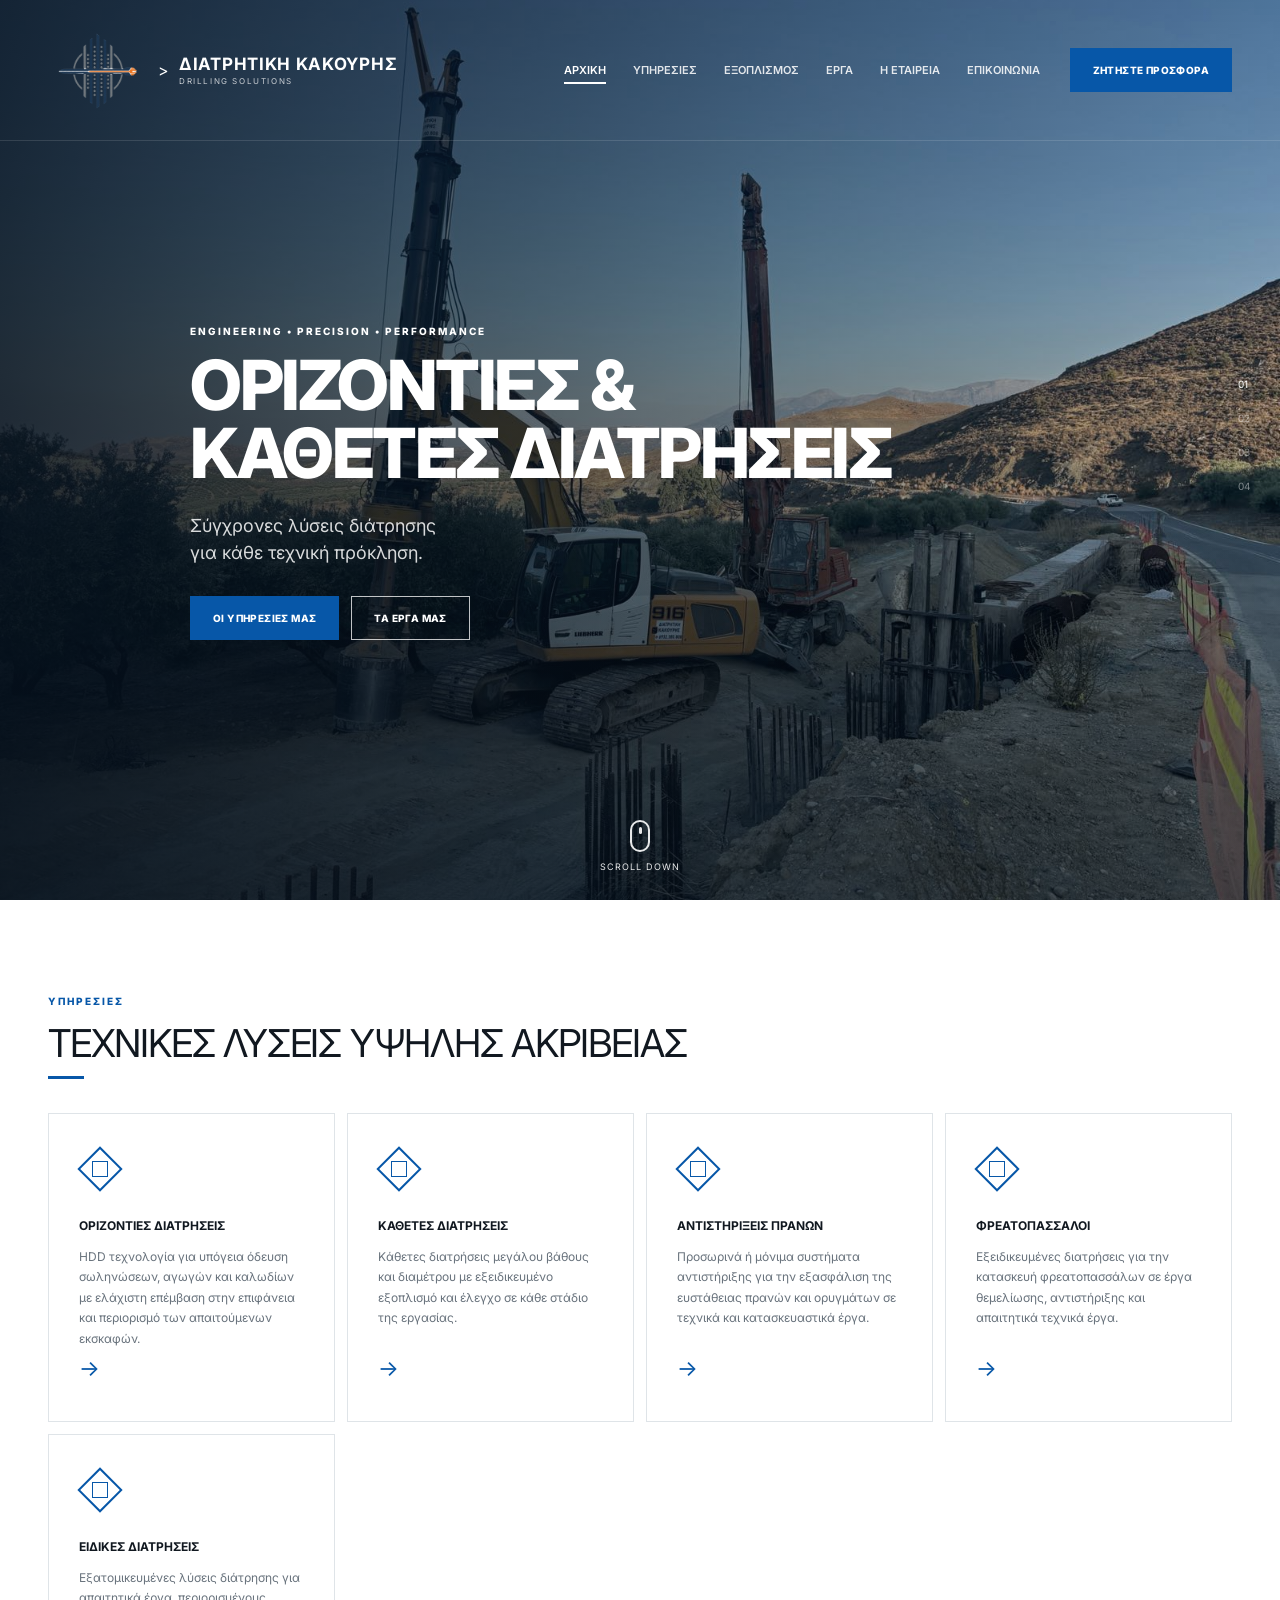
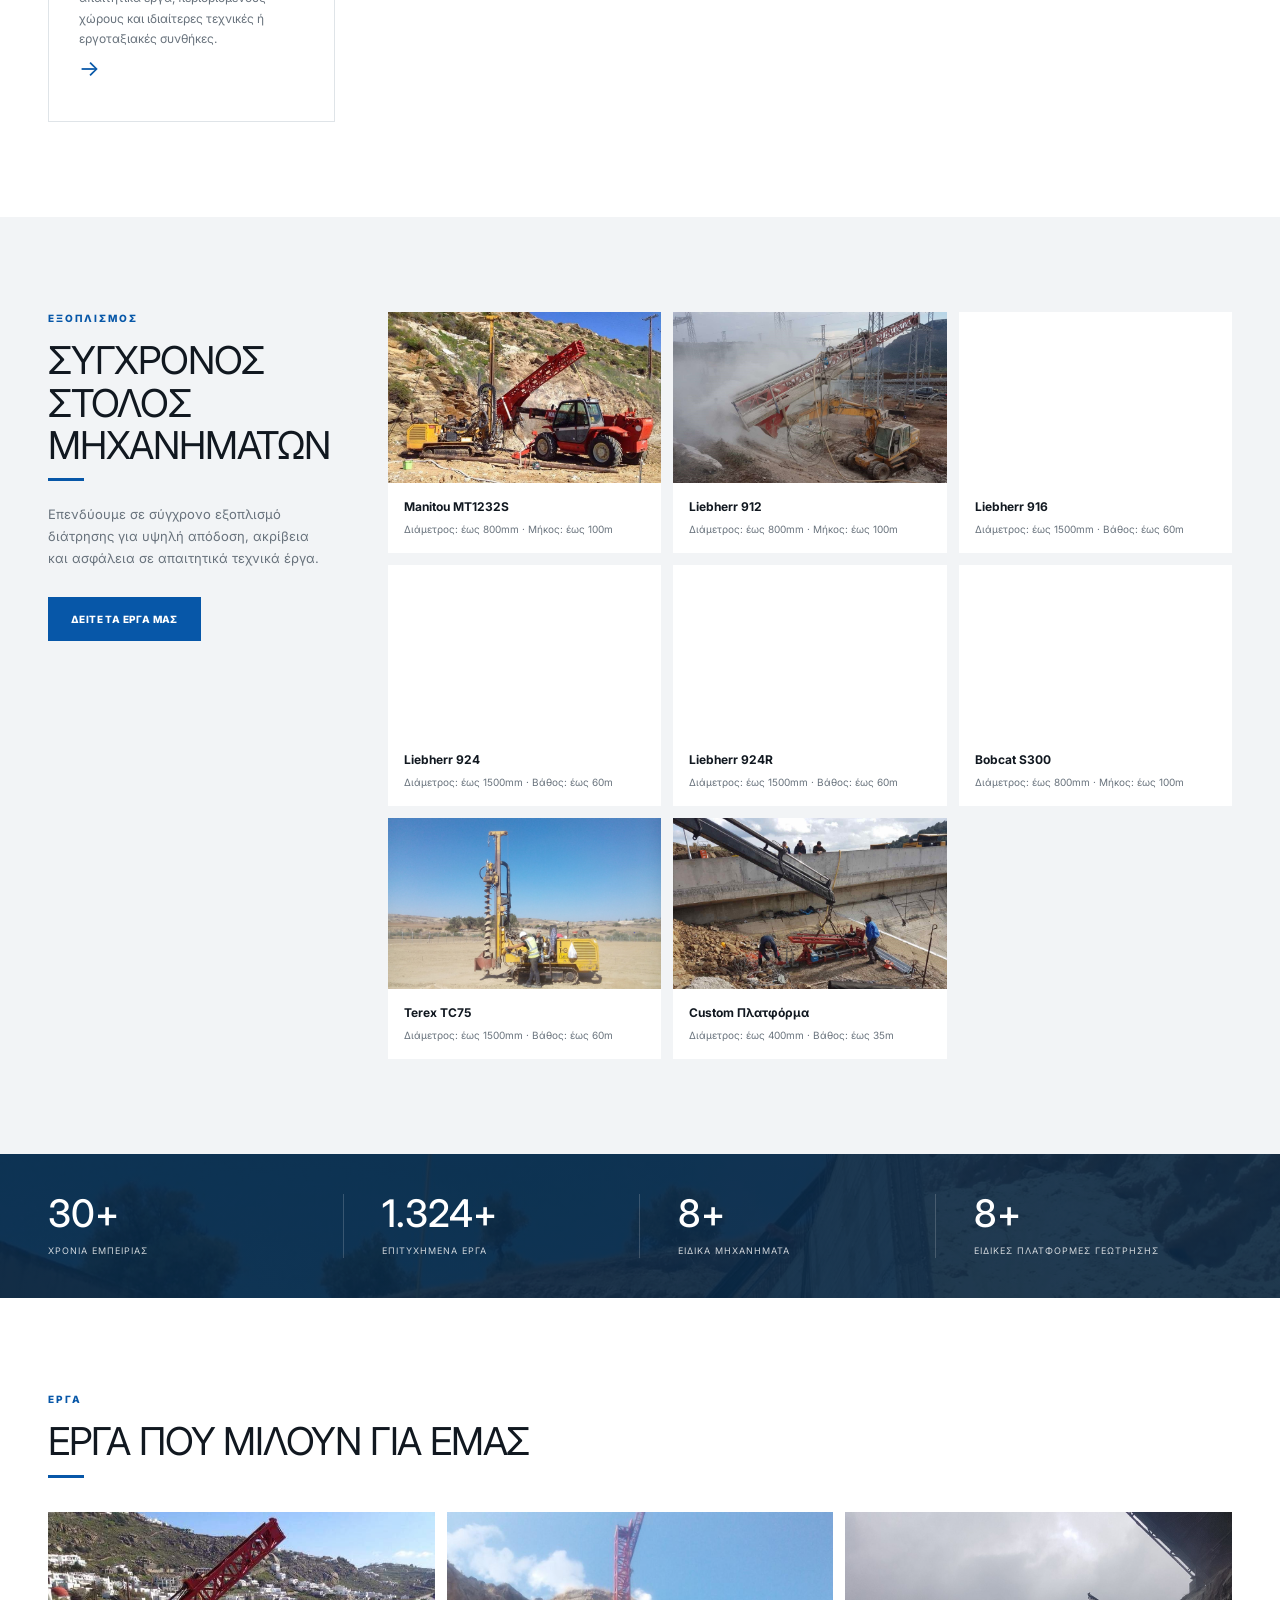
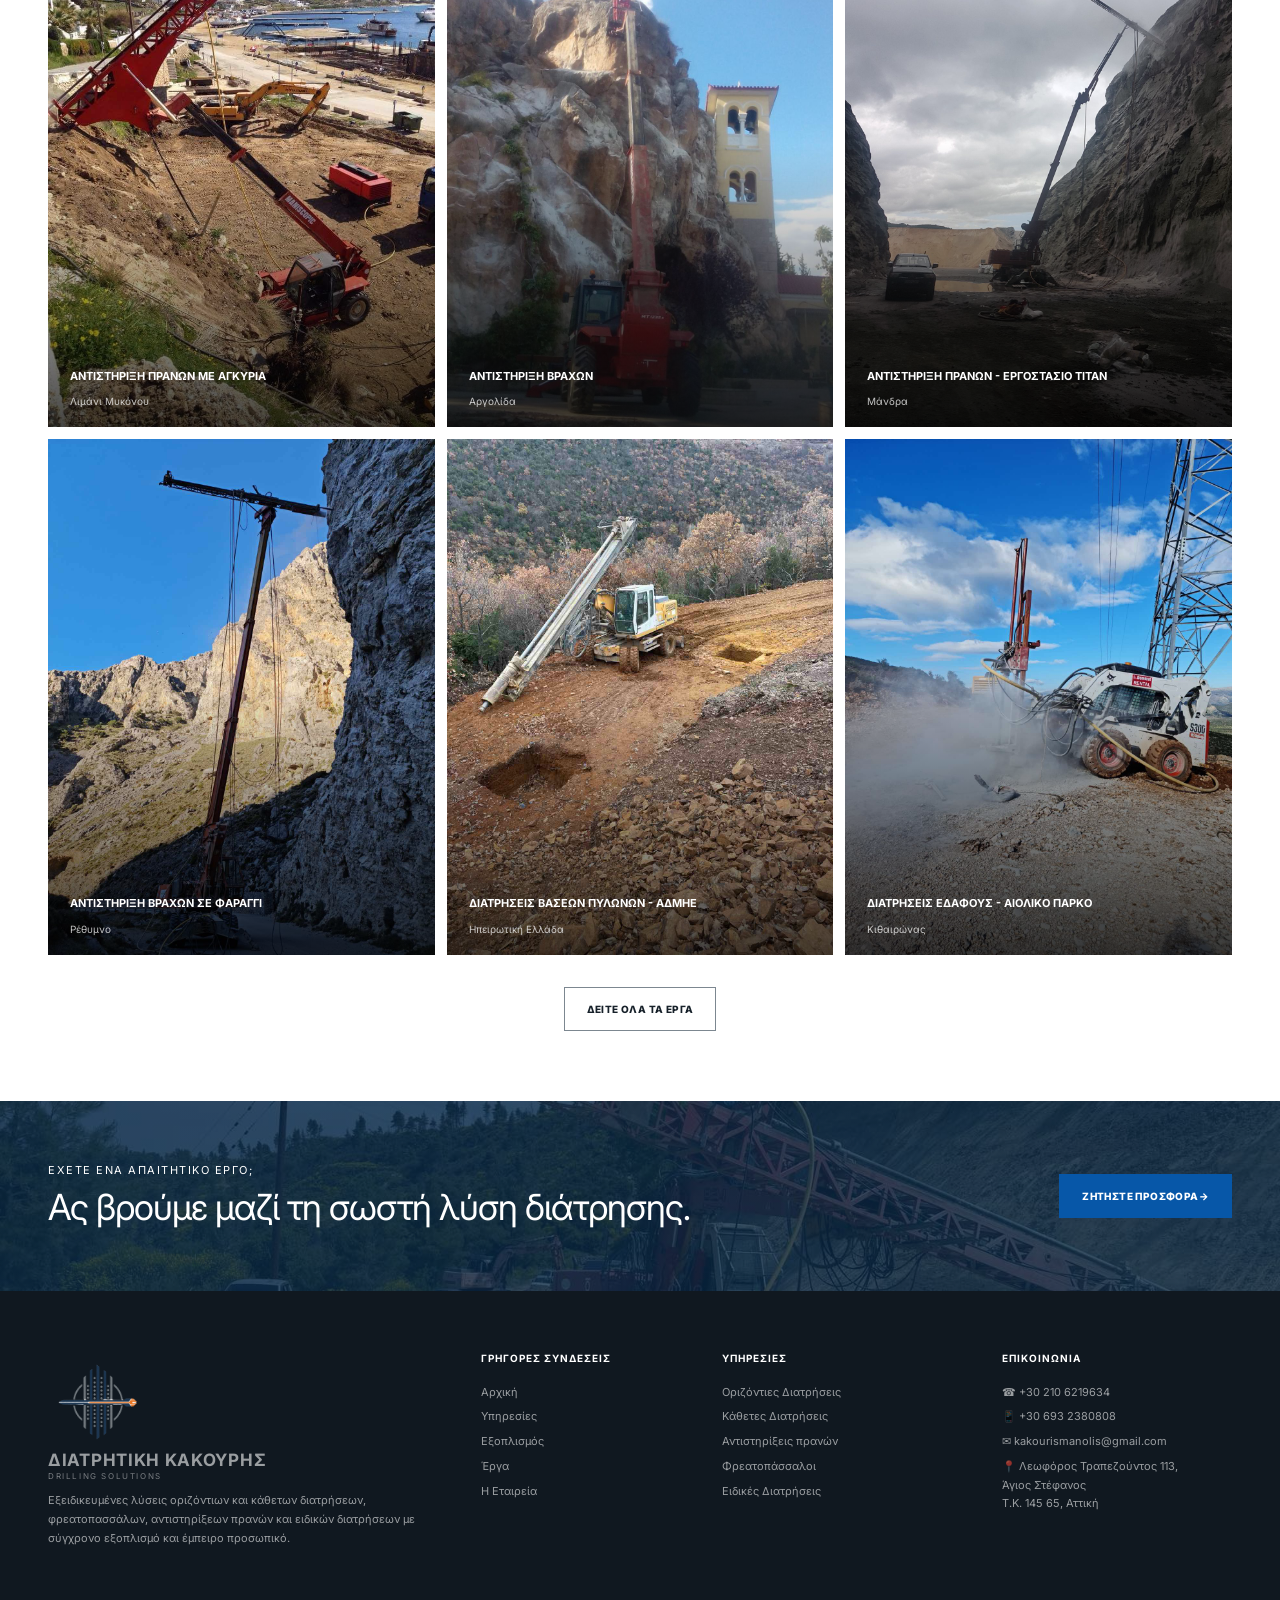
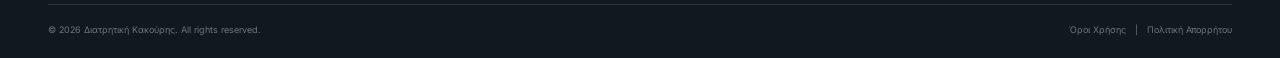
==== commit fa5f24df: "Change loading attribute to fetchpriority in index.html" ====
--- a/index.html
+++ b/index.html
@@ -190,7 +190,7 @@
           alt="Λογότυπο Διατρητική Κακούρης"
           width="100"
           height="auto"
-          loading="lazy"
+          fetchpriority="high">
         >
 
         <span>
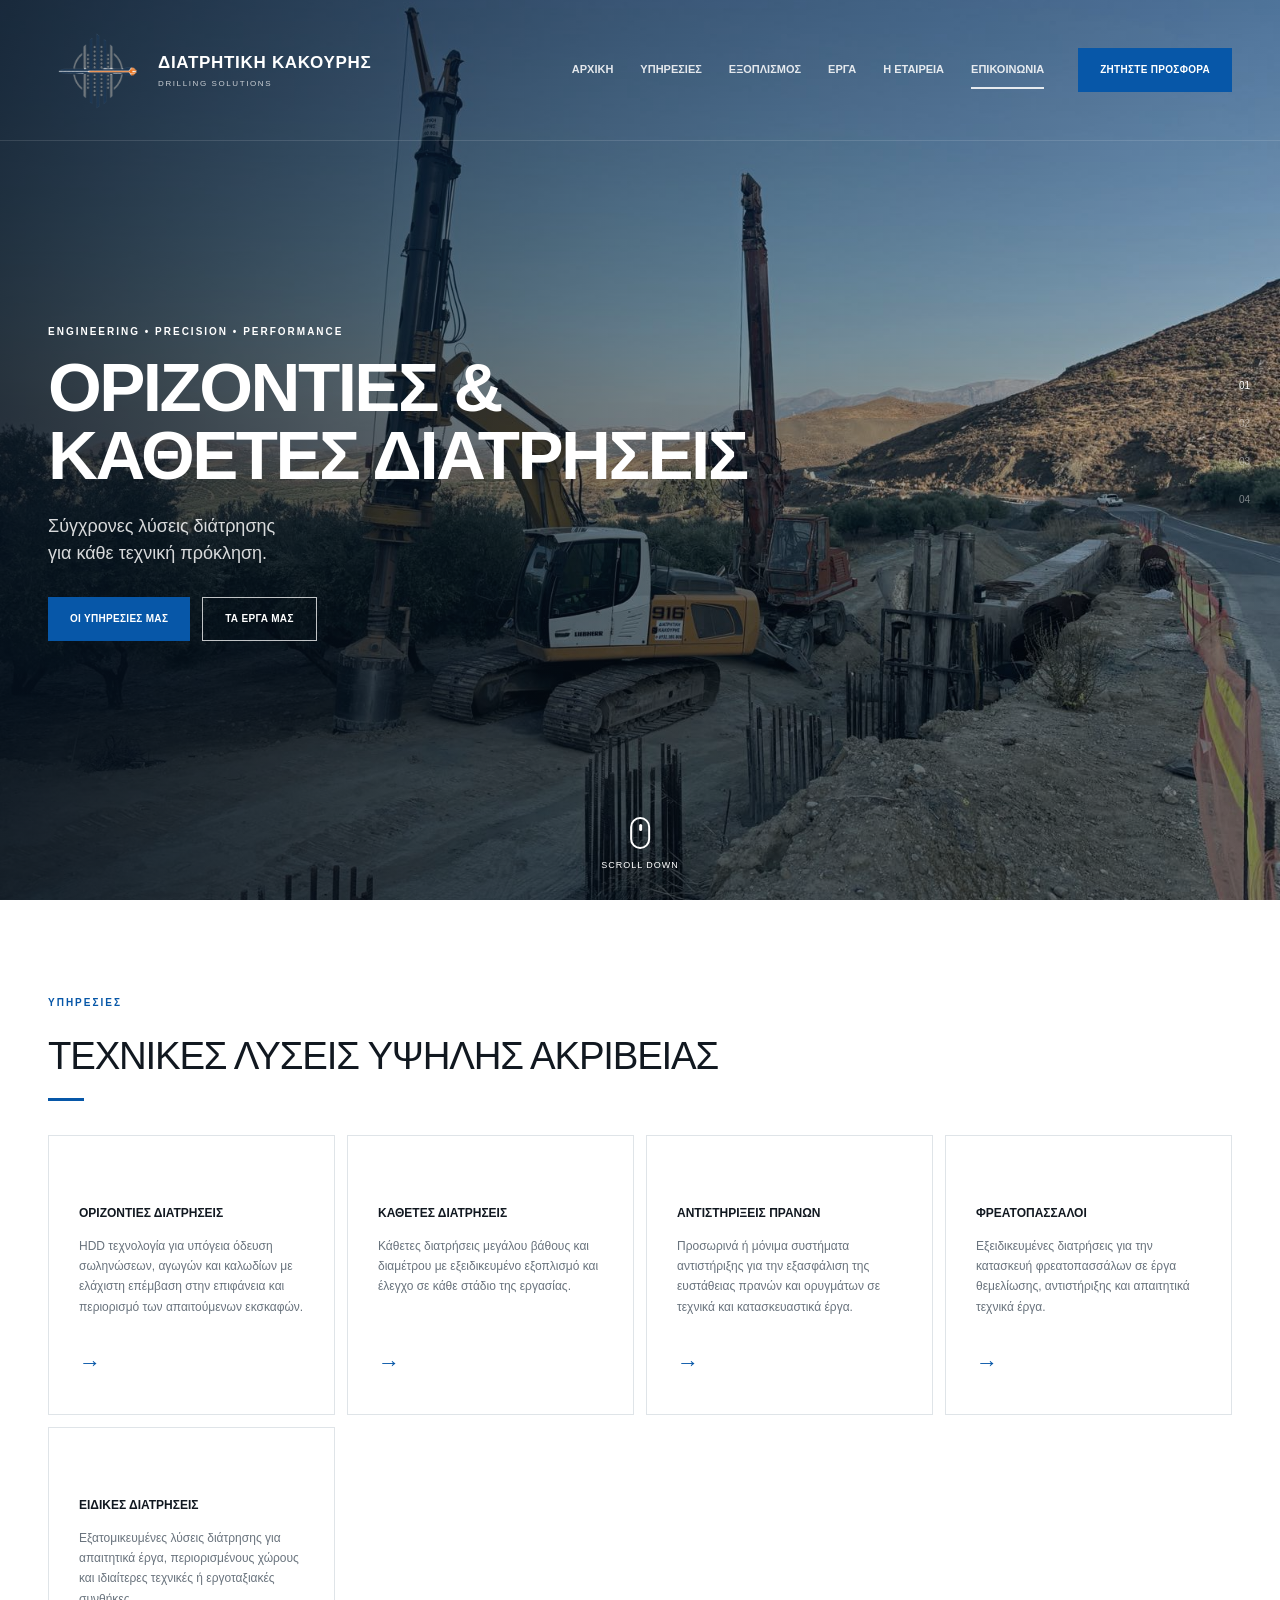
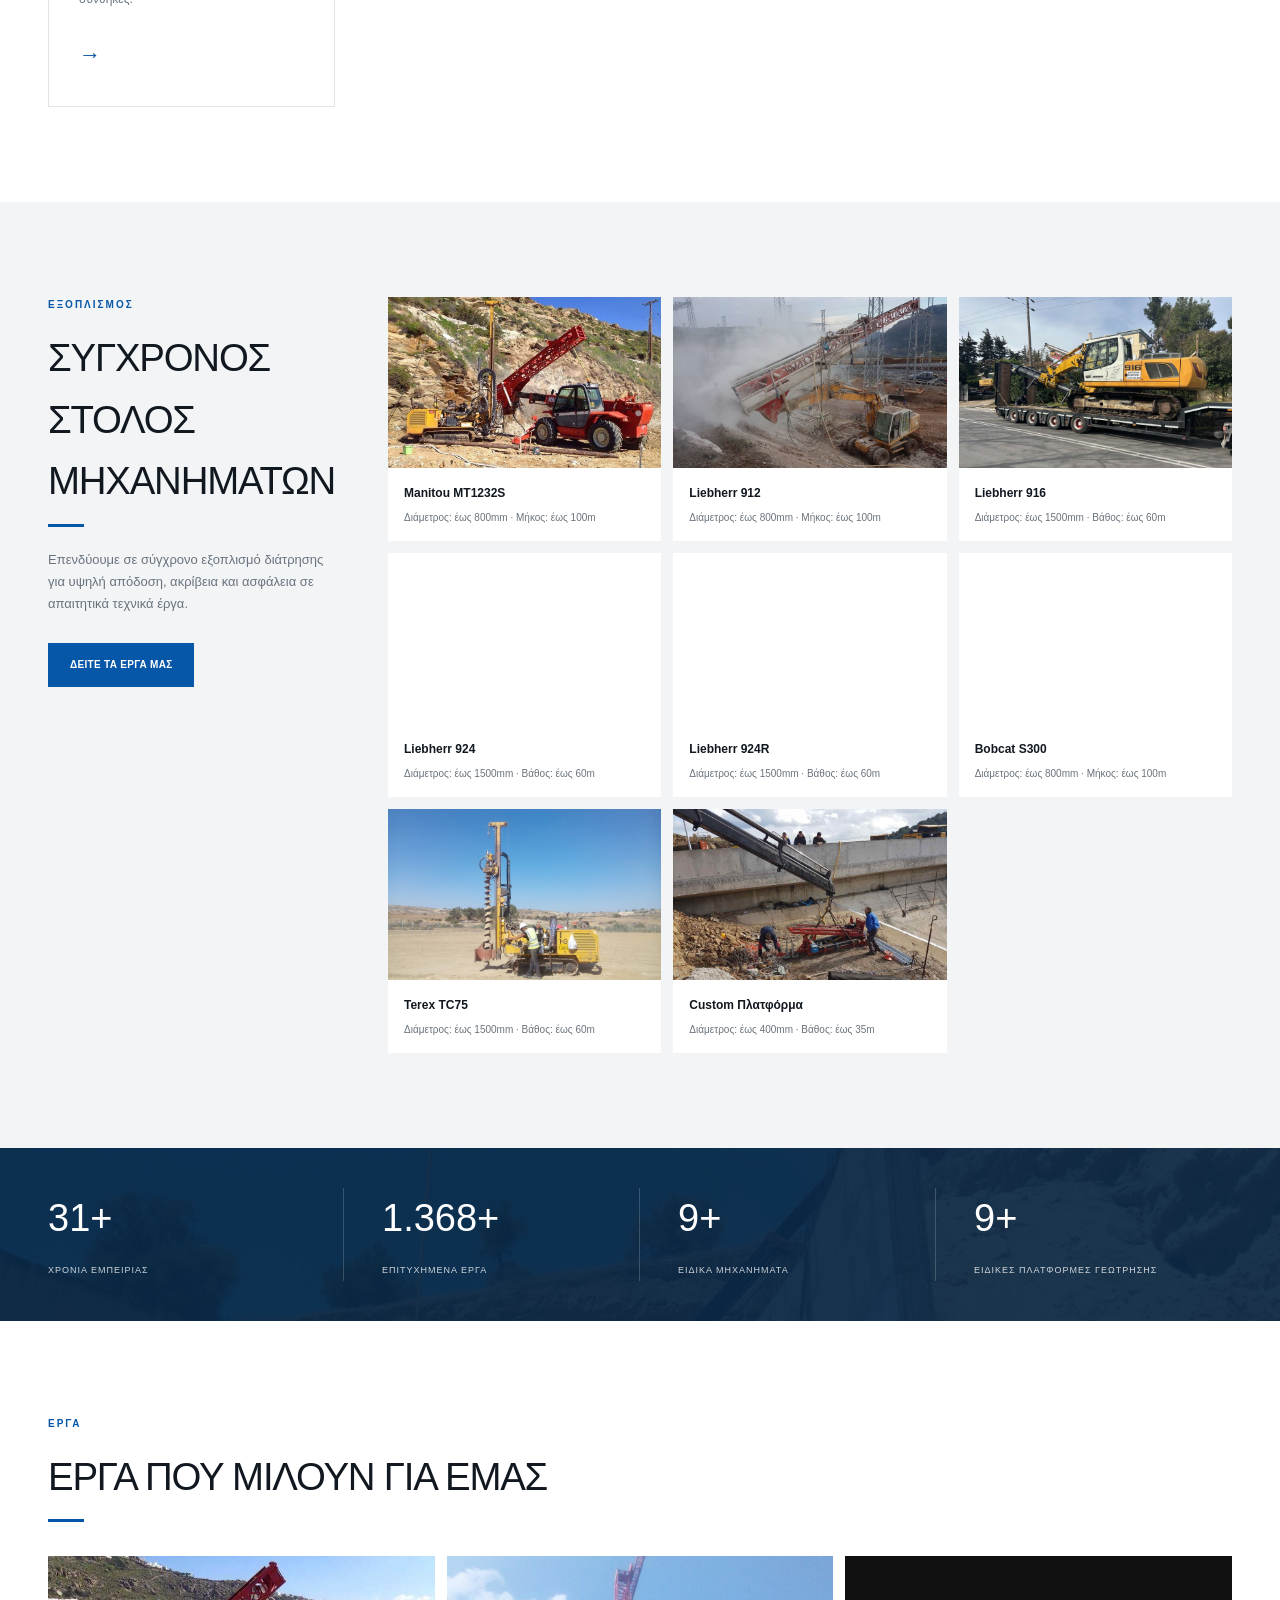
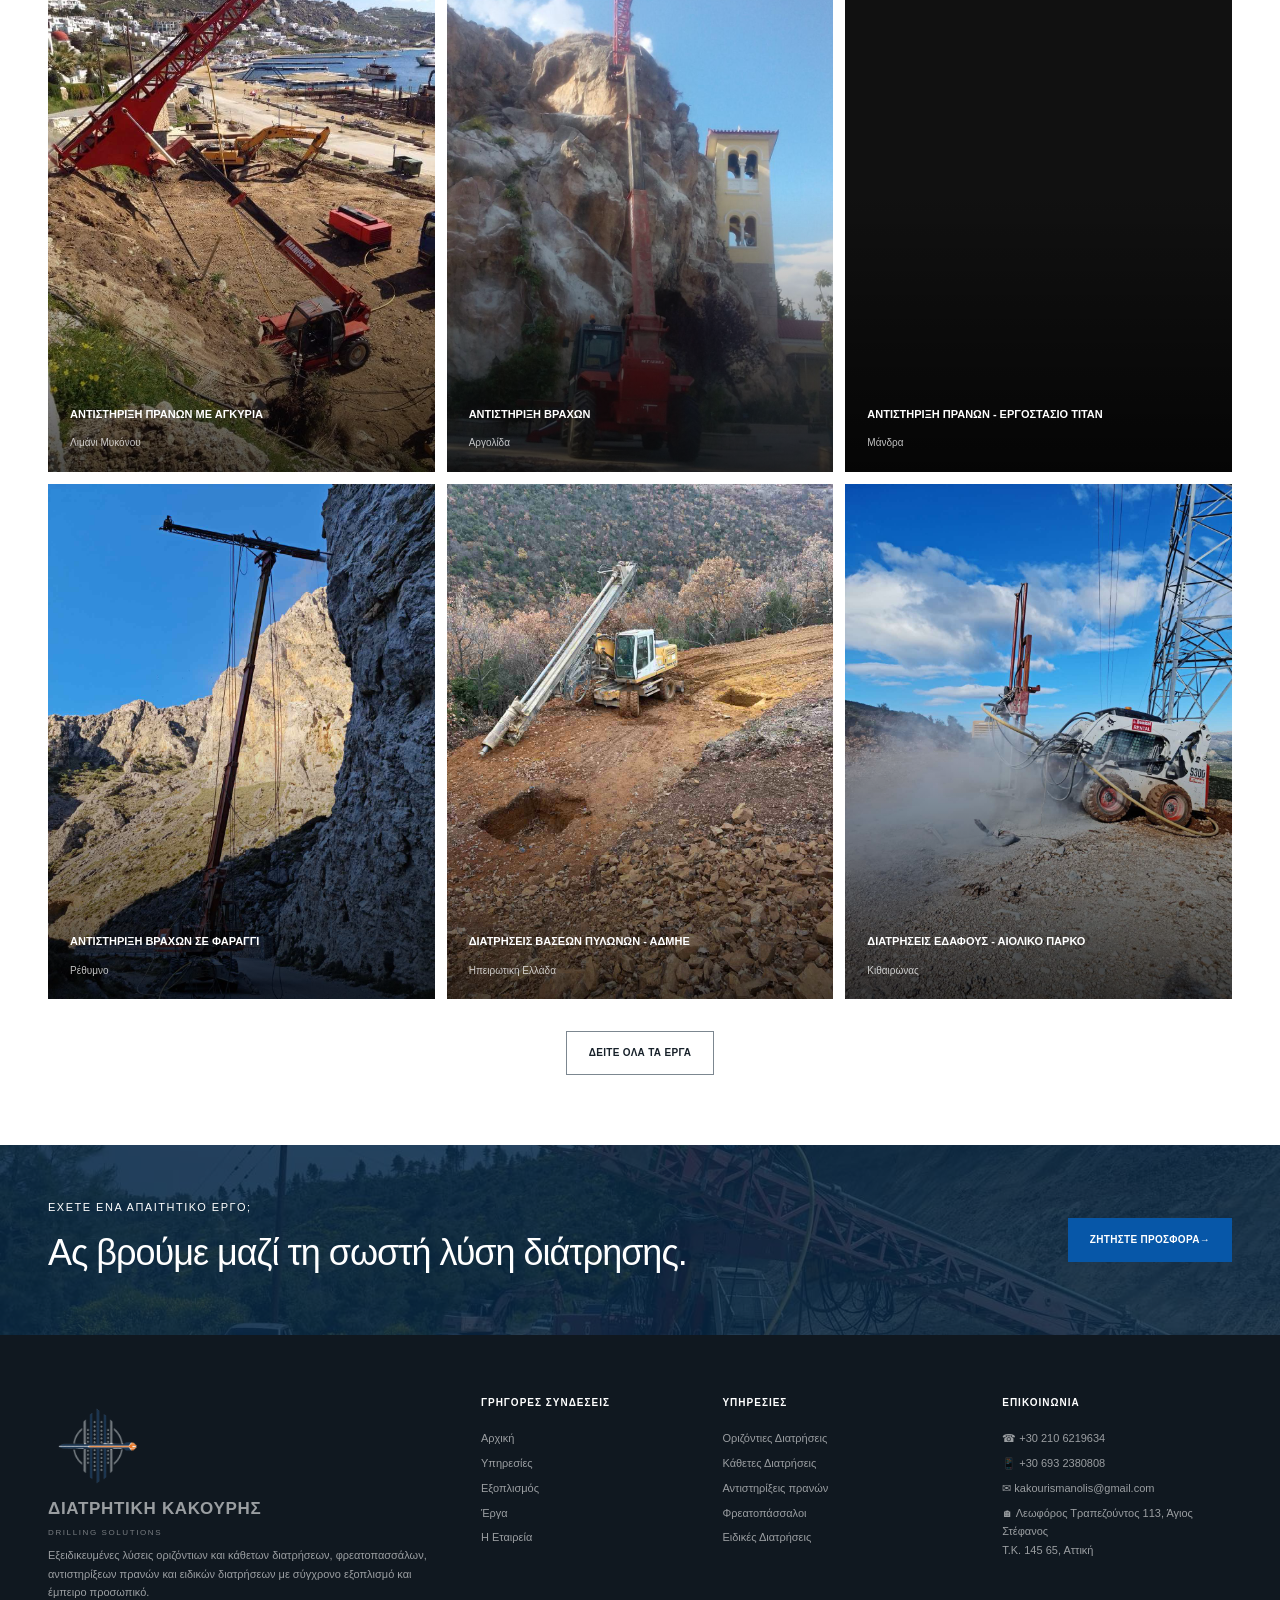
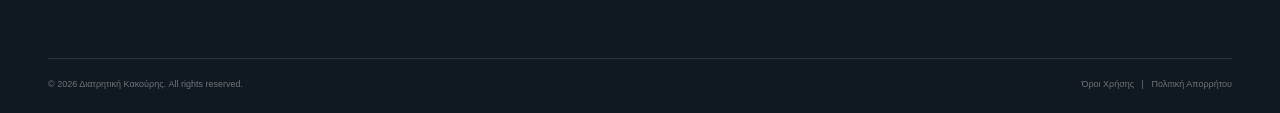
==== commit 3bfeeb28: "Enhance SEO, favicon, and accessibility features Updated SEO metadata, added favicon, and structured" ====
--- a/index.html
+++ b/index.html
@@ -8,17 +8,13 @@
     content="width=device-width, initial-scale=1.0"
   >
 
-  <!-- =========================================================
-       SEO
-  ========================================================== -->
-
   <title>
     Διατρητική Κακούρης | Οριζόντιες & Κάθετες Διατρήσεις
   </title>
 
   <meta
     name="description"
-    content="Διατρητική Κακούρης: οριζόντιες και κάθετες διατρήσεις, φρεατοπάσσαλοι, αντιστηρίξεις πρανών και ειδικές διατρήσεις με σύγχρονο εξοπλισμό."
+    content="Διατρητική Κακούρης — Οριζόντιες και κάθετες διατρήσεις, αντιστηρίξεις πρανών, φρεατοπάσσαλοι και ειδικές διατρήσεις. Σύγχρονος εξοπλισμός και τεχνογνωσία για απαιτητικά τεχνικά έργα."
   >
 
   <meta
@@ -36,10 +32,19 @@
     href="https://diatritiki-kakouris.gr/"
   >
 
-  <!-- =========================================================
-       OPEN GRAPH
-  ========================================================== -->
-
+  <!-- Favicon -->
+  <link
+    rel="icon"
+    type="image/png"
+    href="assets/icons/logo1.png"
+  >
+
+  <meta
+    name="theme-color"
+    content="#082846"
+  >
+
+  <!-- Open Graph -->
   <meta
     property="og:type"
     content="website"
@@ -57,7 +62,7 @@
 
   <meta
     property="og:description"
-    content="Οριζόντιες και κάθετες διατρήσεις, φρεατοπάσσαλοι, αντιστηρίξεις πρανών και ειδικές διατρήσεις."
+    content="Οριζόντιες και κάθετες διατρήσεις, αντιστηρίξεις πρανών, φρεατοπάσσαλοι και ειδικές διατρήσεις για απαιτητικά τεχνικά έργα."
   >
 
   <meta
@@ -77,13 +82,10 @@
 
   <meta
     property="og:image:alt"
-    content="Liebherr 916 - Διατρητική Κακούρης"
-  >
-
-  <!-- =========================================================
-       TWITTER / X
-  ========================================================== -->
-
+    content="Μηχάνημα διάτρησης Liebherr 916"
+  >
+
+  <!-- Twitter / X -->
   <meta
     name="twitter:card"
     content="summary_large_image"
@@ -96,7 +98,7 @@
 
   <meta
     name="twitter:description"
-    content="Εξειδικευμένες λύσεις οριζόντιων και κάθετων διατρήσεων με σύγχρονο εξοπλισμό."
+    content="Οριζόντιες και κάθετες διατρήσεις, αντιστηρίξεις πρανών, φρεατοπάσσαλοι και ειδικές διατρήσεις."
   >
 
   <meta
@@ -104,49 +106,16 @@
     content="https://diatritiki-kakouris.gr/assets/images/Liebherr-916-04.jpg"
   >
 
-  <!-- =========================================================
-       FONTS
-  ========================================================== -->
-
-  <link
-    rel="preconnect"
-    href="https://fonts.googleapis.com"
-  >
-
-  <link
-    rel="preconnect"
-    href="https://fonts.gstatic.com"
-    crossorigin
-  >
-
-  <link
-    href="https://fonts.googleapis.com/css2?family=Inter:wght@300;400;500;600;700;800&display=swap"
-    rel="stylesheet"
-  >
-
-  <!-- =========================================================
-       STYLES
-  ========================================================== -->
-
-  <link
-    rel="stylesheet"
-    href="style.css"
-  >
-
-  <!-- =========================================================
-       STRUCTURED DATA
-  ========================================================== -->
-
+  <!-- Local Business structured data -->
   <script type="application/ld+json">
   {
     "@context": "https://schema.org",
     "@type": "LocalBusiness",
-    "@id": "https://diatritiki-kakouris.gr/#business",
     "name": "Διατρητική Κακούρης",
     "url": "https://diatritiki-kakouris.gr/",
     "logo": "https://diatritiki-kakouris.gr/assets/icons/logo1.png",
     "image": "https://diatritiki-kakouris.gr/assets/images/Liebherr-916-04.jpg",
-    "description": "Εξειδικευμένες λύσεις οριζόντιων και κάθετων διατρήσεων, φρεατοπασσάλων, αντιστηρίξεων πρανών και ειδικών διατρήσεων.",
+    "description": "Οριζόντιες και κάθετες διατρήσεις, αντιστηρίξεις πρανών, φρεατοπάσσαλοι και ειδικές διατρήσεις για απαιτητικά τεχνικά έργα.",
     "telephone": "+302106219634",
     "email": "kakourismanolis@gmail.com",
     "address": {
@@ -158,52 +127,53 @@
       "addressCountry": "GR"
     },
     "areaServed": {
-      "@type": "Country",
-      "name": "Ελλάδα"
-    }
+      "@type": "AdministrativeArea",
+      "name": "Αττική"
+    },
+    "priceRange": "$$"
   }
   </script>
 
+  <!-- Main stylesheet -->
+  <link
+    rel="stylesheet"
+    href="style.css"
+  >
+
+  <!-- JavaScript -->
+  <script
+    src="script.js"
+    defer
+  ></script>
 </head>
 
 <body>
 
-  <!-- =========================================================
-       HEADER
-  ========================================================== -->
-
-  <header
-    class="site-header"
-    id="top"
-  >
-
+  <!-- HEADER -->
+  <header class="site-header" id="top">
     <div class="container nav-wrap">
 
       <a
         class="logo"
         href="#top"
-        aria-label="Διατρητική Κακούρης - Αρχική"
+        aria-label="Διατρητική Κακούρης αρχική"
       >
-
         <img
           src="assets/icons/logo1.png"
           alt="Λογότυπο Διατρητική Κακούρης"
           width="100"
           height="auto"
-          fetchpriority="high">
+          fetchpriority="high"
         >
 
         <span>
           <strong>ΔΙΑΤΡΗΤΙΚΗ ΚΑΚΟΥΡΗΣ</strong>
           <small>DRILLING SOLUTIONS</small>
         </span>
-
       </a>
-
 
       <button
         class="menu-toggle"
-        type="button"
         aria-label="Άνοιγμα μενού"
         aria-expanded="false"
         aria-controls="main-navigation"
@@ -213,146 +183,92 @@
         <span></span>
       </button>
 
-
       <nav
         class="main-nav"
         id="main-navigation"
         aria-label="Κύρια πλοήγηση"
       >
-
-        <a
-          class="active"
-          href="#top"
-        >
-          ΑΡΧΙΚΗ
-        </a>
-
-        <a href="#services">
-          ΥΠΗΡΕΣΙΕΣ
-        </a>
-
-        <a href="#equipment">
-          ΕΞΟΠΛΙΣΜΟΣ
-        </a>
-
-        <a href="#projects">
-          ΕΡΓΑ
-        </a>
-
-        <a href="#company">
-          Η ΕΤΑΙΡΕΙΑ
-        </a>
-
-        <a href="#contact">
-          ΕΠΙΚΟΙΝΩΝΙΑ
-        </a>
-
+        <a class="active" href="#top">ΑΡΧΙΚΗ</a>
+        <a href="#services">ΥΠΗΡΕΣΙΕΣ</a>
+        <a href="#equipment">ΕΞΟΠΛΙΣΜΟΣ</a>
+        <a href="#projects">ΕΡΓΑ</a>
+        <a href="#company">Η ΕΤΑΙΡΕΙΑ</a>
+        <a href="#contact">ΕΠΙΚΟΙΝΩΝΙΑ</a>
       </nav>
-
 
       <a
         class="nav-cta"
         href="mailto:kakourismanolis@gmail.com?subject=Αίτημα%20Προσφοράς"
-        aria-label="Ζητήστε προσφορά μέσω email"
       >
         ΖΗΤΗΣΤΕ ΠΡΟΣΦΟΡΑ
       </a>
 
     </div>
-
   </header>
 
 
   <main>
 
-    <!-- =======================================================
-         HERO
-    ======================================================== -->
-
-    <section
-      class="hero"
-      aria-labelledby="hero-title"
-    >
-
-      <img
+    <!-- HERO -->
+    <section class="hero" aria-labelledby="hero-title">
+
+      <video
         class="hero-video"
-        src="assets/images/Liebherr-916-04.jpg"
-        alt=""
-        width="1920"
-        height="1080"
-        fetchpriority="high"
-        decoding="async"
+        autoplay
+        muted
+        loop
+        playsinline
+        poster="assets/images/Liebherr-916-04.jpg"
         aria-hidden="true"
       >
-
-      <div
-        class="hero-overlay"
-        aria-hidden="true"
-      ></div>
-
+        <!--
+        <source
+          src="assets/video/hero-dummy.mp4"
+          type="video/mp4"
+        >
+        -->
+      </video>
+
+      <div class="hero-overlay"></div>
 
       <div class="container hero-content reveal">
 
         <p class="eyebrow">
           ENGINEERING • PRECISION • PERFORMANCE
         </p>
-
 
         <h1 id="hero-title">
           ΟΡΙΖΟΝΤΙΕΣ &amp;<br>
           ΚΑΘΕΤΕΣ ΔΙΑΤΡΗΣΕΙΣ
         </h1>
 
-
         <p class="hero-subtitle">
           Σύγχρονες λύσεις διάτρησης<br>
           για κάθε τεχνική πρόκληση.
         </p>
 
-
         <div class="hero-actions">
-
-          <a
-            class="btn btn-primary"
-            href="#services"
-          >
+          <a class="btn btn-primary" href="#services">
             ΟΙ ΥΠΗΡΕΣΙΕΣ ΜΑΣ
           </a>
 
-          <a
-            class="btn btn-outline"
-            href="#projects"
-          >
+          <a class="btn btn-outline" href="#projects">
             ΤΑ ΕΡΓΑ ΜΑΣ
           </a>
-
         </div>
 
       </div>
-
 
       <a
         class="scroll-cue"
         href="#services"
         aria-label="Μετάβαση στις υπηρεσίες"
       >
-
-        <span
-          class="mouse"
-          aria-hidden="true"
-        ></span>
-
-        <span>
-          SCROLL DOWN
-        </span>
-
+        <span class="mouse"></span>
+        <span>SCROLL DOWN</span>
       </a>
 
-
-      <div
-        class="hero-index"
-        aria-hidden="true"
-      >
+      <div class="hero-index" aria-hidden="true">
         <span>01</span>
         <span>02</span>
         <span>03</span>
@@ -362,10 +278,7 @@
     </section>
 
 
-    <!-- =======================================================
-         SERVICES
-    ======================================================== -->
-
+    <!-- SERVICES -->
     <section
       class="section services"
       id="services"
@@ -384,24 +297,16 @@
             ΤΕΧΝΙΚΕΣ ΛΥΣΕΙΣ ΥΨΗΛΗΣ ΑΚΡΙΒΕΙΑΣ
           </h2>
 
-          <span
-            class="heading-line"
-            aria-hidden="true"
-          ></span>
+          <span class="heading-line"></span>
 
         </div>
 
 
         <div class="service-grid">
 
-          <!-- HORIZONTAL DRILLING -->
-
           <article class="service-card reveal">
 
-            <div
-              class="service-icon"
-              aria-hidden="true"
-            ></div>
+            <div class="service-icon" aria-hidden="true"></div>
 
             <h3>
               ΟΡΙΖΟΝΤΙΕΣ ΔΙΑΤΡΗΣΕΙΣ
@@ -423,14 +328,9 @@
           </article>
 
 
-          <!-- VERTICAL DRILLING -->
-
           <article class="service-card reveal">
 
-            <div
-              class="service-icon"
-              aria-hidden="true"
-            ></div>
+            <div class="service-icon" aria-hidden="true"></div>
 
             <h3>
               ΚΑΘΕΤΕΣ ΔΙΑΤΡΗΣΕΙΣ
@@ -452,14 +352,9 @@
           </article>
 
 
-          <!-- SLOPE STABILIZATION -->
-
           <article class="service-card reveal">
 
-            <div
-              class="service-icon"
-              aria-hidden="true"
-            ></div>
+            <div class="service-icon" aria-hidden="true"></div>
 
             <h3>
               ΑΝΤΙΣΤΗΡΙΞΕΙΣ ΠΡΑΝΩΝ
@@ -481,14 +376,9 @@
           </article>
 
 
-          <!-- PILES -->
-
           <article class="service-card reveal">
 
-            <div
-              class="service-icon"
-              aria-hidden="true"
-            ></div>
+            <div class="service-icon" aria-hidden="true"></div>
 
             <h3>
               ΦΡΕΑΤΟΠΑΣΣΑΛΟΙ
@@ -510,14 +400,9 @@
           </article>
 
 
-          <!-- SPECIAL DRILLING -->
-
           <article class="service-card reveal">
 
-            <div
-              class="service-icon"
-              aria-hidden="true"
-            ></div>
+            <div class="service-icon" aria-hidden="true"></div>
 
             <h3>
               ΕΙΔΙΚΕΣ ΔΙΑΤΡΗΣΕΙΣ
@@ -545,10 +430,7 @@
     </section>
 
 
-    <!-- =======================================================
-         EQUIPMENT
-    ======================================================== -->
-
+    <!-- EQUIPMENT -->
     <section
       class="section equipment"
       id="equipment"
@@ -567,10 +449,7 @@
             ΣΥΓΧΡΟΝΟΣ ΣΤΟΛΟΣ ΜΗΧΑΝΗΜΑΤΩΝ
           </h2>
 
-          <span
-            class="heading-line"
-            aria-hidden="true"
-          ></span>
+          <span class="heading-line"></span>
 
           <p>
             Επενδύουμε σε σύγχρονο εξοπλισμό διάτρησης για
@@ -578,10 +457,7 @@
             τεχνικά έργα.
           </p>
 
-          <a
-            class="btn btn-primary"
-            href="#projects"
-          >
+          <a class="btn btn-primary" href="#projects">
             ΔΕΙΤΕ ΤΑ ΕΡΓΑ ΜΑΣ
           </a>
 
@@ -590,10 +466,7 @@
 
         <div class="equipment-grid">
 
-          <!-- MANITOU -->
-
           <article class="machine reveal">
-
             <img
               src="assets/images/Manitou-MT1232S-02c.jpg"
               alt="Manitou MT1232S μηχάνημα διάτρησης"
@@ -601,24 +474,16 @@
               decoding="async"
               onclick="openLightbox(this.src, this.alt)"
             >
-
             <div>
-              <h3>
-                Manitou MT1232S
-              </h3>
-
+              <h3>Manitou MT1232S</h3>
               <p>
                 Διάμετρος: έως 800mm · Μήκος: έως 100m
               </p>
             </div>
-
-          </article>
-
-
-          <!-- LIEBHERR 912 -->
+          </article>
+
 
           <article class="machine reveal">
-
             <img
               src="assets/images/Liebherr-912-01c.jpg"
               alt="Liebherr 912 μηχάνημα διάτρησης"
@@ -626,24 +491,16 @@
               decoding="async"
               onclick="openLightbox(this.src, this.alt)"
             >
-
             <div>
-              <h3>
-                Liebherr 912
-              </h3>
-
+              <h3>Liebherr 912</h3>
               <p>
                 Διάμετρος: έως 800mm · Μήκος: έως 100m
               </p>
             </div>
-
-          </article>
-
-
-          <!-- LIEBHERR 916 -->
+          </article>
+
 
           <article class="machine reveal">
-
             <img
               src="assets/images/Liebherr-916-01c.jpg"
               alt="Liebherr 916 γεωτρύπανο"
@@ -651,24 +508,16 @@
               decoding="async"
               onclick="openLightbox(this.src, this.alt)"
             >
-
             <div>
-              <h3>
-                Liebherr 916
-              </h3>
-
+              <h3>Liebherr 916</h3>
               <p>
                 Διάμετρος: έως 1500mm · Βάθος: έως 60m
               </p>
             </div>
-
-          </article>
-
-
-          <!-- LIEBHERR 924 -->
+          </article>
+
 
           <article class="machine reveal">
-
             <img
               src="assets/images/Liebherr-924-01c.jpg"
               alt="Liebherr 924 γεωτρύπανο για κάθετες διατρήσεις"
@@ -676,24 +525,16 @@
               decoding="async"
               onclick="openLightbox(this.src, this.alt)"
             >
-
             <div>
-              <h3>
-                Liebherr 924
-              </h3>
-
+              <h3>Liebherr 924</h3>
               <p>
                 Διάμετρος: έως 1500mm · Βάθος: έως 60m
               </p>
             </div>
-
-          </article>
-
-
-          <!-- LIEBHERR 924R -->
+          </article>
+
 
           <article class="machine reveal">
-
             <img
               src="assets/images/Liebherr-924r-03c.jpg"
               alt="Liebherr 924R μηχάνημα διάτρησης"
@@ -701,24 +542,16 @@
               decoding="async"
               onclick="openLightbox(this.src, this.alt)"
             >
-
             <div>
-              <h3>
-                Liebherr 924R
-              </h3>
-
+              <h3>Liebherr 924R</h3>
               <p>
                 Διάμετρος: έως 1500mm · Βάθος: έως 60m
               </p>
             </div>
-
-          </article>
-
-
-          <!-- BOBCAT -->
+          </article>
+
 
           <article class="machine reveal">
-
             <img
               src="assets/images/Bobcat-S300-03c.jpg"
               alt="Bobcat S300 μηχάνημα έργου"
@@ -726,24 +559,16 @@
               decoding="async"
               onclick="openLightbox(this.src, this.alt)"
             >
-
             <div>
-              <h3>
-                Bobcat S300
-              </h3>
-
+              <h3>Bobcat S300</h3>
               <p>
                 Διάμετρος: έως 800mm · Μήκος: έως 100m
               </p>
             </div>
-
-          </article>
-
-
-          <!-- TEREX -->
+          </article>
+
 
           <article class="machine reveal">
-
             <img
               src="assets/images/Terex-TC75-02c.jpg"
               alt="Terex TC75 μηχάνημα διάτρησης"
@@ -751,24 +576,16 @@
               decoding="async"
               onclick="openLightbox(this.src, this.alt)"
             >
-
             <div>
-              <h3>
-                Terex TC75
-              </h3>
-
+              <h3>Terex TC75</h3>
               <p>
                 Διάμετρος: έως 1500mm · Βάθος: έως 60m
               </p>
             </div>
-
-          </article>
-
-
-          <!-- CUSTOM PLATFORM -->
+          </article>
+
 
           <article class="machine reveal">
-
             <img
               src="assets/images/Machine-03c.jpg"
               alt="Ειδική πλατφόρμα γεώτρησης και διάτρησης"
@@ -776,17 +593,12 @@
               decoding="async"
               onclick="openLightbox(this.src, this.alt)"
             >
-
             <div>
-              <h3>
-                Custom Πλατφόρμα
-              </h3>
-
+              <h3>Custom Πλατφόρμα</h3>
               <p>
                 Διάμετρος: έως 400mm · Βάθος: έως 35m
               </p>
             </div>
-
           </article>
 
         </div>
@@ -796,25 +608,17 @@
     </section>
 
 
-    <!-- =======================================================
-         COMPANY / STATS
-    ======================================================== -->
-
+    <!-- STATS -->
     <section
       class="stats"
       id="company"
       aria-labelledby="company-stats-title"
     >
 
-      <h2
-        id="company-stats-title"
-        class="visually-hidden"
-      >
-        Διατρητική Κακούρης σε αριθμούς
-      </h2>
-
-
       <div class="container stats-grid">
+
+
+
 
         <div class="stat reveal">
 
@@ -884,10 +688,7 @@
     </section>
 
 
-    <!-- =======================================================
-         PROJECTS
-    ======================================================== -->
-
+    <!-- PROJECTS -->
     <section
       class="section projects"
       id="projects"
@@ -906,185 +707,110 @@
             ΕΡΓΑ ΠΟΥ ΜΙΛΟΥΝ ΓΙΑ ΕΜΑΣ
           </h2>
 
-          <span
-            class="heading-line"
-            aria-hidden="true"
-          ></span>
+          <span class="heading-line"></span>
 
         </div>
 
 
         <div class="project-grid">
 
-          <!-- MYKONOS -->
-
           <article class="project reveal">
-
             <img
               src="assets/images/Project-Mykonos.jpg"
-              alt="Αντιστήριξη πρανών με διατρήσεις αγκυρίων στο λιμάνι Μυκόνου"
-              loading="lazy"
-              decoding="async"
-              onclick="openLightbox(this.src, this.alt)"
-            >
-
+              alt="Αντιστήριξη πρανών με διατρήσεις αγκυρίων"
+              loading="lazy"
+              decoding="async"
+              onclick="openLightbox(this.src, this.alt)"
+            >
             <div class="project-info">
-
-              <h3>
-                ΑΝΤΙΣΤΗΡΙΞΗ ΠΡΑΝΩΝ ΜΕ ΑΓΚΥΡΙΑ
-              </h3>
-
-              <span>
-                Λιμάνι Μυκόνου
-              </span>
-
-            </div>
-
-          </article>
-
-
-          <!-- ARGOLIDA -->
+              <h3>ΑΝΤΙΣΤΗΡΙΞΗ ΠΡΑΝΩΝ ΜΕ ΑΓΚΥΡΙΑ</h3>
+              <span>Λιμάνι Μυκόνου</span>
+            </div>
+          </article>
+
 
           <article class="project reveal">
-
             <img
               src="assets/images/Project-Argolida.jpg"
-              alt="Αντιστήριξη βράχων σε Ιερό Ναό στην Αργολίδα"
+              alt="Αντιστήριξη βράχων σε Ιερό Ναό"
               width="960"
               height="1280"
               loading="lazy"
               decoding="async"
               onclick="openLightbox(this.src, this.alt)"
             >
-
             <div class="project-info">
-
-              <h3>
-                ΑΝΤΙΣΤΗΡΙΞΗ ΒΡΑΧΩΝ
-              </h3>
-
-              <span>
-                Αργολίδα
-              </span>
-
-            </div>
-
-          </article>
-
-
-          <!-- MANDRA -->
+              <h3>ΑΝΤΙΣΤΗΡΙΞΗ ΒΡΑΧΩΝ</h3>
+              <span>Αργολίδα</span>
+            </div>
+          </article>
+
 
           <article class="project reveal">
-
             <img
               src="assets/images/Project-Mandra.jpg"
-              alt="Αντιστήριξη πρανών στο εργοστάσιο ΤΙΤΑΝ στη Μάνδρα"
+              alt="Αντιστήριξη πρανών - Εργοστάσιο ΤΙΤΑΝ"
               width="1200"
               height="1600"
               loading="lazy"
               decoding="async"
               onclick="openLightbox(this.src, this.alt)"
             >
-
             <div class="project-info">
-
-              <h3>
-                ΑΝΤΙΣΤΗΡΙΞΗ ΠΡΑΝΩΝ - ΕΡΓΟΣΤΑΣΙΟ ΤΙΤΑΝ
-              </h3>
-
-              <span>
-                Μάνδρα
-              </span>
-
-            </div>
-
-          </article>
-
-
-          <!-- RETHYMNO -->
+              <h3>ΑΝΤΙΣΤΗΡΙΞΗ ΠΡΑΝΩΝ - ΕΡΓΟΣΤΑΣΙΟ ΤΙΤΑΝ</h3>
+              <span>Μάνδρα</span>
+            </div>
+          </article>
+
 
           <article class="project reveal">
-
             <img
               src="assets/images/Project-Rethymno.jpg"
-              alt="Αντιστήριξη βράχων σε φαράγγι στο Ρέθυμνο"
+              alt="Αντιστήριξη βράχων σε φαράγγι"
               width="1200"
               height="1600"
               loading="lazy"
               decoding="async"
               onclick="openLightbox(this.src, this.alt)"
             >
-
             <div class="project-info">
-
-              <h3>
-                ΑΝΤΙΣΤΗΡΙΞΗ ΒΡΑΧΩΝ ΣΕ ΦΑΡΑΓΓΙ
-              </h3>
-
-              <span>
-                Ρέθυμνο
-              </span>
-
-            </div>
-
-          </article>
-
-
-          <!-- ADMIE -->
+              <h3>ΑΝΤΙΣΤΗΡΙΞΗ ΒΡΑΧΩΝ ΣΕ ΦΑΡΑΓΓΙ</h3>
+              <span>Ρέθυμνο</span>
+            </div>
+          </article>
+
 
           <article class="project reveal">
-
             <img
               src="assets/images/Project-Admie.jpg"
-              alt="Διατρήσεις βάσεων πυλώνων για έργο του ΑΔΜΗΕ"
+              alt="Διατρήσεις βάσεων πυλώνων"
               width="1200"
               height="1600"
               loading="lazy"
               decoding="async"
               onclick="openLightbox(this.src, this.alt)"
             >
-
             <div class="project-info">
-
-              <h3>
-                ΔΙΑΤΡΗΣΕΙΣ ΒΑΣΕΩΝ ΠΥΛΩΝΩΝ - ΑΔΜΗΕ
-              </h3>
-
-              <span>
-                Ηπειρωτική Ελλάδα
-              </span>
-
-            </div>
-
-          </article>
-
-
-          <!-- KITHAIRONA -->
+              <h3>ΔΙΑΤΡΗΣΕΙΣ ΒΑΣΕΩΝ ΠΥΛΩΝΩΝ - ΑΔΜΗΕ</h3>
+              <span>Ηπειρωτική Ελλάδα</span>
+            </div>
+          </article>
+
 
           <article class="project reveal">
-
             <img
               src="assets/images/Project-Kithaironas.jpg"
-              alt="Διατρήσεις εδάφους για αιολικό πάρκο στον Κιθαιρώνα"
+              alt="Διατρήσεις εδάφους - αιολικό πάρκο"
               width="1200"
               height="1600"
               loading="lazy"
               decoding="async"
               onclick="openLightbox(this.src, this.alt)"
             >
-
             <div class="project-info">
-
-              <h3>
-                ΔΙΑΤΡΗΣΕΙΣ ΕΔΑΦΟΥΣ - ΑΙΟΛΙΚΟ ΠΑΡΚΟ
-              </h3>
-
-              <span>
-                Κιθαιρώνας
-              </span>
-
-            </div>
-
+              <h3>ΔΙΑΤΡΗΣΕΙΣ ΕΔΑΦΟΥΣ - ΑΙΟΛΙΚΟ ΠΑΡΚΟ</h3>
+              <span>Κιθαιρώνας</span>
+            </div>
           </article>
 
         </div>
@@ -1106,21 +832,14 @@
     </section>
 
 
-    <!-- =======================================================
-         CONTACT CTA
-    ======================================================== -->
-
+    <!-- CONTACT CTA -->
     <section
       class="cta"
       id="contact"
       aria-labelledby="contact-title"
     >
 
-      <div
-        class="cta-bg"
-        aria-hidden="true"
-      ></div>
-
+      <div class="cta-bg"></div>
 
       <div class="container cta-content reveal">
 
@@ -1152,22 +871,18 @@
   </main>
 
 
-  <!-- =========================================================
-       FOOTER
-  ========================================================== -->
-
+  <!-- FOOTER -->
   <footer class="footer">
 
     <div class="container footer-grid">
 
-      <!-- COMPANY -->
 
       <div>
 
         <a
           class="logo footer-logo"
           href="#top"
-          aria-label="Διατρητική Κακούρης - Αρχική"
+          aria-label="Διατρητική Κακούρης αρχική"
         >
 
           <img
@@ -1195,44 +910,22 @@
       </div>
 
 
-      <!-- QUICK LINKS -->
-
       <div>
 
-        <h4>
-          ΓΡΗΓΟΡΕΣ ΣΥΝΔΕΣΕΙΣ
-        </h4>
-
-        <a href="#top">
-          Αρχική
-        </a>
-
-        <a href="#services">
-          Υπηρεσίες
-        </a>
-
-        <a href="#equipment">
-          Εξοπλισμός
-        </a>
-
-        <a href="#projects">
-          Έργα
-        </a>
-
-        <a href="#company">
-          Η Εταιρεία
-        </a>
+        <h4>ΓΡΗΓΟΡΕΣ ΣΥΝΔΕΣΕΙΣ</h4>
+
+        <a href="#top">Αρχική</a>
+        <a href="#services">Υπηρεσίες</a>
+        <a href="#equipment">Εξοπλισμός</a>
+        <a href="#projects">Έργα</a>
+        <a href="#company">Η Εταιρεία</a>
 
       </div>
 
 
-      <!-- SERVICES -->
-
       <div>
 
-        <h4>
-          ΥΠΗΡΕΣΙΕΣ
-        </h4>
+        <h4>ΥΠΗΡΕΣΙΕΣ</h4>
 
         <a href="#services">
           Οριζόντιες Διατρήσεις
@@ -1257,34 +950,22 @@
       </div>
 
 
-      <!-- CONTACT -->
-
       <div>
 
-        <h4>
-          ΕΠΙΚΟΙΝΩΝΙΑ
-        </h4>
-
-
-        <a
-          href="tel:+302106219634"
-          aria-label="Καλέστε στο σταθερό τηλέφωνο 210 6219634"
-        >
+        <h4>ΕΠΙΚΟΙΝΩΝΙΑ</h4>
+
+
+        <a href="tel:+302106219634">
           ☎ +30 210 6219634
         </a>
 
 
-        <a
-          href="tel:+306932380808"
-          aria-label="Καλέστε στο κινητό 693 2380808"
-        >
+        <a href="tel:+306932380808">
           📱 +30 693 2380808
         </a>
 
 
-        <a
-          href="mailto:kakourismanolis@gmail.com"
-        >
+        <a href="mailto:kakourismanolis@gmail.com">
           ✉ kakourismanolis@gmail.com
         </a>
 
@@ -1295,7 +976,7 @@
           rel="noopener noreferrer"
           aria-label="Άνοιγμα διεύθυνσης Διατρητική Κακούρης στο Google Maps"
         >
-          📍 Λεωφόρος Τραπεζούντος 113,<br>
+          🏠︎ Λεωφόρος Τραπεζούντος 113,
           Άγιος Στέφανος<br>
           Τ.Κ. 145 65, Αττική
         </a>
@@ -1320,23 +1001,18 @@
   </footer>
 
 
-  <!-- =========================================================
-       LIGHTBOX
-  ========================================================== -->
-
+  <!-- LIGHTBOX -->
   <div
     class="lightbox"
     id="lightbox"
     role="dialog"
     aria-modal="true"
     aria-label="Προβολή εικόνας"
-    aria-hidden="true"
     onclick="closeLightbox()"
   >
 
     <button
       class="lightbox-close"
-      type="button"
       onclick="event.stopPropagation(); closeLightbox()"
       aria-label="Κλείσιμο εικόνας"
     >
@@ -1353,12 +1029,5 @@
 
   </div>
 
-
-  <!-- =========================================================
-       JAVASCRIPT
-  ========================================================== -->
-
-  <script src="script.js"></script>
-
 </body>
 </html>
--- a/style.css
+++ b/style.css
@@ -1,46 +1,58 @@
+/* =========================================================
+   LOCAL FONT — INTER
+   ========================================================= */
+
+@font-face {
+  font-family: "Inter";
+  src: url("assets/fonts/InterVariable.woff2") format("woff2");
+  font-style: normal;
+  font-weight: 100 900;
+  font-display: swap;
+}
+
+
+/* =========================================================
+   ROOT VARIABLES
+   ========================================================= */
+
 :root {
   --blue: #0757a8;
-  --blue-dark: #06498f;
   --navy: #082846;
-  --navy-dark: #071725;
   --ink: #111820;
   --muted: #69737d;
   --line: #dfe4e8;
   --light: #f2f4f6;
   --white: #fff;
   --max: 1320px;
-  --header-height: 82px;
-}
+}
+
 
 /* =========================================================
    RESET
-========================================================= */
-
-*,
-*::before,
-*::after {
+   ========================================================= */
+
+* {
   box-sizing: border-box;
 }
 
 html {
   scroll-behavior: smooth;
-  scroll-padding-top: 90px;
 }
 
 body {
   margin: 0;
-  font-family: Inter, Arial, sans-serif;
+  font-family: "Inter", Arial, sans-serif;
   color: var(--ink);
   background: var(--white);
-  overflow-x: hidden;
-}
-
-body.lightbox-open {
-  overflow: hidden;
-}
-
-img {
+  line-height: 1.6;
+  -webkit-font-smoothing: antialiased;
+  text-rendering: optimizeLegibility;
+}
+
+img,
+video {
   max-width: 100%;
+  height: auto;
 }
 
 button,
@@ -50,71 +62,48 @@
   font: inherit;
 }
 
-button {
-  cursor: pointer;
-}
-
 a {
+  text-decoration: none;
   color: inherit;
-  text-decoration: none;
-}
-
-a:focus-visible,
-button:focus-visible {
-  outline: 3px solid rgba(7, 87, 168, 0.45);
-  outline-offset: 4px;
+}
+
+:focus-visible {
+  outline: 3px solid var(--blue);
+  outline-offset: 3px;
 }
 
 .container {
   width: min(calc(100% - 96px), var(--max));
-  margin-inline: auto;
-}
-
-.visually-hidden {
-  position: absolute !important;
-  width: 1px !important;
-  height: 1px !important;
-  padding: 0 !important;
-  margin: -1px !important;
-  overflow: hidden !important;
-  clip: rect(0, 0, 0, 0) !important;
-  white-space: nowrap !important;
-  border: 0 !important;
-}
-
-/* =========================================================
+  margin: auto;
+}
+
+/* =========================
    HEADER
-========================================================= */
+========================= */
 
 .site-header {
   position: absolute;
-  z-index: 100;
+  z-index: 20;
   top: 0;
   left: 0;
   right: 0;
-  color: var(--white);
+  color: #fff;
   padding: 20px 0;
   border-bottom: 1px solid rgba(255, 255, 255, 0.12);
-  transition:
-    background-color 0.35s ease,
-    backdrop-filter 0.35s ease,
-    padding 0.35s ease,
-    box-shadow 0.35s ease;
+  transition: 0.35s;
 }
 
 .site-header.scrolled {
   position: fixed;
   background: rgba(7, 23, 38, 0.94);
-  backdrop-filter: blur(14px);
-  -webkit-backdrop-filter: blur(14px);
+  backdrop-filter: blur(12px);
   padding: 12px 0;
-  box-shadow: 0 8px 30px rgba(0, 0, 0, 0.12);
 }
 
 .nav-wrap {
   display: flex;
   align-items: center;
-  gap: 30px;
+  gap: 34px;
 }
 
 .logo {
@@ -122,67 +111,65 @@
   align-items: center;
   gap: 10px;
   margin-right: auto;
-  min-width: 0;
-}
-
-.logo img {
-  display: block;
-  width: 100px;
-  height: auto;
-  flex: 0 0 auto;
+}
+
+.logo-mark {
+  width: 30px;
+  height: 30px;
+  border: 2px solid currentColor;
+  display: grid;
+  place-items: center;
+  font-size: 17px;
 }
 
 .logo strong {
   display: block;
   font-size: 17px;
-  line-height: 1.1;
   letter-spacing: 0.7px;
-  white-space: nowrap;
+}
+
+.logo img {
+  max-width: 100%;
+  height: auto;
+  width: 100px;
+  display: block;
 }
 
 .logo small {
   display: block;
-  margin-top: 3px;
   font-size: 8px;
-  line-height: 1;
   letter-spacing: 1.6px;
+  margin-top: 2px;
   opacity: 0.75;
 }
 
 .main-nav {
   display: flex;
-  align-items: center;
   gap: 27px;
   font-size: 11px;
   font-weight: 600;
 }
 
 .main-nav a {
+  opacity: 0.86;
   position: relative;
   padding: 10px 0;
-  white-space: nowrap;
-  opacity: 0.86;
-  transition: opacity 0.25s ease;
-}
-
-.main-nav a::after {
+  white-space:nowrap;
+}
+
+.main-nav a:after {
   content: "";
   position: absolute;
   left: 0;
-  bottom: 3px;
+  bottom: 0;
   width: 0;
   height: 2px;
-  background: var(--white);
-  transition: width 0.3s ease;
-}
-
-.main-nav a:hover,
-.main-nav a.active {
-  opacity: 1;
-}
-
-.main-nav a:hover::after,
-.main-nav a.active::after {
+  background: #fff;
+  transition: 0.3s;
+}
+
+.main-nav a:hover:after,
+.main-nav a.active:after {
   width: 100%;
 }
 
@@ -193,105 +180,69 @@
   justify-content: center;
   min-height: 44px;
   padding: 0 22px;
-  border: 1px solid transparent;
   font-size: 10px;
   font-weight: 800;
-  letter-spacing: 0.4px;
-  transition:
-    background-color 0.25s ease,
-    color 0.25s ease,
-    border-color 0.25s ease,
-    transform 0.25s ease;
-}
-
-.nav-cta {
-  background: var(--blue);
-  color: var(--white);
-}
-
-.nav-cta:hover {
-  background: var(--blue-dark);
-  transform: translateY(-1px);
-}
-
+  letter-spacing: 0.3px;
+}
+
+.nav-cta,
 .btn-primary {
   background: var(--blue);
-  color: var(--white);
-}
-
+  color: #fff;
+}
+
+.nav-cta:hover,
 .btn-primary:hover {
-  background: var(--blue-dark);
-  transform: translateY(-1px);
+  background: #06498f;
 }
 
 .btn-outline {
-  border-color: rgba(255, 255, 255, 0.75);
-  color: var(--white);
+  border: 1px solid rgba(255, 255, 255, 0.75);
+  color: #fff;
 }
 
 .btn-outline:hover {
-  background: var(--white);
-  color: var(--ink);
+  background: #fff;
+  color: #101820;
 }
 
 .btn-outline-dark {
-  border-color: #7c8790;
+  border: 1px solid #7c8790;
   color: #17212a;
 }
 
 .btn-outline-dark:hover {
-  background: var(--ink);
-  border-color: var(--ink);
-  color: var(--white);
+  background: #111820;
+  color: #fff;
 }
 
 .menu-toggle {
   display: none;
-  width: 44px;
-  height: 44px;
-  padding: 0;
+  background: none;
   border: 0;
-  background: transparent;
-  color: var(--white);
-  place-items: center;
+  color: #fff;
 }
 
 .menu-toggle span {
   display: block;
   width: 24px;
   height: 2px;
-  margin: 4px 0;
-  background: currentColor;
-  transition:
-    transform 0.25s ease,
-    opacity 0.25s ease;
-}
-
-.menu-toggle[aria-expanded="true"] span:nth-child(1) {
-  transform: translateY(6px) rotate(45deg);
-}
-
-.menu-toggle[aria-expanded="true"] span:nth-child(2) {
-  opacity: 0;
-}
-
-.menu-toggle[aria-expanded="true"] span:nth-child(3) {
-  transform: translateY(-6px) rotate(-45deg);
-}
-
-/* =========================================================
+  background: #fff;
+  margin: 5px;
+}
+
+/* =========================
    HERO
-========================================================= */
+========================= */
 
 .hero {
+  height: 100vh;
+  min-height: 650px;
   position: relative;
-  min-height: 650px;
-  height: 100svh;
   overflow: hidden;
+  color: #fff;
   display: flex;
   align-items: center;
-  color: var(--white);
-  background: #071725;
 }
 
 .hero-video,
@@ -300,69 +251,63 @@
   inset: 0;
   width: 100%;
   height: 100%;
+  object-fit: cover;
 }
 
 .hero-video {
-  z-index: 0;
-  display: block;
-  object-fit: cover;
-  object-position: center;
-  filter: saturate(0.72);
+  filter: saturate(0.7);
 }
 
 .hero-overlay {
-  z-index: 1;
-  background:
-    linear-gradient(
-      90deg,
-      rgba(5, 16, 28, 0.86) 0%,
-      rgba(5, 16, 28, 0.58) 45%,
-      rgba(5, 16, 28, 0.18) 100%
-    ),
-    linear-gradient(
-      0deg,
-      rgba(5, 16, 28, 0.32),
-      transparent 45%
-    );
+  background: linear-gradient(
+    90deg,
+    rgba(5, 16, 28, 0.82) 0%,
+    rgba(5, 16, 28, 0.48) 48%,
+    rgba(5, 16, 28, 0.18) 100%
+  );
 }
 
 .hero-content {
   position: relative;
   z-index: 2;
   padding-top: 65px;
-  max-width: 900px;
 }
 
 .eyebrow {
+  font-size: 10px;
+  letter-spacing: 2px;
+  font-weight: 800;
   margin: 0 0 14px;
-  font-size: 10px;
-  line-height: 1.3;
-  font-weight: 800;
-  letter-spacing: 2px;
 }
 
 .eyebrow.blue {
   color: var(--blue);
 }
 
+h1,
+h2,
+h3,
+p {
+  margin-top: 0;
+}
+
 .hero h1 {
-  margin: 0 0 24px;
   font-size: clamp(42px, 5.4vw, 78px);
   line-height: 0.98;
+  letter-spacing: -2.5px;
+  margin: 0 0 24px;
   font-weight: 800;
-  letter-spacing: -2.5px;
 }
 
 .hero-subtitle {
-  margin: 0 0 30px;
-  color: rgba(255, 255, 255, 0.84);
   font-size: 18px;
   line-height: 1.5;
+  color: rgba(255, 255, 255, 0.84);
+  margin-bottom: 30px;
 }
 
 .hero-actions {
   display: flex;
-  flex-wrap: wrap;
   gap: 12px;
 }
 
@@ -378,39 +323,33 @@
   gap: 9px;
   font-size: 9px;
   letter-spacing: 1px;
-  opacity: 0.9;
-  transition: opacity 0.25s ease;
-}
-
-.scroll-cue:hover {
-  opacity: 1;
 }
 
 .mouse {
-  position: relative;
   width: 20px;
   height: 32px;
-  border: 2px solid var(--white);
+  border: 2px solid #fff;
   border-radius: 12px;
-}
-
-.mouse::after {
+  position: relative;
+}
+
+.mouse:after {
   content: "";
   position: absolute;
-  top: 5px;
-  left: 7px;
   width: 3px;
   height: 7px;
+  background: #fff;
+  left: 7px;
+  top: 5px;
   border-radius: 3px;
-  background: var(--white);
   animation: scroll 1.5s infinite;
 }
 
 .hero-index {
   position: absolute;
+  right: 30px;
+  top: 42%;
   z-index: 3;
-  top: 42%;
-  right: 30px;
   display: flex;
   flex-direction: column;
   gap: 22px;
@@ -425,9 +364,9 @@
   opacity: 1;
 }
 
-/* =========================================================
+/* =========================
    SECTIONS
-========================================================= */
+========================= */
 
 .section {
   padding: 95px 0;
@@ -439,11 +378,10 @@
 
 .section-heading h2,
 .equipment-intro h2 {
-  margin: 0 0 12px;
   font-size: clamp(28px, 3vw, 42px);
-  line-height: 1.1;
   font-weight: 400;
   letter-spacing: -1.2px;
+  margin-bottom: 12px;
 }
 
 .heading-line {
@@ -453,29 +391,27 @@
   background: var(--blue);
 }
 
-/* =========================================================
+/* =========================
    SERVICES
-========================================================= */
-
-.services {
-  background: var(--white);
-}
+========================= */
 
 .service-grid {
   display: grid;
-  grid-template-columns: repeat(4, minmax(0, 1fr));
+  grid-template-columns: repeat(4, 1fr);
   gap: 12px;
 }
 
 .service-card {
+  border: 1px solid var(--line);
+  padding: 34px 30px;
   min-height: 280px;
-  padding: 34px 30px;
-  border: 1px solid var(--line);
   display: flex;
   flex-direction: column;
-  background: var(--white);
+
+  /* Animation initial state */
   opacity: 0;
   transform: translateY(35px) scale(0.97);
+
   transition:
     opacity 0.7s ease,
     transform 0.8s cubic-bezier(0.22, 1, 0.36, 1),
@@ -488,6 +424,7 @@
   transform: translateY(0) scale(1);
 }
 
+/* Stagger */
 .service-card:nth-child(1) {
   transition-delay: 0s;
 }
@@ -509,70 +446,37 @@
 }
 
 .service-card:hover {
-  transform: translateY(-7px);
+  transform: translateY(-7px) scale(1);
+  box-shadow: 0 18px 45px rgba(10, 35, 55, 0.08);
   border-color: #b9c4cd;
-  box-shadow: 0 18px 45px rgba(10, 35, 55, 0.08);
 }
 
 .service-icon {
-  width: 42px;
-  height: 42px;
-  margin-bottom: 28px;
-  position: relative;
-}
-
-.service-icon::before,
-.service-icon::after {
-  content: "";
-  position: absolute;
-  border: 2px solid var(--blue);
-}
-
-.service-icon::before {
-  inset: 5px;
-  transform: rotate(45deg);
-}
-
-.service-icon::after {
-  inset: 13px;
-  border-width: 1px;
+  font-size: 34px;
+  color: var(--blue);
+  margin-bottom: 34px;
 }
 
 .service-card h3 {
-  margin: 0 0 12px;
   font-size: 12px;
-  line-height: 1.4;
+  margin-bottom: 12px;
 }
 
 .service-card p {
-  margin: 0;
-  color: var(--muted);
   font-size: 12px;
   line-height: 1.7;
+  color: var(--muted);
 }
 
 .service-card a {
-  width: 38px;
-  height: 38px;
+  font-size: 22px;
+  color: var(--blue);
   margin-top: auto;
-  display: inline-flex;
-  align-items: center;
-  justify-content: flex-start;
-  color: var(--blue);
-  font-size: 22px;
-  transition:
-    transform 0.25s ease,
-    color 0.25s ease;
-}
-
-.service-card a:hover {
-  transform: translateX(5px);
-  color: var(--blue-dark);
-}
-
-/* =========================================================
+}
+
+/* =========================
    EQUIPMENT
-========================================================= */
+========================= */
 
 .equipment {
   background: var(--light);
@@ -580,28 +484,27 @@
 
 .equipment-layout {
   display: grid;
-  grid-template-columns: 280px minmax(0, 1fr);
+  grid-template-columns: 280px 1fr;
   gap: 60px;
   align-items: start;
 }
 
 .equipment-intro p:not(.eyebrow) {
-  margin: 22px 0 28px;
-  color: var(--muted);
   font-size: 13px;
   line-height: 1.7;
+  color: var(--muted);
+  margin: 22px 0 28px;
 }
 
 .equipment-grid {
   display: grid;
-  grid-template-columns: repeat(3, minmax(0, 1fr));
+  grid-template-columns: repeat(3, 1fr);
   gap: 12px;
 }
 
 .machine {
-  min-width: 0;
+  background: #fff;
   overflow: hidden;
-  background: var(--white);
 }
 
 .machine img {
@@ -609,10 +512,12 @@
   width: 100%;
   aspect-ratio: 16 / 10;
   object-fit: cover;
-  object-position: center;
   cursor: zoom-in;
+
+  /* Image reveal */
   opacity: 0;
   transform: scale(1.06);
+
   transition:
     opacity 0.9s ease,
     transform 1.1s cubic-bezier(0.22, 1, 0.36, 1);
@@ -623,43 +528,39 @@
   transform: scale(1);
 }
 
-.machine:hover img {
-  transform: scale(1.035);
-}
-
 .machine div {
   padding: 16px;
 }
 
 .machine h3 {
+  font-size: 12px;
   margin: 0 0 7px;
-  font-size: 12px;
-  line-height: 1.35;
 }
 
 .machine p {
+  font-size: 10px;
+  color: var(--muted);
   margin: 0;
-  color: var(--muted);
-  font-size: 10px;
   line-height: 1.5;
 }
 
-/* =========================================================
+/* =========================
    LIGHTBOX
-========================================================= */
+========================= */
 
 .lightbox {
   position: fixed;
   inset: 0;
   z-index: 9999;
-  padding: 30px;
+  background: rgba(0, 0, 0, 0.92);
   display: flex;
   align-items: center;
   justify-content: center;
-  background: rgba(0, 0, 0, 0.92);
+  padding: 30px;
+
   opacity: 0;
   visibility: hidden;
-  pointer-events: none;
+
   transition:
     opacity 0.25s ease,
     visibility 0.25s ease;
@@ -668,11 +569,9 @@
 .lightbox.open {
   opacity: 1;
   visibility: visible;
-  pointer-events: auto;
 }
 
 .lightbox img {
-  display: block;
   max-width: 95vw;
   max-height: 92vh;
   width: auto;
@@ -685,61 +584,50 @@
   position: absolute;
   top: 20px;
   right: 25px;
-  z-index: 2;
   width: 45px;
   height: 45px;
-  padding: 0;
   border: 0;
   background: transparent;
-  color: var(--white);
+  color: #fff;
   font-size: 42px;
   line-height: 1;
   cursor: pointer;
-  transition:
-    opacity 0.2s ease,
-    transform 0.2s ease;
+  z-index: 2;
 }
 
 .lightbox-close:hover {
   opacity: 0.7;
-  transform: scale(1.05);
-}
-
-/* =========================================================
+}
+
+/* =========================
    STATS
-========================================================= */
+========================= */
 
 .stats {
+  background: var(--navy);
+  color: #fff;
   position: relative;
   overflow: hidden;
-  background: var(--navy);
-  color: var(--white);
-}
-
-.stats::before {
+}
+
+.stats:before {
   content: "";
   position: absolute;
   inset: 0;
-  background:
-    linear-gradient(
-      rgba(8, 40, 70, 0.88),
-      rgba(8, 40, 70, 0.88)
-    ),
-    url("assets/images/Manitou-MT1232S-03.jpg") center / cover;
-  opacity: 0.85;
+  background: url("assets/images/Manitou-MT1232S-03.jpg") center / cover;
+  opacity: 0.08;
 }
 
 .stats-grid {
   position: relative;
   display: grid;
-  grid-template-columns: repeat(4, minmax(0, 1fr));
+  grid-template-columns: repeat(4, 1fr);
   padding: 40px 0;
 }
 
 .stat {
-  min-width: 0;
+  border-right: 1px solid rgba(255, 255, 255, 0.18);
   padding-left: 38px;
-  border-right: 1px solid rgba(255, 255, 255, 0.18);
 }
 
 .stat:first-child {
@@ -747,35 +635,27 @@
 }
 
 .stat:last-child {
-  border-right: 0;
+  border: 0;
 }
 
 .stat strong {
   display: block;
+  font-size: 38px;
+  font-weight: 500;
   margin-bottom: 6px;
-  font-size: 38px;
-  line-height: 1;
-  font-weight: 500;
-}
-
-.stat strong .counter {
-  display: inline-block;
-  font-size: inherit;
-  line-height: inherit;
-  letter-spacing: normal;
-  opacity: 1;
 }
 
 .stat > span {
   font-size: 9px;
-  line-height: 1.4;
   letter-spacing: 1px;
   opacity: 0.8;
 }
 
-/* =========================================================
+
+
+/* =========================
    PROJECTS
-========================================================= */
+========================= */
 
 .projects {
   padding-bottom: 70px;
@@ -783,25 +663,26 @@
 
 .project-grid {
   display: grid;
-  grid-template-columns: repeat(3, minmax(0, 1fr));
+  grid-template-columns: repeat(3, 1fr);
   gap: 12px;
 }
 
 .project {
   position: relative;
   overflow: hidden;
+  background: #111;
   aspect-ratio: 0.75;
-  background: #111;
-  cursor: zoom-in;
 }
 
 .project img {
-  display: block;
   width: 100%;
   height: 100%;
+  display: block;
   object-fit: cover;
+
   opacity: 0;
   transform: scale(1.06);
+
   transition:
     opacity 1s ease,
     transform 1.2s cubic-bezier(0.22, 1, 0.36, 1);
@@ -816,67 +697,57 @@
   transform: scale(1.06);
 }
 
-.project::after {
+.project:after {
   content: "";
   position: absolute;
   inset: 0;
-  z-index: 1;
+  background: linear-gradient(
+    0deg,
+    rgba(0, 0, 0, 0.7),
+    transparent 55%
+  );
   pointer-events: none;
-  background:
-    linear-gradient(
-      0deg,
-      rgba(0, 0, 0, 0.72),
-      transparent 55%
-    );
 }
 
 .project-info {
   position: absolute;
   z-index: 2;
   left: 22px;
-  right: 22px;
   bottom: 18px;
-  color: var(--white);
+  color: #fff;
 }
 
 .project-info h3 {
-  margin: 0 0 5px;
   font-size: 11px;
-  line-height: 1.4;
+  margin-bottom: 5px;
 }
 
 .project-info span {
   font-size: 10px;
-  line-height: 1.4;
   opacity: 0.75;
 }
 
 .center {
+  text-align: center;
   margin-top: 32px;
-  text-align: center;
-}
-
-/* =========================================================
+}
+
+/* =========================
    CTA
-========================================================= */
+========================= */
 
 .cta {
   position: relative;
   overflow: hidden;
-  color: var(--white);
+  color: #fff;
   background: var(--navy);
 }
 
 .cta-bg {
   position: absolute;
   inset: 0;
-  background:
-    linear-gradient(
-      rgba(8, 40, 70, 0.7),
-      rgba(8, 40, 70, 0.7)
-    ),
-    url("assets/images/Project-North-Evoia.jpg") center / cover;
-  opacity: 0.7;
+  background: url("assets/images/Project-North-Evoia.jpg") center / cover;
+  opacity: 0.17;
 }
 
 .cta-content {
@@ -889,28 +760,26 @@
 }
 
 .cta-content p {
-  margin: 0 0 8px;
   font-size: 11px;
-  line-height: 1.4;
   letter-spacing: 1.5px;
+  margin-bottom: 8px;
 }
 
 .cta-content h2 {
+  font-size: clamp(22px, 3vw, 36px);
+  font-weight: 400;
   margin: 0;
-  font-size: clamp(22px, 3vw, 36px);
-  line-height: 1.15;
-  font-weight: 400;
   letter-spacing: -1px;
 }
 
-/* =========================================================
+/* =========================
    FOOTER
-========================================================= */
+========================= */
 
 .footer {
+  background: #101820;
+  color: #fff;
   padding: 60px 0 22px;
-  background: #101820;
-  color: var(--white);
 }
 
 .footer-grid {
@@ -919,38 +788,26 @@
   gap: 50px;
 }
 
+.footer p,
+.footer a {
+  font-size: 11px;
+  color: rgba(255, 255, 255, 0.58);
+  line-height: 1.7;
+}
+
 .footer-logo {
   margin-bottom: 22px;
 }
 
-.footer p,
-.footer a {
-  color: rgba(255, 255, 255, 0.58);
-  font-size: 11px;
-  line-height: 1.7;
-}
-
-.footer p {
-  max-width: 430px;
+.footer h4 {
+  font-size: 10px;
+  letter-spacing: 1px;
+  margin: 0 0 18px;
 }
 
 .footer a {
   display: block;
   margin-bottom: 6px;
-  transition:
-    color 0.2s ease,
-    transform 0.2s ease;
-}
-
-.footer a:hover {
-  color: var(--white);
-}
-
-.footer h4 {
-  margin: 0 0 18px;
-  font-size: 10px;
-  line-height: 1.4;
-  letter-spacing: 1px;
 }
 
 .footer-bottom {
@@ -958,21 +815,19 @@
   padding-top: 18px;
   border-top: 1px solid rgba(255, 255, 255, 0.12);
   display: flex;
-  align-items: center;
   justify-content: space-between;
-  gap: 20px;
+  font-size: 9px;
   color: rgba(255, 255, 255, 0.4);
-  font-size: 9px;
-  line-height: 1.5;
-}
-
-/* =========================================================
+}
+
+/* =========================
    GENERAL REVEAL
-========================================================= */
+========================= */
 
 .reveal {
   opacity: 0;
   transform: translateY(28px);
+
   transition:
     opacity 0.8s ease,
     transform 0.8s cubic-bezier(0.22, 1, 0.36, 1);
@@ -983,9 +838,9 @@
   transform: translateY(0);
 }
 
-/* =========================================================
-   ANIMATIONS
-========================================================= */
+/* =========================
+   KEYFRAMES
+========================= */
 
 @keyframes scroll {
   0%,
@@ -1000,52 +855,25 @@
   }
 }
 
-/* =========================================================
+/* =========================
    TABLET
-========================================================= */
-
-@media (max-width: 1100px) {
-  .container {
-    width: min(calc(100% - 56px), var(--max));
+========================= */
+
+@media (max-width: 1050px) {
+  .main-nav {
+    gap: 15px;
   }
 
   .nav-wrap {
     gap: 18px;
   }
 
-  .main-nav {
-    gap: 16px;
-  }
-
-  .main-nav a {
-    font-size: 10px;
-  }
-
-  .equipment-layout {
-    grid-template-columns: 240px minmax(0, 1fr);
-    gap: 35px;
-  }
-
-  .footer-grid {
-    grid-template-columns: repeat(2, minmax(0, 1fr));
-  }
-}
-
-/* =========================================================
-   TABLET / SMALL DESKTOP
-========================================================= */
-
-@media (max-width: 950px) {
-  .main-nav {
-    gap: 12px;
-  }
-
-  .nav-cta {
-    padding-inline: 15px;
+  .container {
+    width: min(calc(100% - 48px), var(--max));
   }
 
   .service-grid {
-    grid-template-columns: repeat(2, minmax(0, 1fr));
+    grid-template-columns: repeat(2, 1fr);
   }
 
   .equipment-layout {
@@ -1053,96 +881,54 @@
   }
 
   .equipment-grid {
-    grid-template-columns: repeat(3, minmax(0, 1fr));
-  }
-
-  .project-grid {
-    grid-template-columns: repeat(2, minmax(0, 1fr));
-  }
-}
-
-/* =========================================================
-   MOBILE NAV
-========================================================= */
+    grid-template-columns: repeat(3, 1fr);
+  }
+
+  .footer-grid {
+    grid-template-columns: repeat(2, 1fr);
+  }
+}
+
+/* =========================
+   MOBILE
+========================= */
 
 @media (max-width: 850px) {
+  .logo img {
+    width: 70px;
+  }
+
   .container {
     width: min(calc(100% - 34px), var(--max));
   }
 
   .site-header {
-    padding: 14px 0;
-  }
-
-  .site-header.scrolled {
-    padding: 10px 0;
-  }
-
-  .logo {
-    gap: 8px;
-  }
-
-  .logo img {
-    width: 70px;
-  }
-
-  .logo strong {
-    font-size: 13px;
-    letter-spacing: 0.45px;
-  }
-
-  .logo small {
-    font-size: 6.5px;
-    letter-spacing: 1.2px;
+    padding: 16px 0;
   }
 
   .menu-toggle {
-    display: grid;
-    flex: 0 0 44px;
+    display: block;
   }
 
   .main-nav {
+    display: none;
     position: absolute;
     top: 100%;
     left: 0;
     right: 0;
+    background: #071725;
+    padding: 15px 22px;
+    flex-direction: column;
+    gap: 0;
+  }
+
+  .main-nav.open {
     display: flex;
-    flex-direction: column;
-    align-items: stretch;
-    gap: 0;
-    padding: 8px 22px 15px;
-    background: rgba(7, 23, 37, 0.98);
-    border-top: 1px solid rgba(255, 255, 255, 0.08);
-    box-shadow: 0 15px 35px rgba(0, 0, 0, 0.18);
-    opacity: 0;
-    visibility: hidden;
-    transform: translateY(-8px);
-    pointer-events: none;
-    transition:
-      opacity 0.25s ease,
-      visibility 0.25s ease,
-      transform 0.25s ease;
-  }
-
-  .main-nav.open {
-    opacity: 1;
-    visibility: visible;
-    transform: translateY(0);
-    pointer-events: auto;
   }
 
   .main-nav a {
     padding: 14px 0;
     border-bottom: 1px solid rgba(255, 255, 255, 0.08);
-    font-size: 11px;
-  }
-
-  .main-nav a:last-child {
-    border-bottom: 0;
-  }
-
-  .main-nav a::after {
-    bottom: 0;
   }
 
   .nav-cta {
@@ -1153,31 +939,12 @@
     min-height: 720px;
   }
 
-  .hero-overlay {
-    background:
-      linear-gradient(
-        90deg,
-        rgba(5, 16, 28, 0.9) 0%,
-        rgba(5, 16, 28, 0.62) 100%
-      ),
-      linear-gradient(
-        0deg,
-        rgba(5, 16, 28, 0.35),
-        transparent 50%
-      );
-  }
-
-  .hero-content {
-    padding-top: 70px;
-  }
-
   .hero h1 {
-    font-size: clamp(40px, 11vw, 58px);
-    letter-spacing: -1.8px;
+    font-size: 42px;
+    letter-spacing: -1.5px;
   }
 
   .hero-subtitle {
-    max-width: 420px;
     font-size: 15px;
   }
 
@@ -1185,21 +952,8 @@
     display: none;
   }
 
-  .scroll-cue {
-    display: none;
-  }
-
   .section {
     padding: 70px 0;
-  }
-
-  .section-heading {
-    margin-bottom: 28px;
-  }
-
-  .section-heading h2,
-  .equipment-intro h2 {
-    font-size: clamp(28px, 7vw, 36px);
   }
 
   .service-grid,
@@ -1208,22 +962,19 @@
     grid-template-columns: 1fr;
   }
 
-  .service-card {
-    min-height: 250px;
-  }
-
   .machine img {
     aspect-ratio: 16 / 10;
   }
 
   .stats-grid {
-    grid-template-columns: repeat(2, minmax(0, 1fr));
+    grid-template-columns: repeat(2, 1fr);
     gap: 28px;
     padding: 36px 0;
   }
 
   .stat {
-    padding-left: 20px;
+    padding-left: 20px !important;
+    border-right: 1px solid rgba(255, 255, 255, 0.18);
   }
 
   .stat:nth-child(2) {
@@ -1239,8 +990,6 @@
     flex-direction: column;
     align-items: flex-start;
     justify-content: center;
-    padding-top: 50px;
-    padding-bottom: 50px;
   }
 
   .footer-grid {
@@ -1249,186 +998,22 @@
   }
 
   .footer-bottom {
-    align-items: flex-start;
     flex-direction: column;
     gap: 10px;
   }
-}
-
-/* =========================================================
-   SMALL MOBILE
-========================================================= */
-
-@media (max-width: 520px) {
-  .container {
-    width: min(calc(100% - 28px), var(--max));
-  }
-
-  .site-header {
-    padding: 12px 0;
-  }
-
-  .logo img {
-    width: 62px;
-  }
-
-  .logo strong {
-    font-size: 11px;
-  }
-
-  .logo small {
-    font-size: 5.8px;
-    letter-spacing: 1px;
-  }
-
-  .hero {
-    min-height: 680px;
-  }
-
-  .hero-content {
-    padding-top: 55px;
-  }
-
-  .hero h1 {
-    margin-bottom: 20px;
-    font-size: clamp(37px, 12vw, 50px);
-  }
-
-  .hero-subtitle {
-    margin-bottom: 25px;
-    font-size: 14px;
-  }
-
-  .hero-actions {
-    width: 100%;
-    flex-direction: column;
-    align-items: stretch;
-    max-width: 280px;
-  }
-
-  .hero-actions .btn {
-    width: 100%;
-  }
-
-  .section {
-    padding: 58px 0;
-  }
-
-  .service-card {
-    padding: 28px 24px;
-  }
-
-  .equipment-intro p:not(.eyebrow) {
-    font-size: 12px;
-  }
-
-  .machine div {
-    padding: 14px;
-  }
-
-  .stats-grid {
-    grid-template-columns: 1fr 1fr;
-    gap: 0;
-    padding: 28px 0;
-  }
-
-  .stat {
-    min-height: 105px;
-    padding: 18px 14px !important;
-  }
-
-  .stat:nth-child(odd) {
-    border-right: 1px solid rgba(255, 255, 255, 0.18);
-  }
-
-  .stat:nth-child(even) {
-    border-right: 0;
-  }
-
-  .stat strong {
-    font-size: 27px;
-  }
-
-  .stat > span {
-    display: block;
-    font-size: 8px;
-  }
-
-  .project-info {
-    left: 16px;
-    right: 16px;
-    bottom: 15px;
-  }
-
-  .project-info h3 {
-    font-size: 10px;
-  }
-
-  .cta-content {
-    min-height: 330px;
-  }
-
-  .cta-content h2 {
-    font-size: 28px;
-  }
-
-  .footer {
-    padding-top: 48px;
-  }
-
-  .lightbox {
-    padding: 16px;
-  }
-
-  .lightbox img {
-    max-width: 96vw;
-    max-height: 84vh;
-  }
-
-  .lightbox-close {
-    top: 10px;
-    right: 12px;
-  }
-}
-
-/* =========================================================
-   VERY SMALL DEVICES
-========================================================= */
-
-@media (max-width: 360px) {
-  .logo strong {
-    font-size: 10px;
-  }
-
-  .logo small {
-    font-size: 5px;
-  }
-
-  .hero h1 {
-    font-size: 36px;
-  }
-
-  .stat strong {
-    font-size: 24px;
-  }
-}
-
-/* =========================================================
+
+  .scroll-cue {
+    display: none;
+  }
+}
+
+/* =========================
    REDUCED MOTION
-========================================================= */
+========================= */
 
 @media (prefers-reduced-motion: reduce) {
   html {
     scroll-behavior: auto;
-  }
-
-  *,
-  *::before,
-  *::after {
-    animation-duration: 0.01ms !important;
-    animation-iteration-count: 1 !important;
-    transition-duration: 0.01ms !important;
-    scroll-behavior: auto !important;
   }
 
   .reveal,
@@ -1437,5 +1022,11 @@
   .project img {
     opacity: 1;
     transform: none;
-  }
-}
+    transition: none;
+  }
+
+  .mouse:after {
+    animation: none;
+  }
+}
+
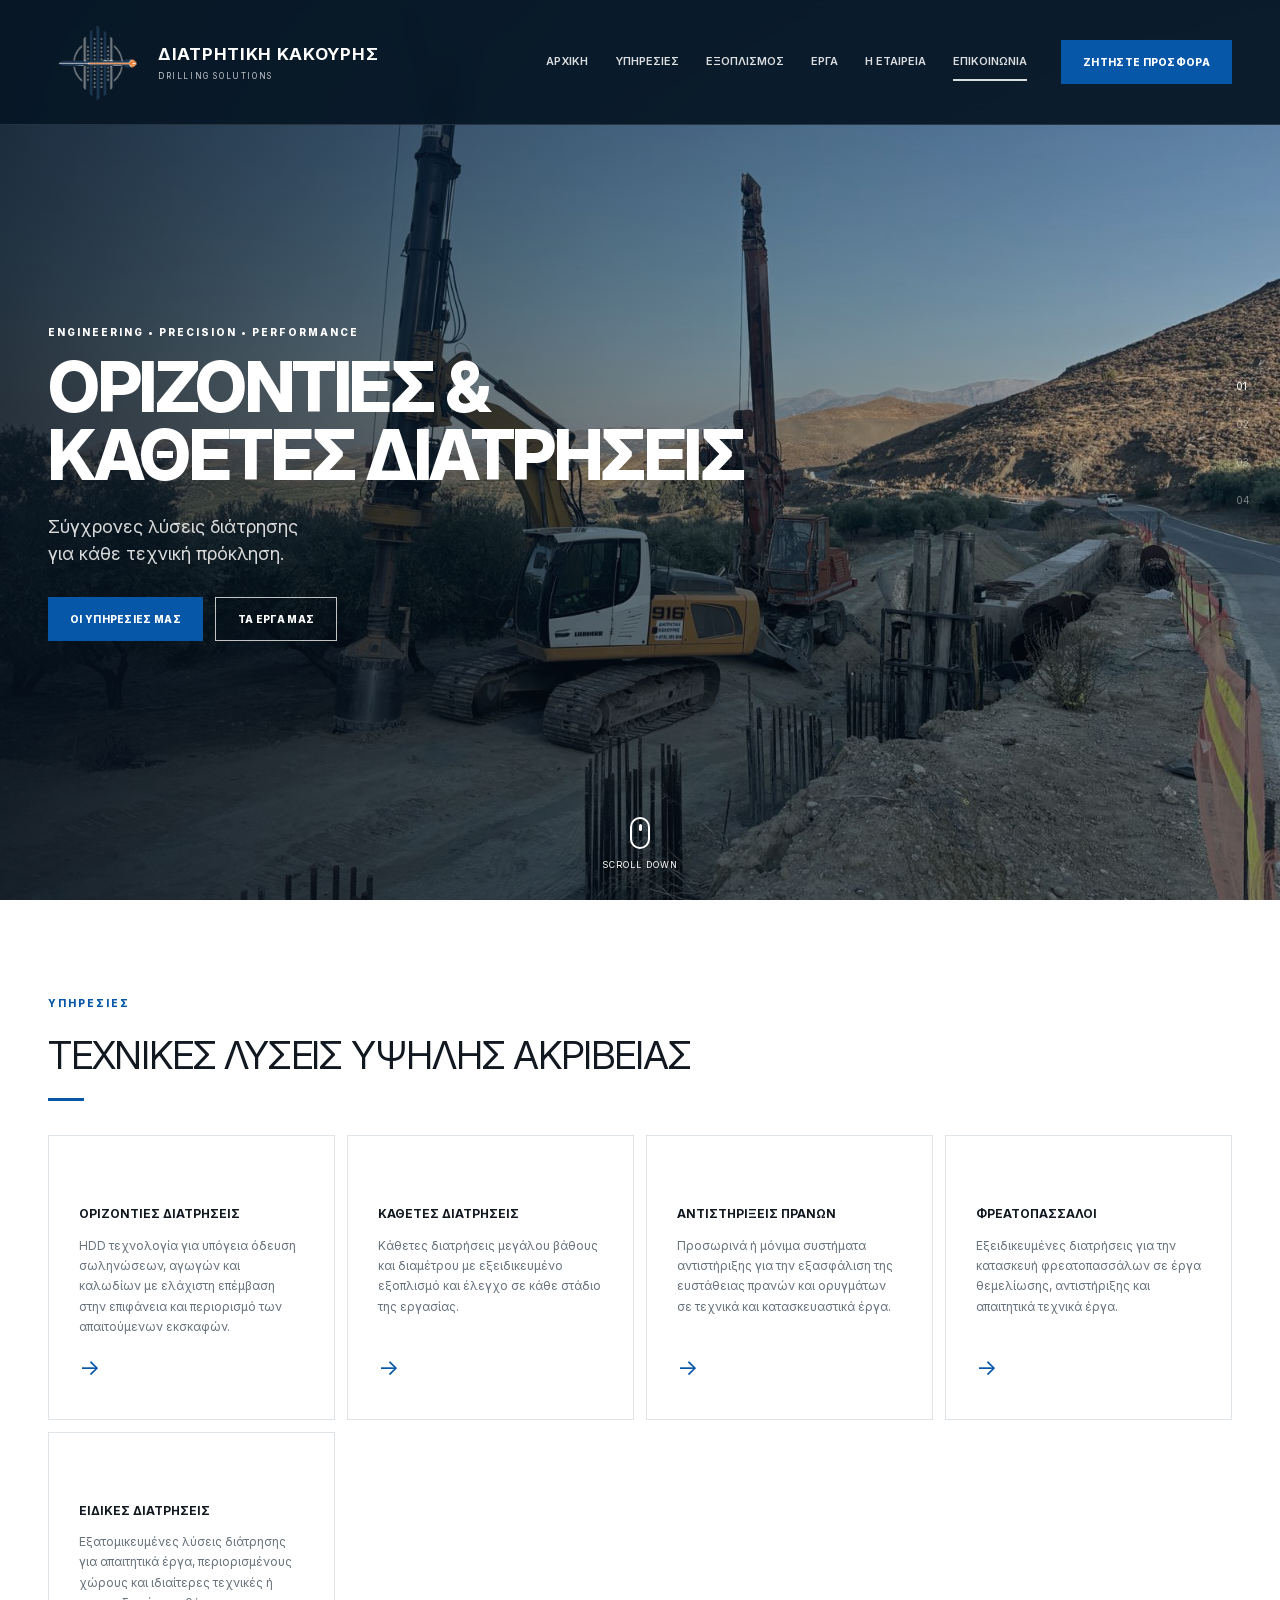
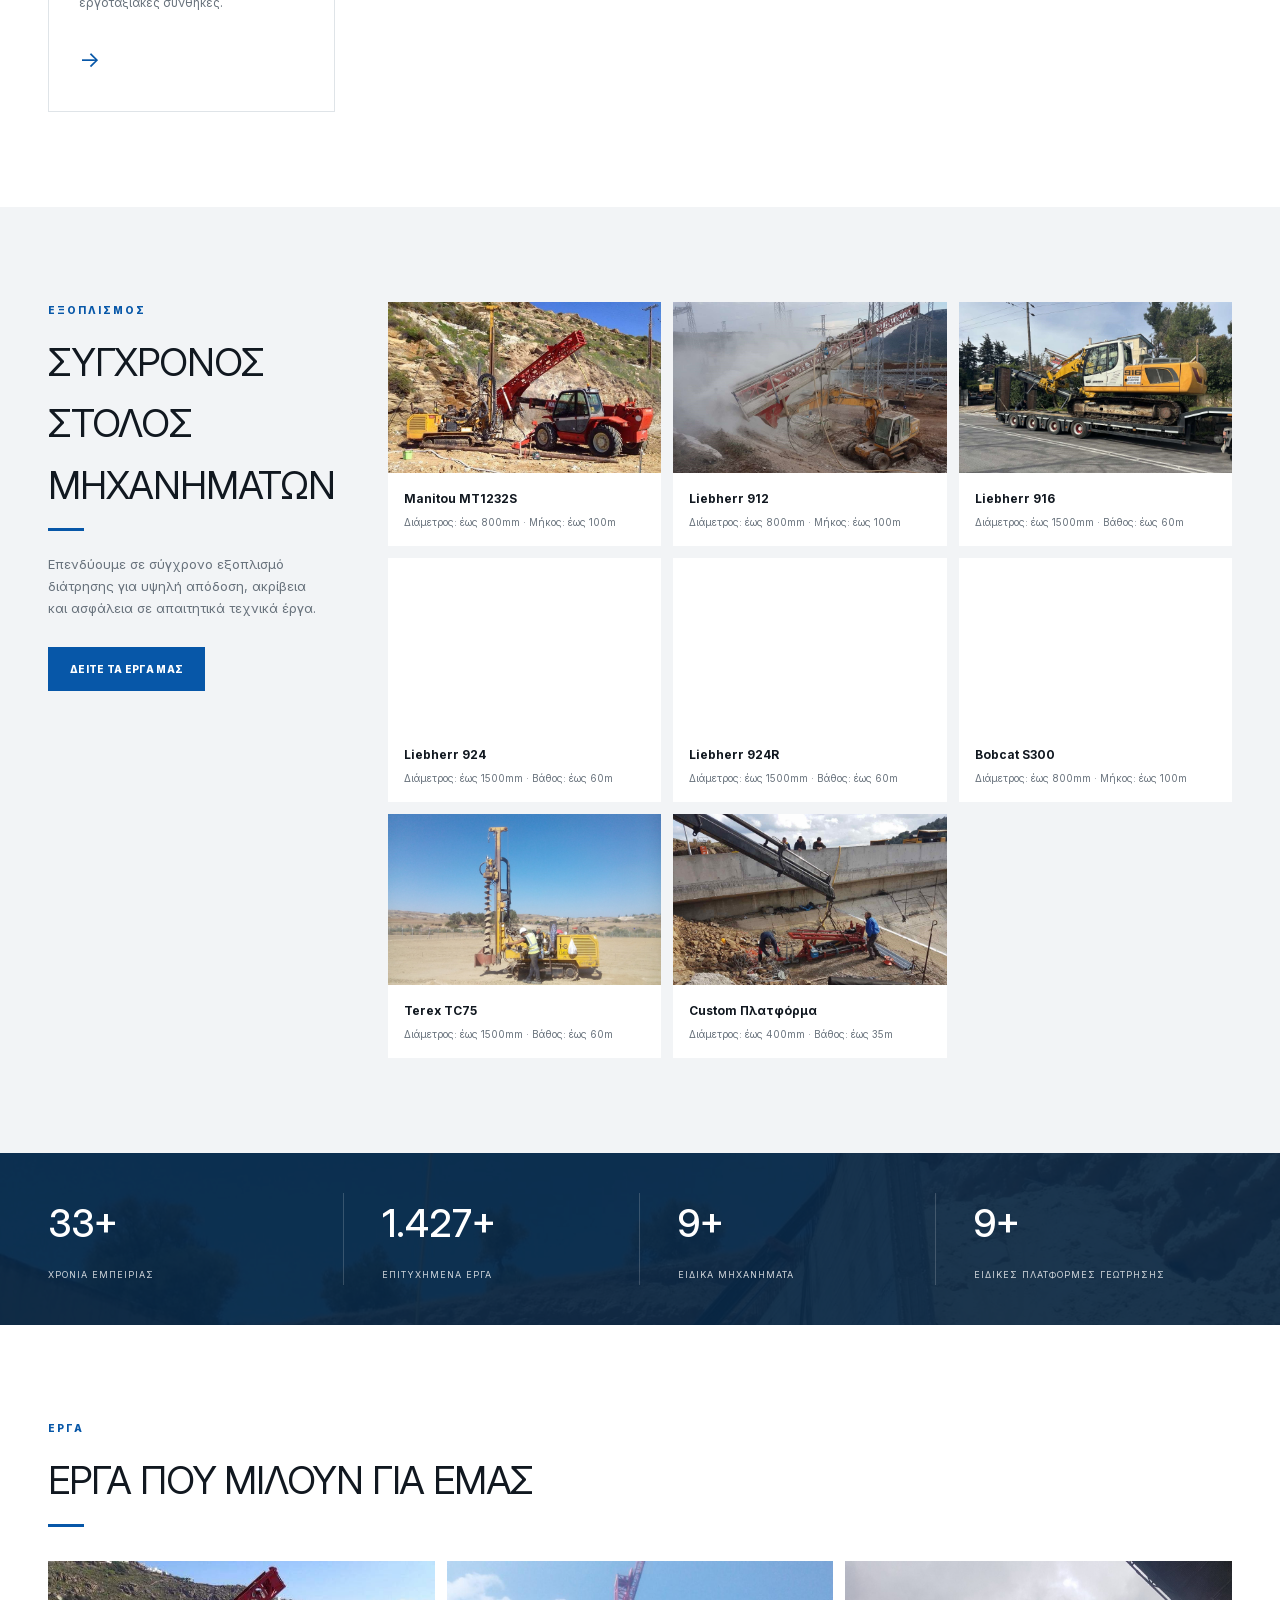
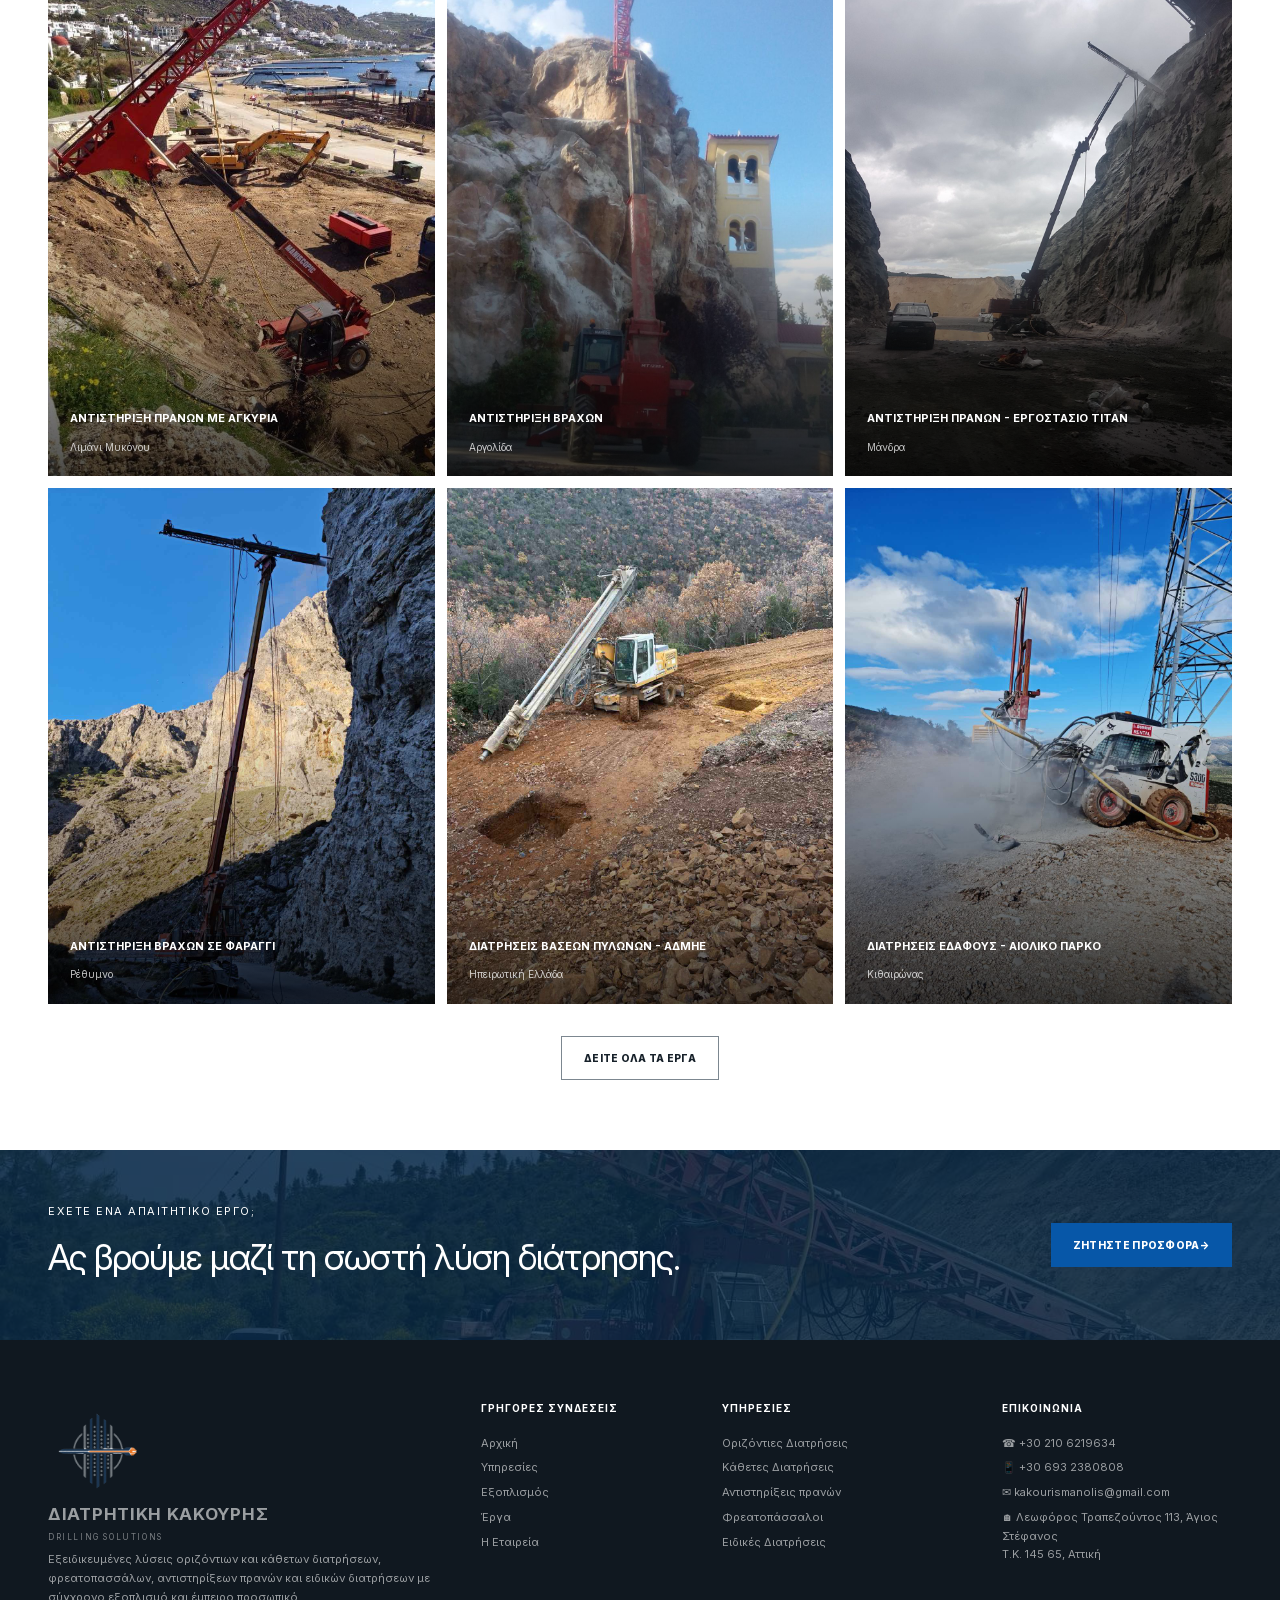
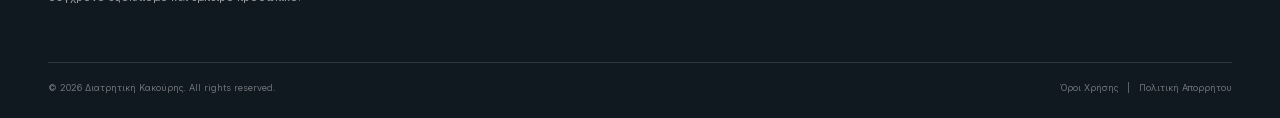
==== commit 19ed309e: "Add local Inter font" ====
--- a/index.html
+++ b/index.html
@@ -1030,4 +1030,4 @@
   </div>
 
 </body>
-</html>
+</html>
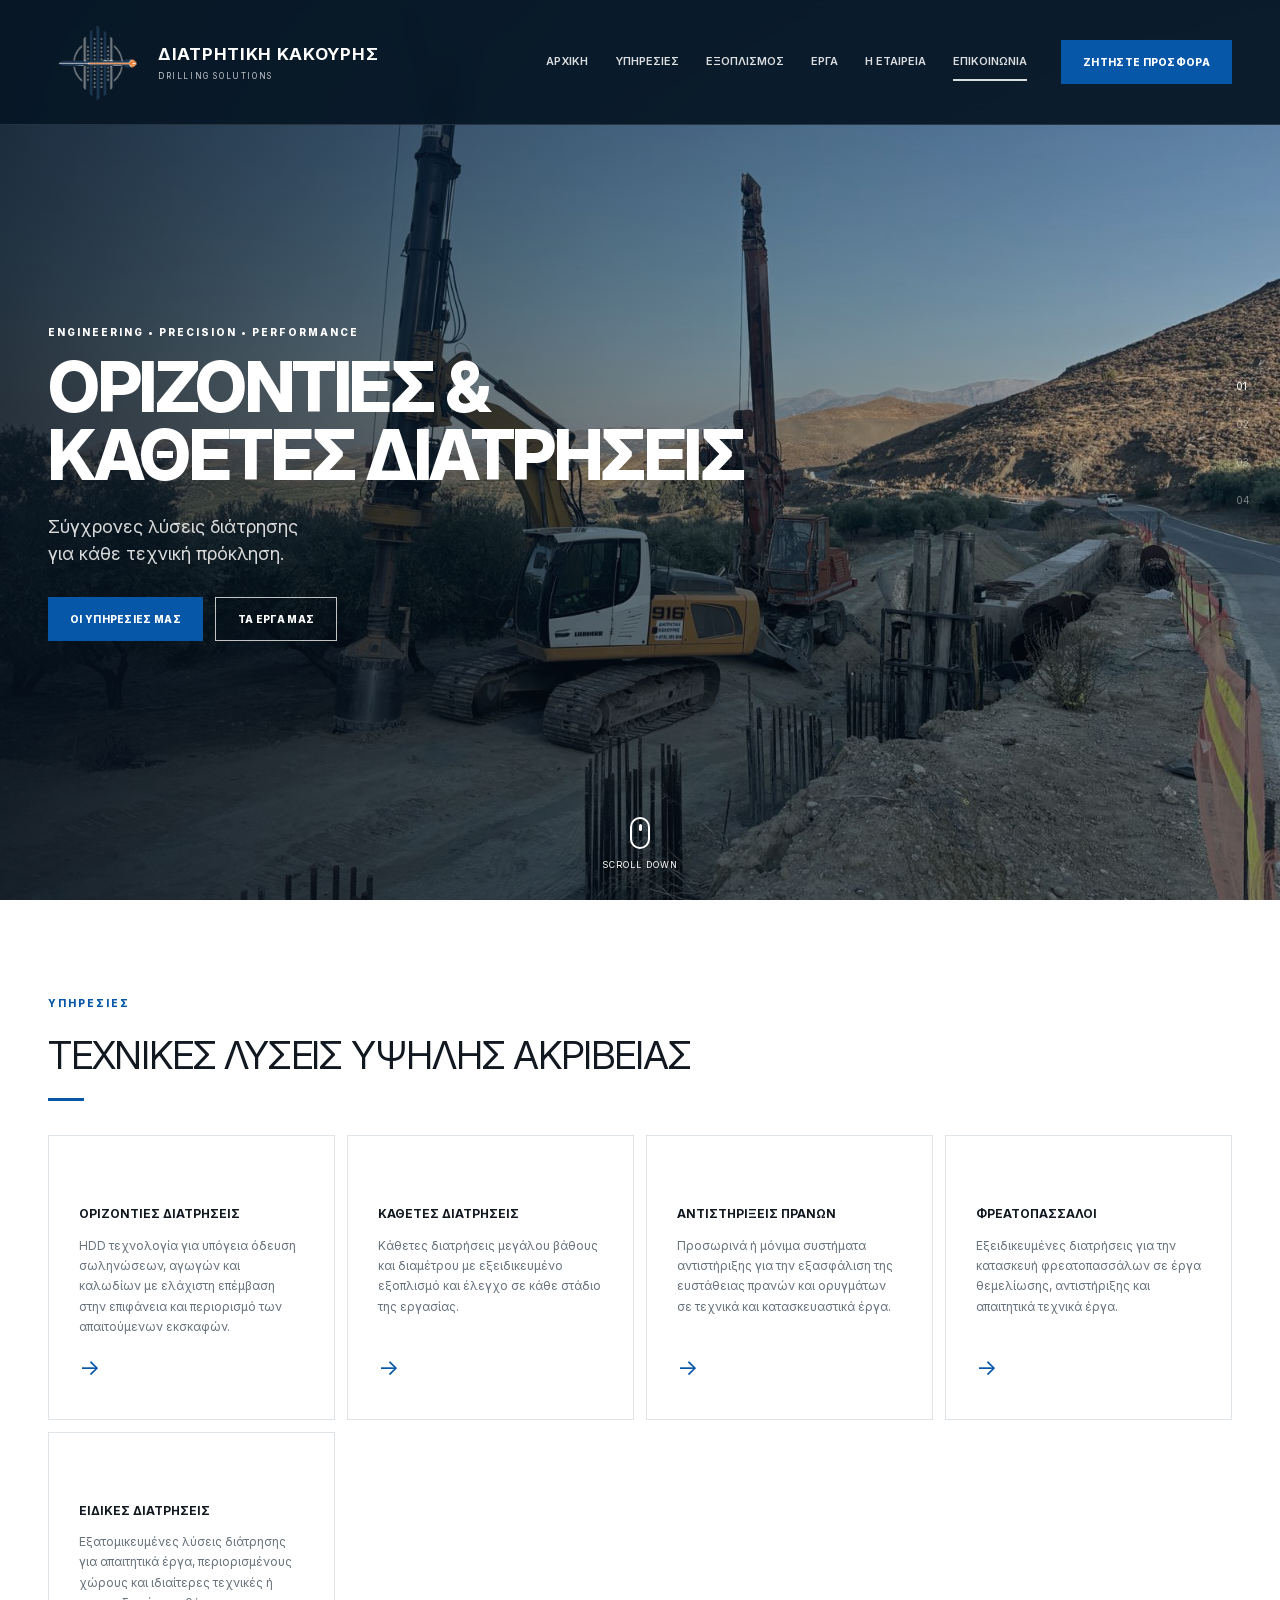
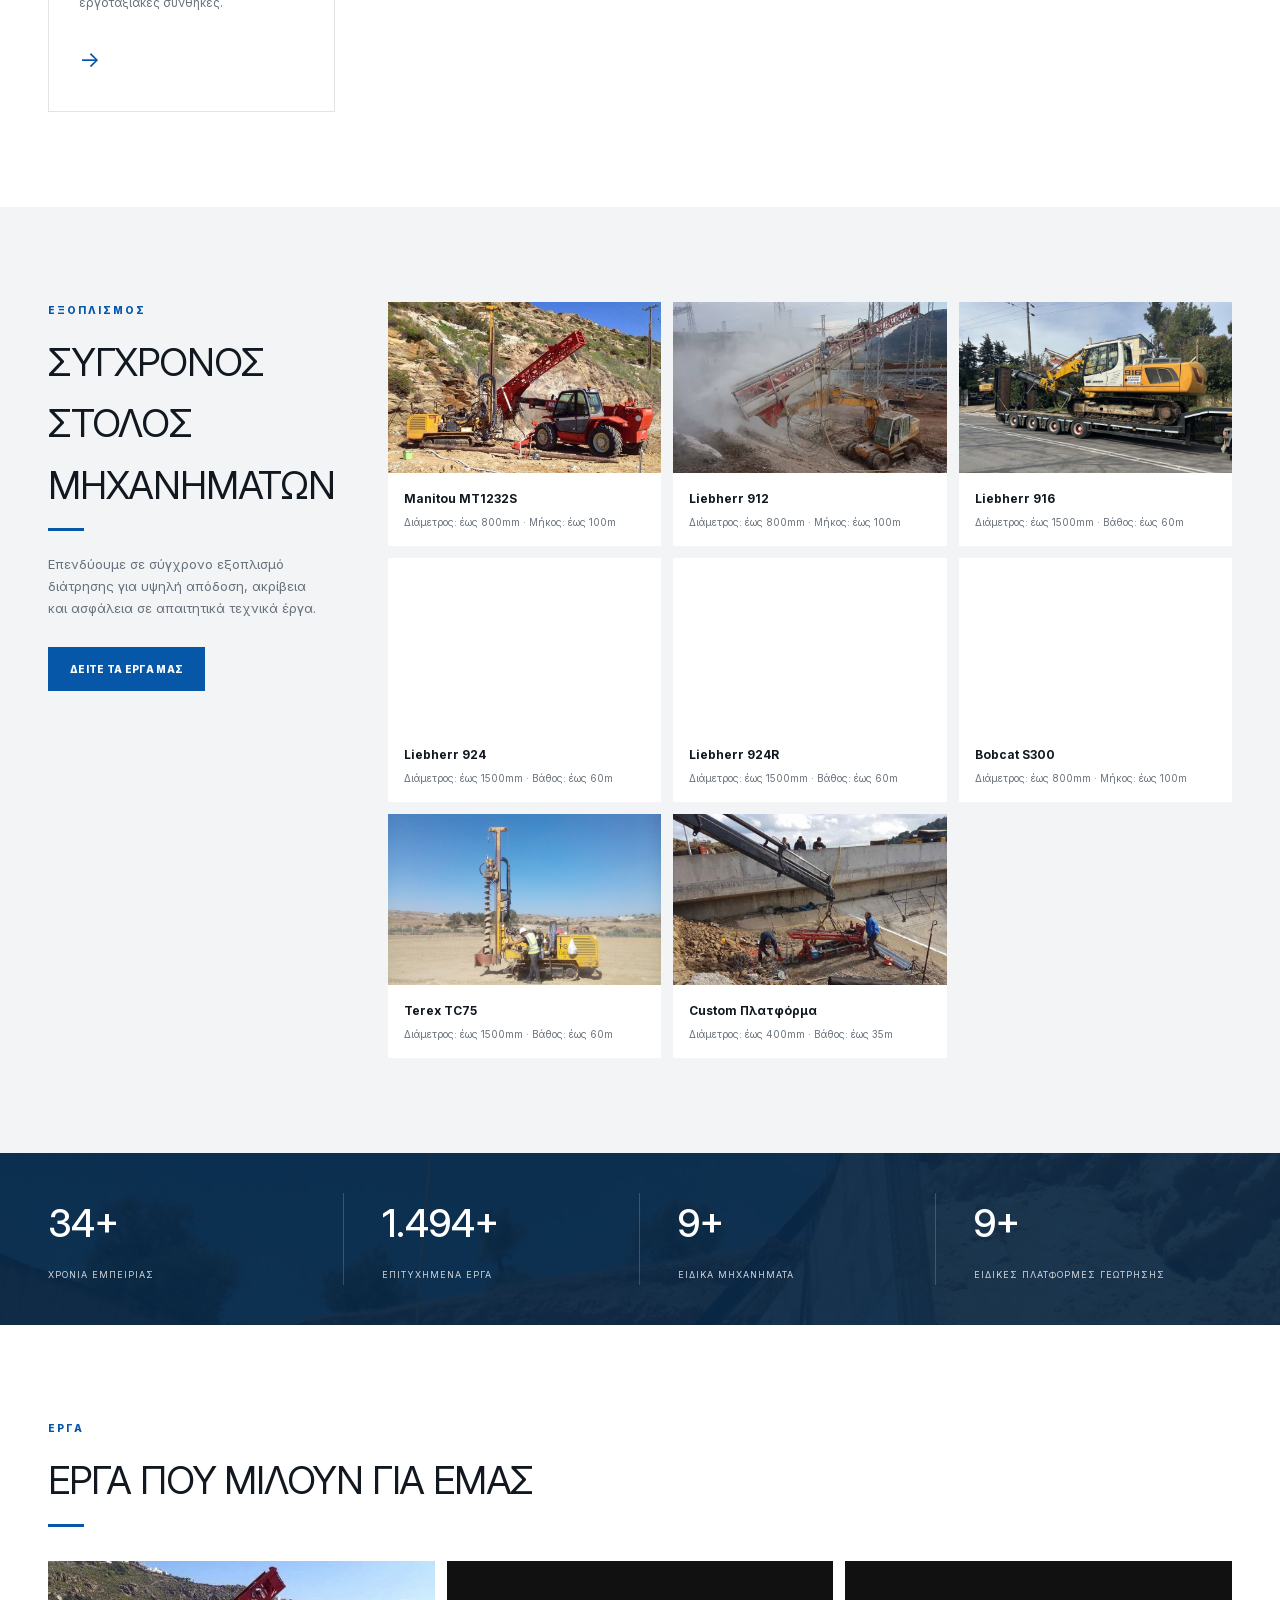
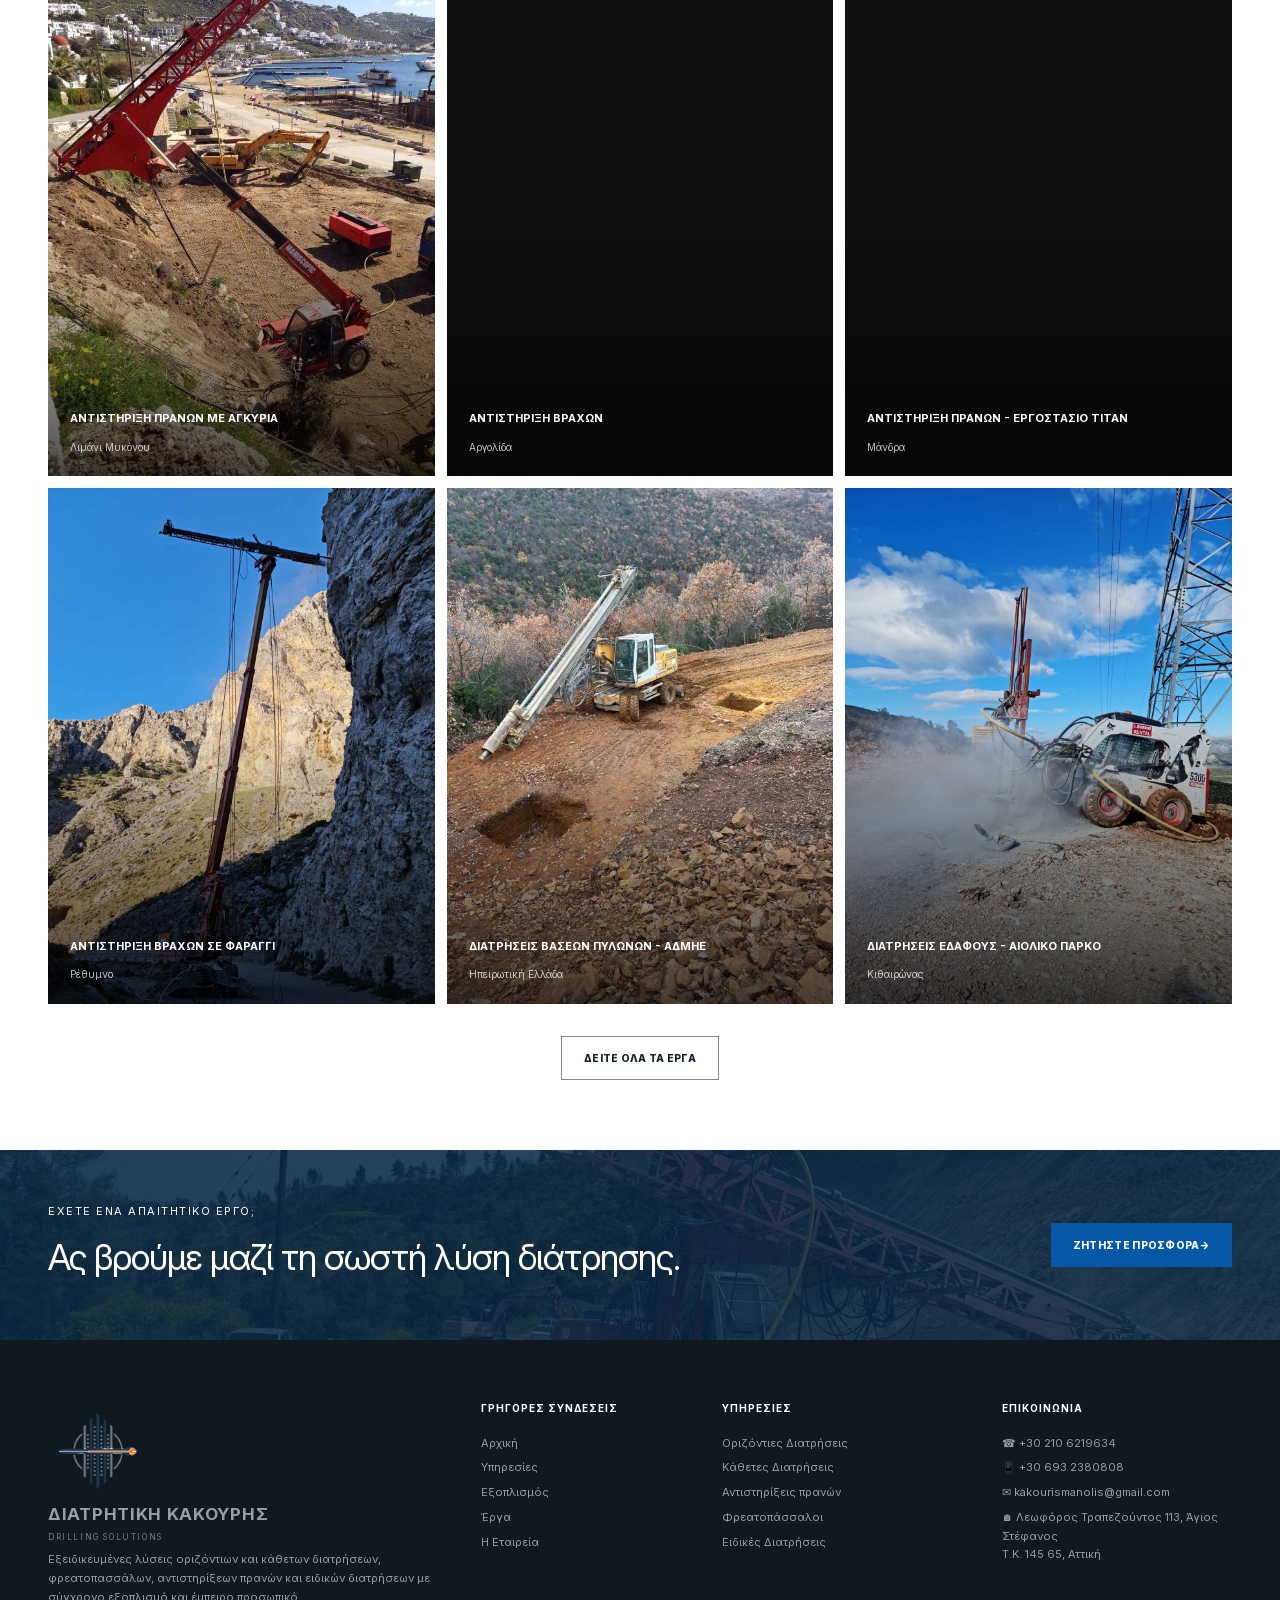
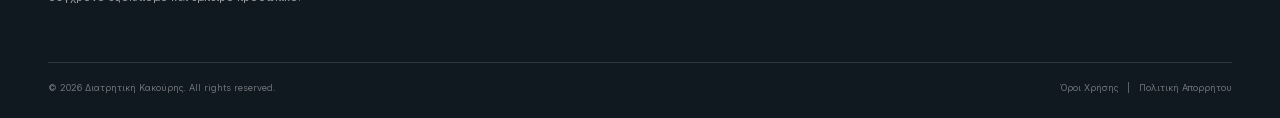
==== commit fcd23a6d: "Merge GitHub history and add local Inter font" ====
--- a/index.html
+++ b/index.html
@@ -1030,4 +1030,4 @@
   </div>
 
 </body>
-</html>+</html>
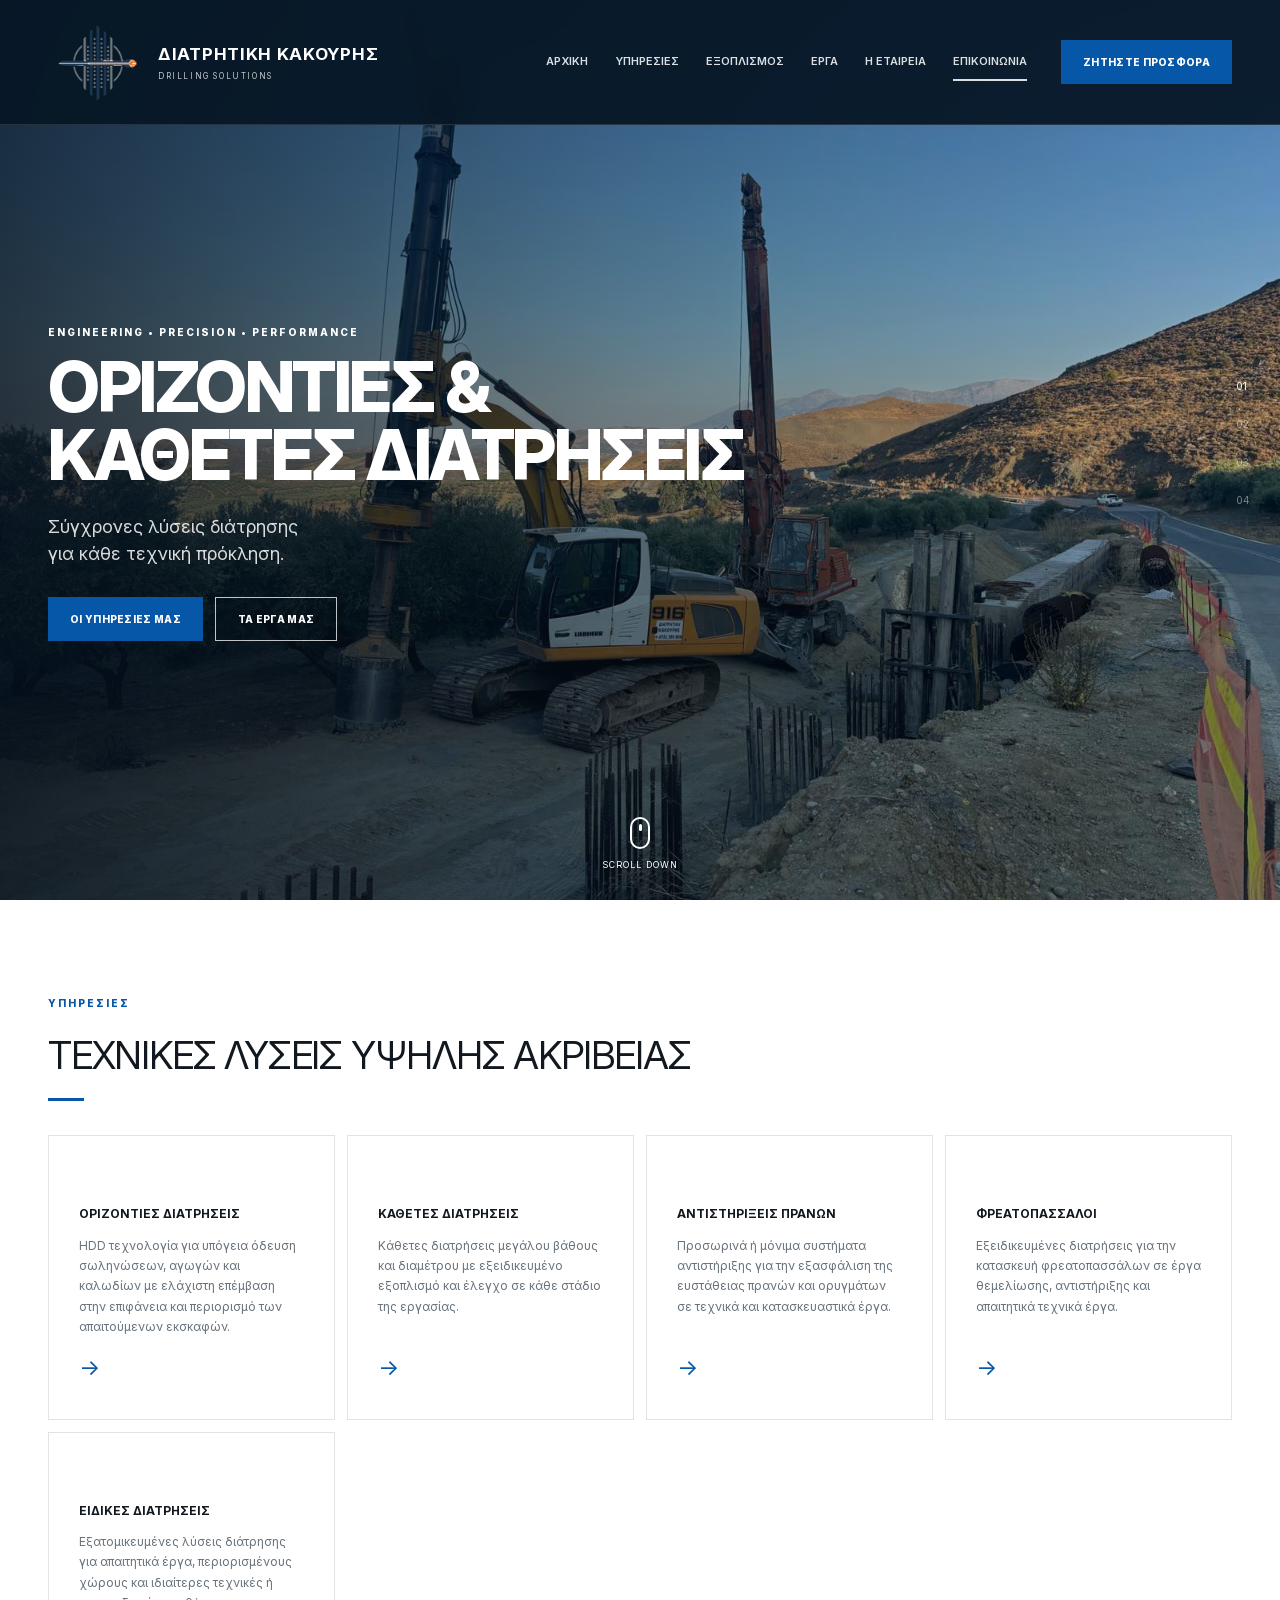
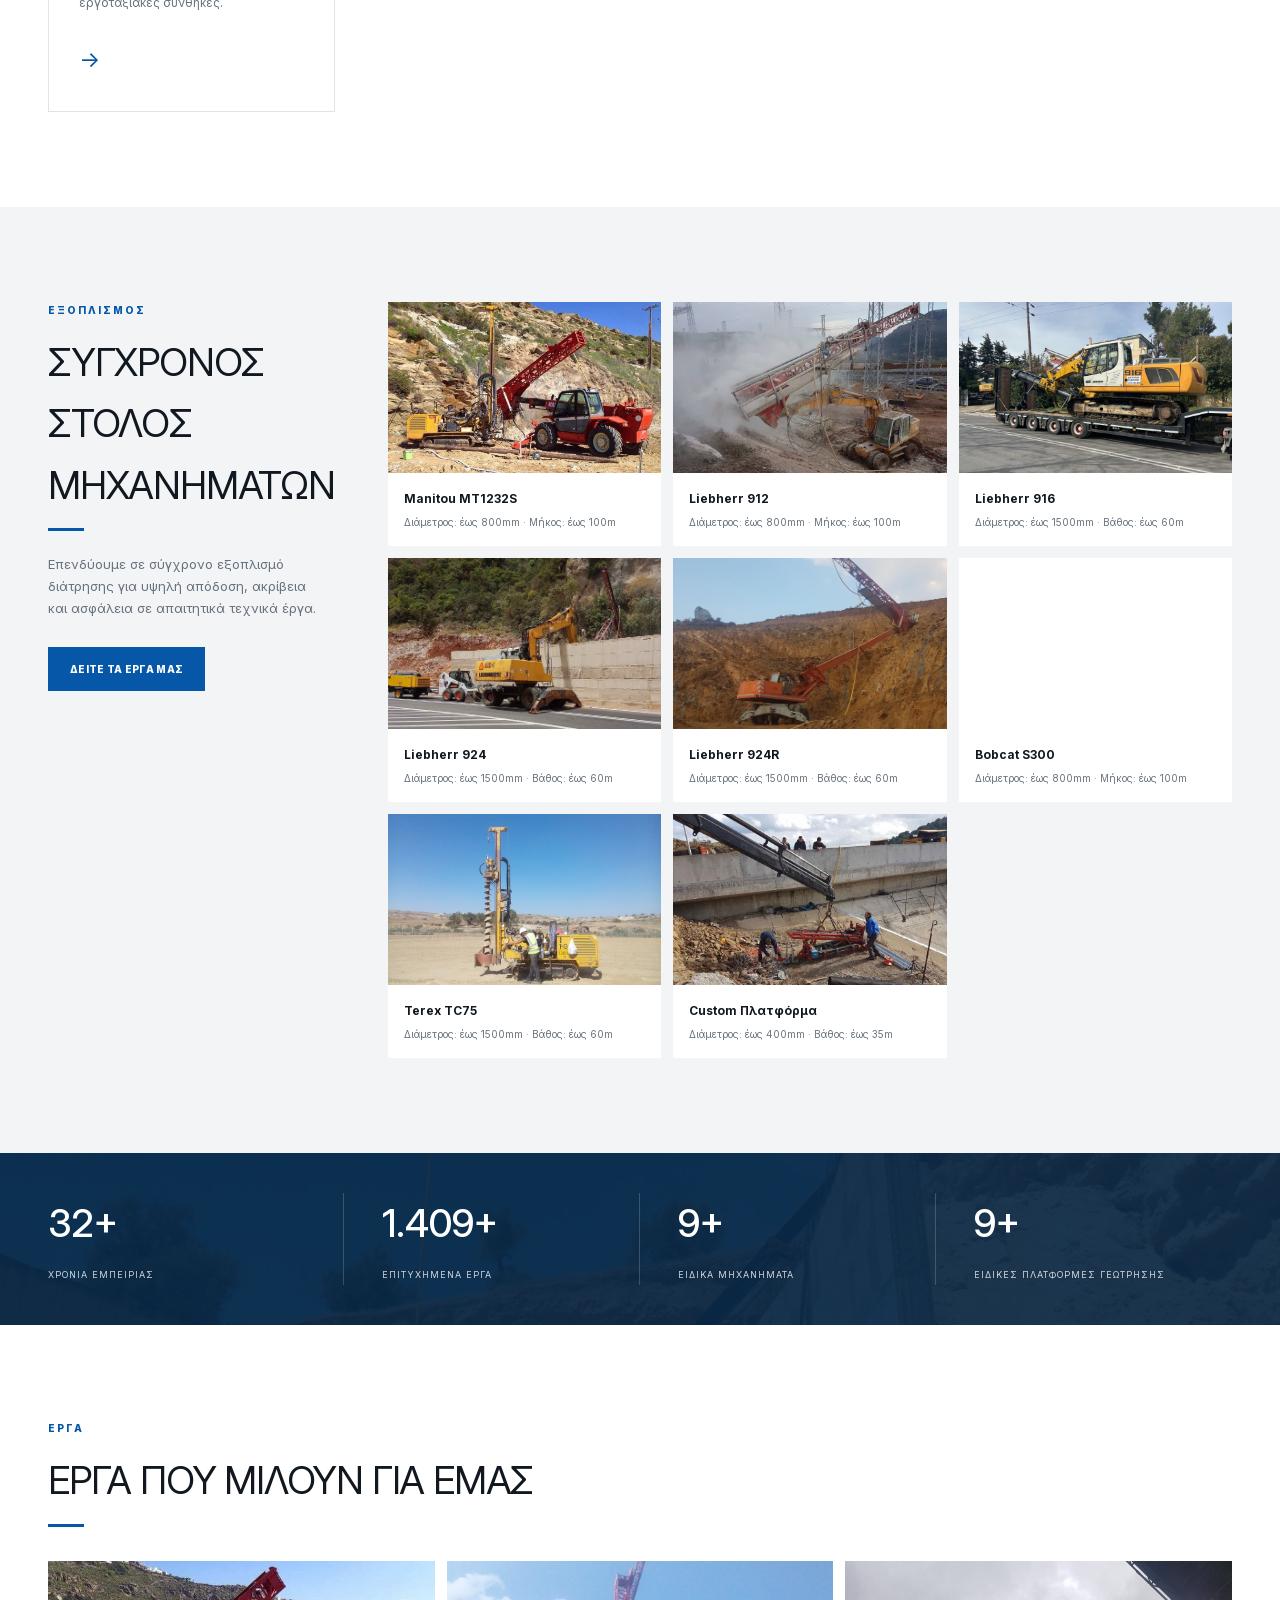
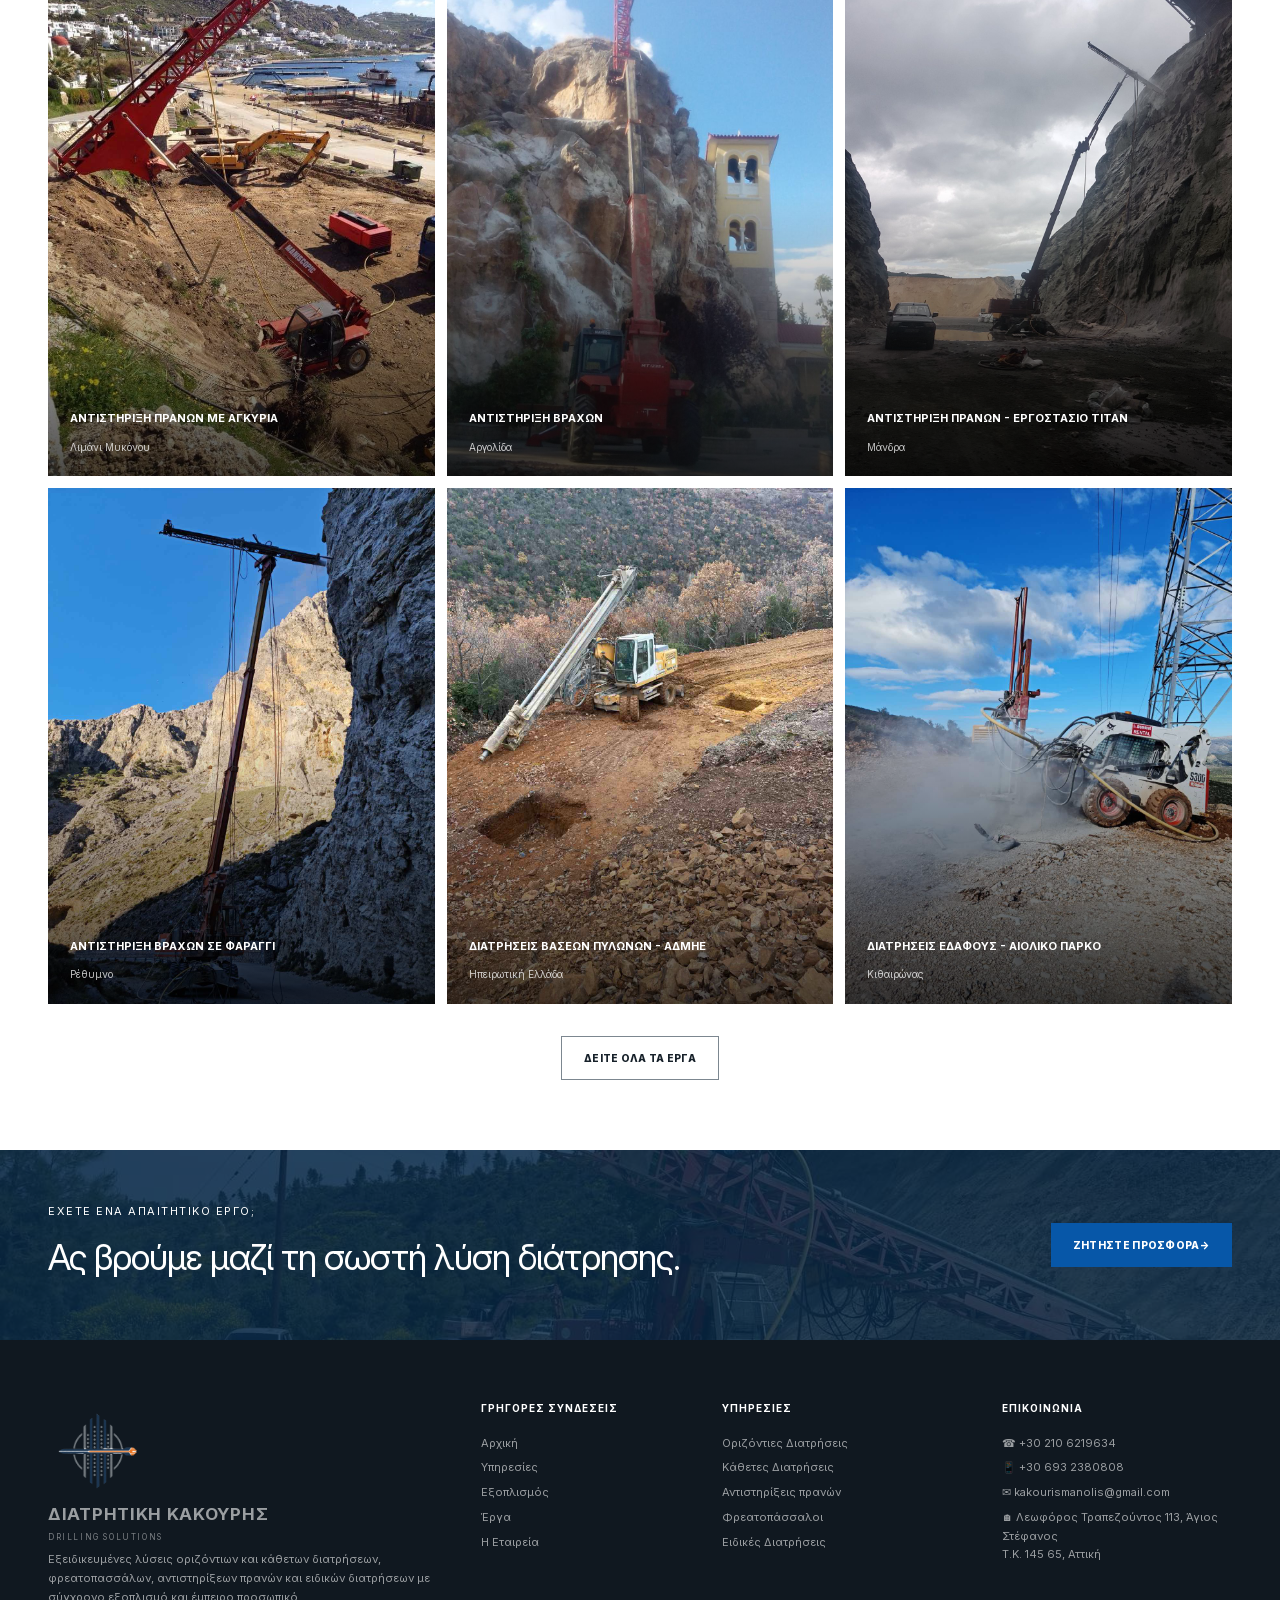
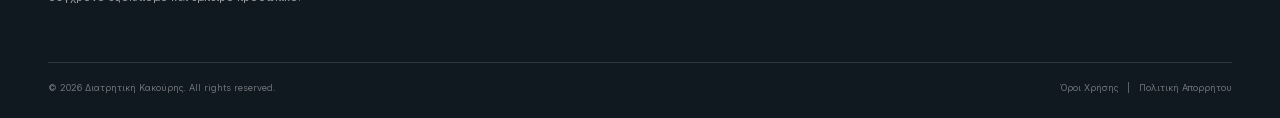
==== commit d526e6d3: "Replace hero video with optimized image" ====
--- a/index.html
+++ b/index.html
@@ -212,15 +212,15 @@
     <!-- HERO -->
     <section class="hero" aria-labelledby="hero-title">
 
-      <video
-        class="hero-video"
-        autoplay
-        muted
-        loop
-        playsinline
-        poster="assets/images/Liebherr-916-04.jpg"
-        aria-hidden="true"
-      >
+      <img
+		  class="hero-image"
+		  src="assets/images/Liebherr-916-04.jpg"
+		  alt="Διατρητική Κακούρης - οριζόντιες και κάθετες διατρήσεις"
+		  width="1920"
+		  height="1080"
+		  fetchpriority="high"
+		  decoding="async"
+		>
         <!--
         <source
           src="assets/video/hero-dummy.mp4"
--- a/style.css
+++ b/style.css
@@ -245,20 +245,20 @@
   align-items: center;
 }
 
-.hero-video,
-.hero-overlay {
+.hero-image {
   position: absolute;
   inset: 0;
   width: 100%;
   height: 100%;
   object-fit: cover;
-}
-
-.hero-video {
-  filter: saturate(0.7);
+  object-position: center;
+  z-index: 0;
 }
 
 .hero-overlay {
+  position: absolute;
+  inset: 0;
+  z-index: 1;
   background: linear-gradient(
     90deg,
     rgba(5, 16, 28, 0.82) 0%,
